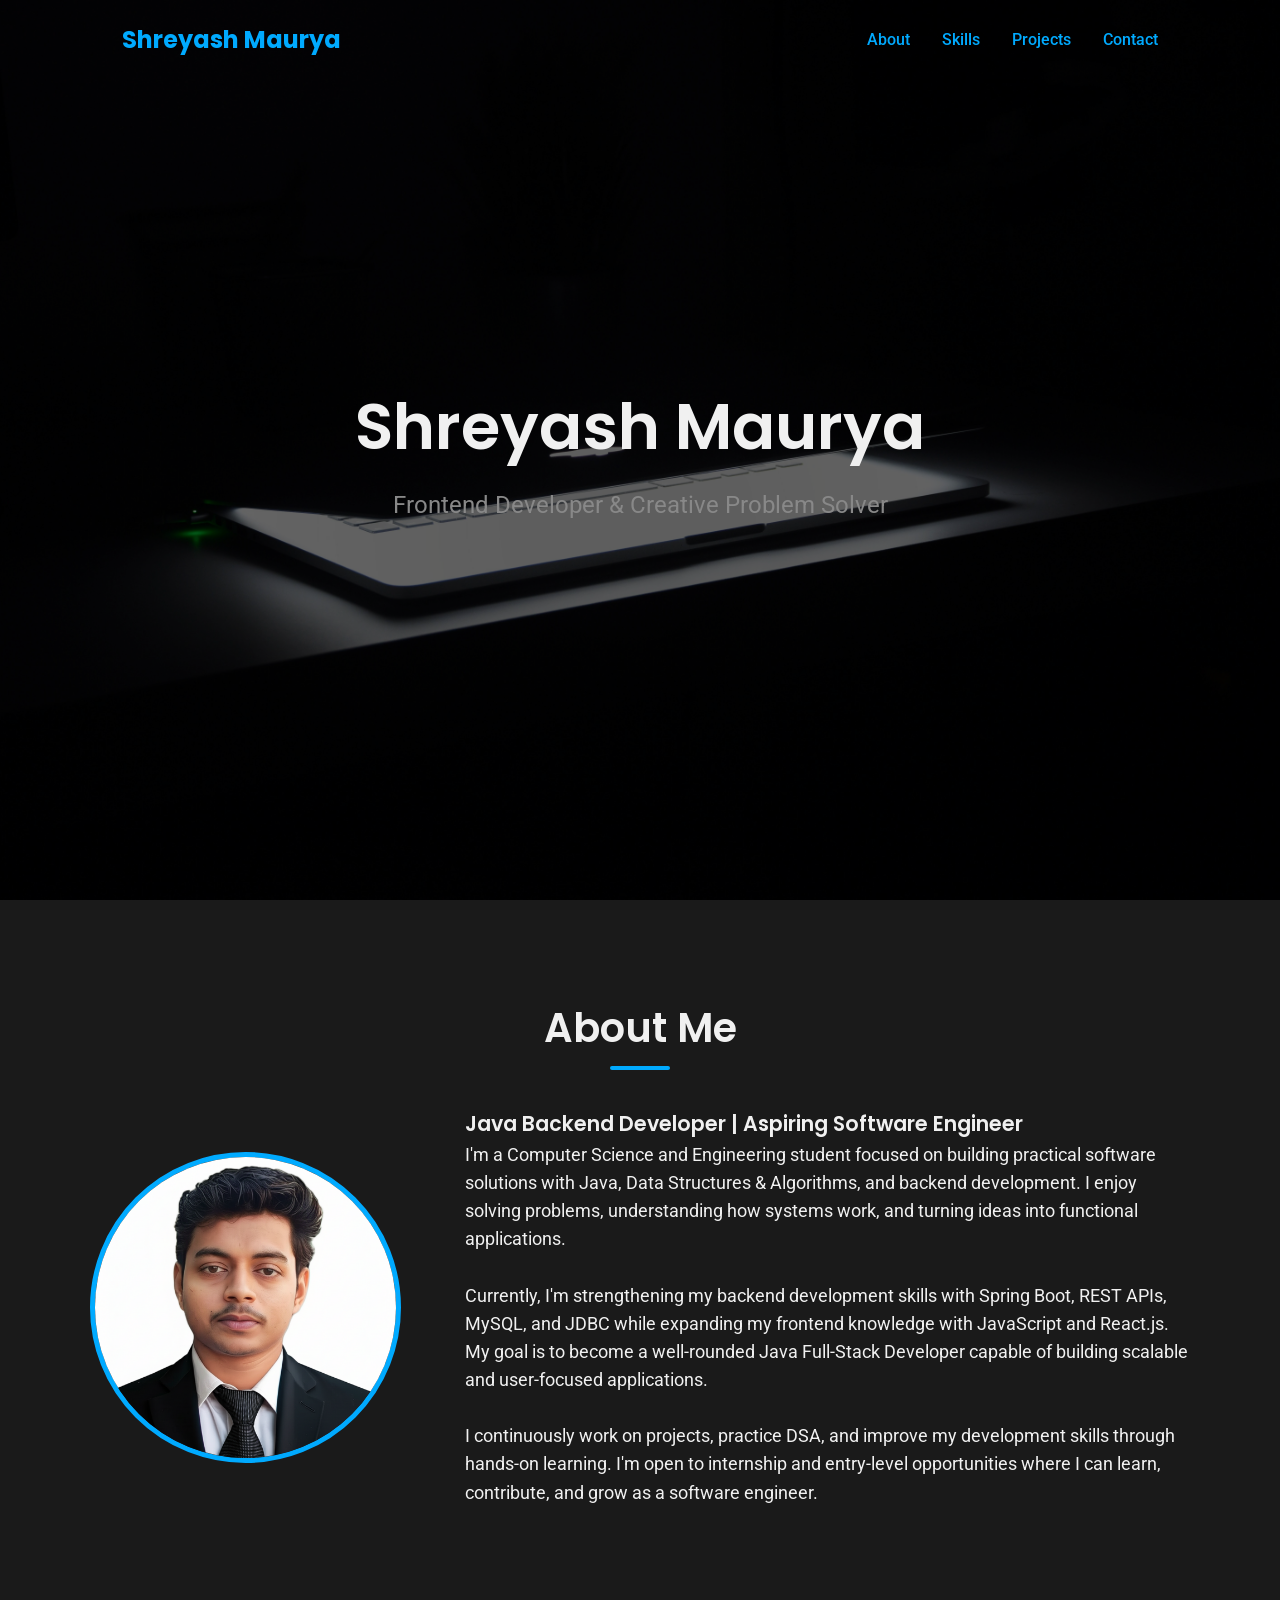
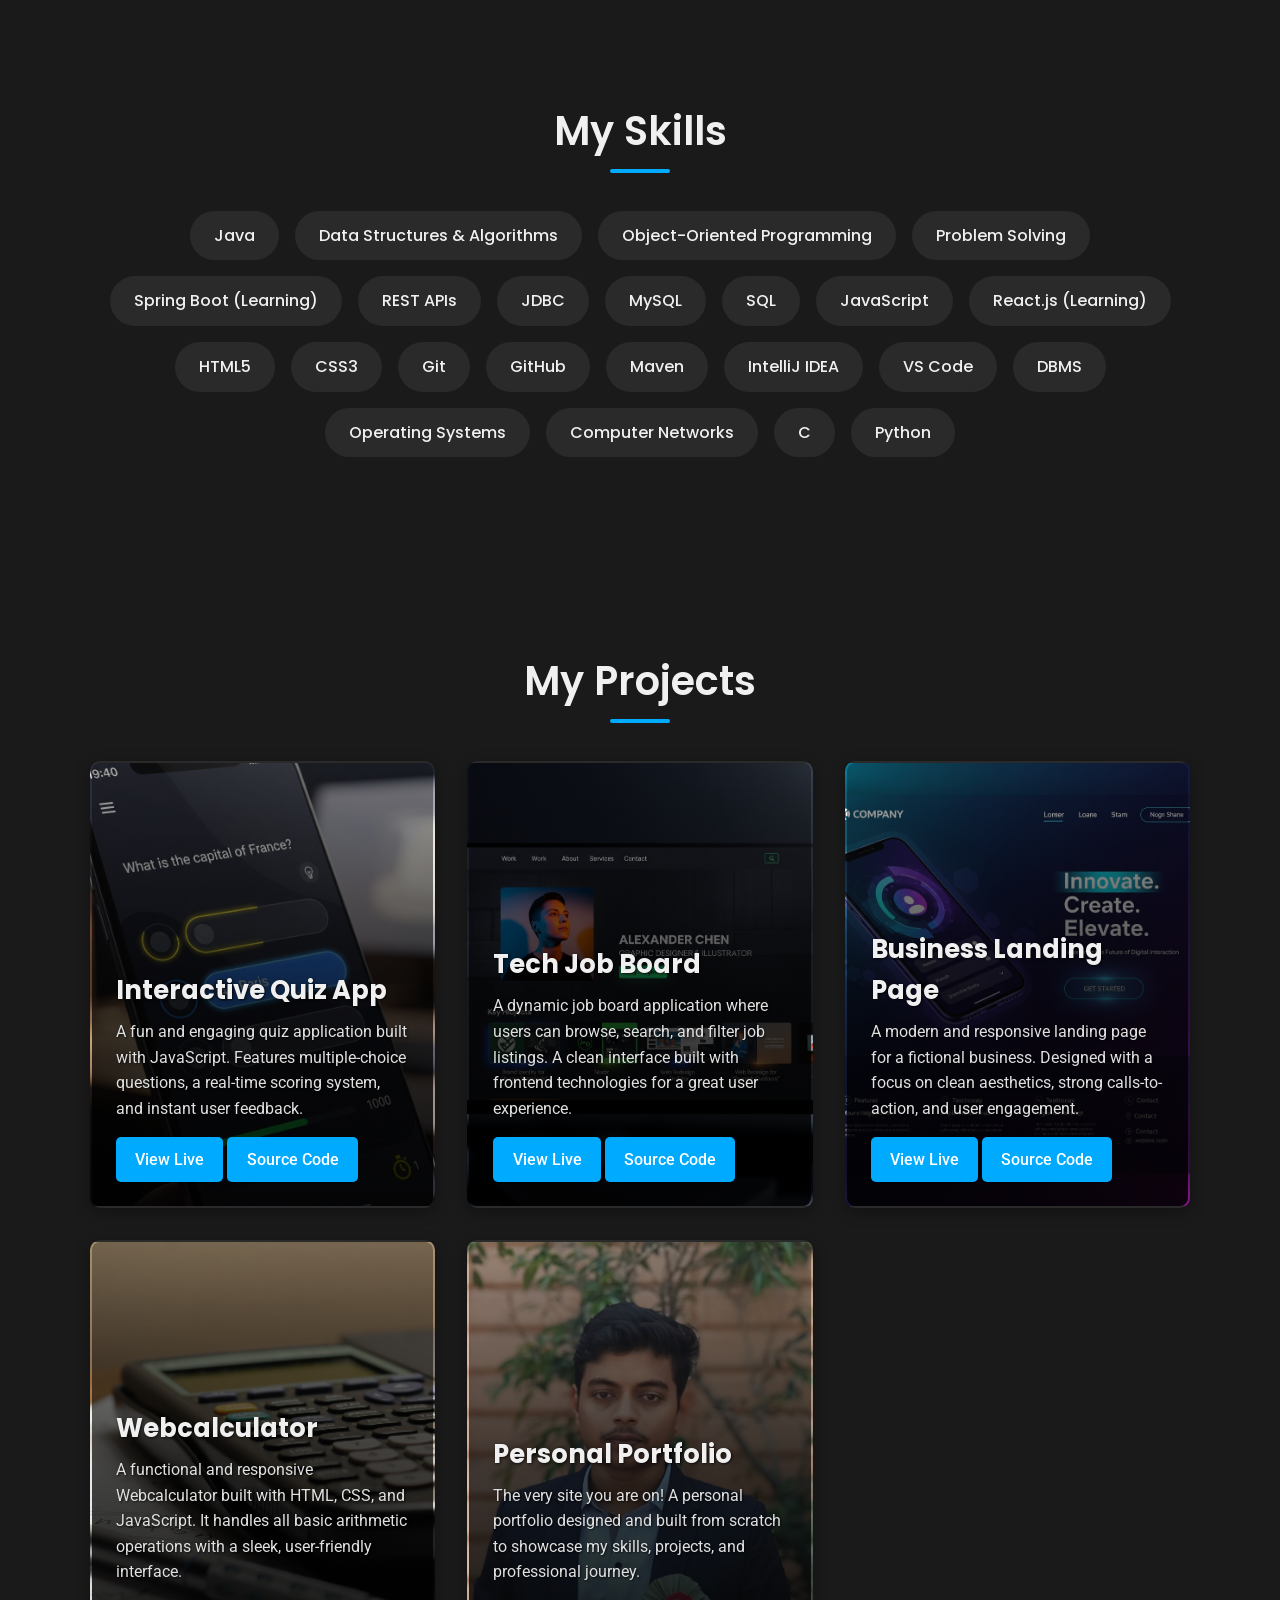
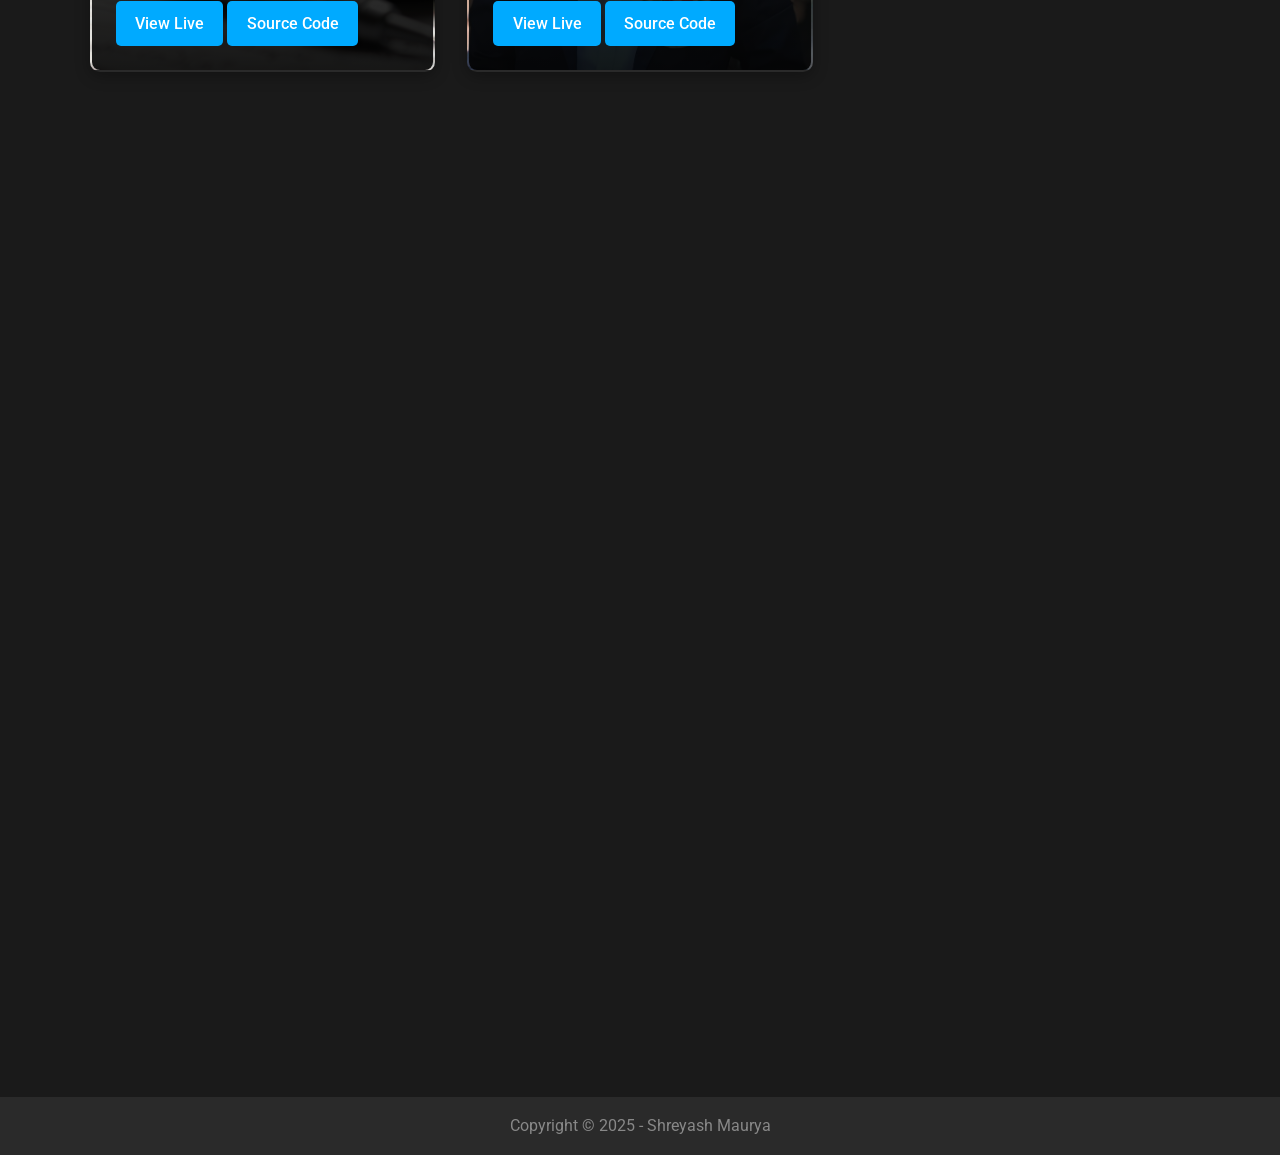
==== index.html @ 74b026ef "update file hiererchy" ====
<!DOCTYPE html>
<html lang="en">
<head>
    <meta charset="UTF-8">
    <meta name="viewport" content="width=device-width, initial-scale=1.0">
    <title>Shreyash Maurya | Full-Stack Developer</title>
    
    <link rel="preconnect" href="https://fonts.googleapis.com">
    <link rel="preconnect" href="https://fonts.gstatic.com" crossorigin>
    <link href="https://fonts.googleapis.com/css2?family=Poppins:wght@400;500;600;700&family=Roboto:wght@400;500&display=swap" rel="stylesheet">
    
    <link rel="stylesheet" href="https://cdnjs.cloudflare.com/ajax/libs/font-awesome/6.5.2/css/all.min.css" integrity="sha512-SnH5WK+bZxgPHs44uWIX+LLJAJ9/2PkPKZ5QiAj6Ta86w+fsb2TkcmfRyVX3pBnMFcV7oQPJkl9QevSCWr3W6A==" crossorigin="anonymous" referrerpolicy="no-referrer" />

    <link rel="stylesheet" href="style.css">
</head>
<body>

    <header id="header">
        <nav class="container">
            <a href="#" class="logo">Shreyash Maurya</a>
            <ul class="nav-links">
                <li><a href="#about">About</a></li>
                <li><a href="#skills">Skills</a></li>
                <li><a href="#projects">Projects</a></li>
                <li><a href="#contact">Contact</a></li>
            </ul>
        </nav>
    </header>

    <main>
        <section id="hero">
    <div class="container">
        <h1>Shreyash Maurya</h1>
        <p class="tagline">Frontend Developer & Creative Problem Solver</p>
    </div>
</section>

        <section id="about" class="container section">
            <h2 class="section-title">About Me</h2>
            <div class="about-content">
                <div class="about-image">
                    <img src="assets/images/shreyash.jpg" alt="Your Name Portrait">
                </div>
                <div class="about-text">

                    <h3>Java Backend Developer | Aspiring Software Engineer</h3>

                    <p>
                        I'm a Computer Science and Engineering student focused on building
                        practical software solutions with Java, Data Structures & Algorithms,
                        and backend development. I enjoy solving problems, understanding how
                        systems work, and turning ideas into functional applications.
                    </p> <br>

                    <p>
                        Currently, I'm strengthening my backend development skills with
                        Spring Boot, REST APIs, MySQL, and JDBC while expanding my frontend
                        knowledge with JavaScript and React.js. My goal is to become a
                        well-rounded Java Full-Stack Developer capable of building scalable
                        and user-focused applications.
                    </p><br>

                    <p>
                        I continuously work on projects, practice DSA, and improve my
                        development skills through hands-on learning. I'm open to
                        internship and entry-level opportunities where I can learn,
                        contribute, and grow as a software engineer.
                    </p>
</div>
            </div>
        </section>

        <section id="skills" class="container section">
            <h2 class="section-title">My Skills</h2>
            <div class="skills-grid">
                <!-- Core -->
                <div class="skill-item">Java</div>
                <div class="skill-item">Data Structures & Algorithms</div>
                <div class="skill-item">Object-Oriented Programming</div>
                <div class="skill-item">Problem Solving</div>

                <!-- Backend -->
                <div class="skill-item">Spring Boot (Learning)</div>
                <div class="skill-item">REST APIs</div>
                <div class="skill-item">JDBC</div>
                <div class="skill-item">MySQL</div>
                <div class="skill-item">SQL</div>

                <!-- Frontend -->
                <div class="skill-item">JavaScript</div>
                <div class="skill-item">React.js (Learning)</div>
                <div class="skill-item">HTML5</div>
                <div class="skill-item">CSS3</div>

                <!-- Tools -->
                <div class="skill-item">Git</div>
                <div class="skill-item">GitHub</div>
                <div class="skill-item">Maven</div>
                <div class="skill-item">IntelliJ IDEA</div>
                <div class="skill-item">VS Code</div>

                <!-- CS Fundamentals -->
                <div class="skill-item">DBMS</div>
                <div class="skill-item">Operating Systems</div>
                <div class="skill-item">Computer Networks</div>

                <!-- Other Languages -->
                <div class="skill-item">C</div>
                <div class="skill-item">Python</div>
            </div>
                    </section>

        <!-- Projects Section -->
        <section id="projects" class="container section">
            <h2 class="section-title">My Projects</h2>
            <div class="projects-grid">

                <!-- Project Card 1: Quiz App -->
                <div class="project-card project-quiz">
                    <!-- <img src="quiz.png" alt="Quiz App Project"> -->
                    <h3>Interactive Quiz App</h3>
                    <p>A fun and engaging quiz application built with JavaScript. Features multiple-choice questions, a real-time scoring system, and instant user feedback.</p>
                    <div class="project-links">
                        <a href="https://github.com/mauryashreyash/Quiz-app.git" target="_blank" class="btn">View Live</a>
                        <a href="https://github.com/mauryashreyash/Quiz-app.git" target="_blank" class="btn">Source Code</a>
                    </div>
                </div>

                <!-- Project Card 2: Job Board -->
                <div class="project-card project-jobboard">
                    <!-- <img src="jobboard.png" alt="Job Board Project"> -->
                    <h3>Tech Job Board</h3>
                    <p>A dynamic job board application where users can browse, search, and filter job listings. A clean interface built with frontend technologies for a great user experience.</p>
                    <div class="project-links">
                        <a href="#" target="_blank" class="btn">View Live</a>
                        <a href="#" target="_blank" class="btn">Source Code</a>
                    </div>
                </div>

                <!-- Project Card 3: Landing Page -->
                <div class="project-card project-landingpage">
                    <!-- <img src="Gemini_Generated_Image_1.png" alt="Landing Page Project"> -->
                    <h3>Business Landing Page</h3>
                    <p>A modern and responsive landing page for a fictional business. Designed with a focus on clean aesthetics, strong calls-to-action, and user engagement.</p>
                    <div class="project-links">
                        <a href="https://mauryashreyash.github.io/landing-page-website/" target="_blank" class="btn">View Live</a>
                        <a href="https://github.com/mauryashreyash/landing-page-website.git" target="_blank" class="btn">Source Code</a>
                    </div>
                </div>

                <!-- Project Card 4: Web calculator -->
                <div class="project-card project-webcalculator">
                    <!-- <img src="assets/images/calculator.jpg.jpg" alt="assets/images/calculator.jpg Project"> -->
                    <h3>Webcalculator</h3>
                    <p>A functional and responsive Webcalculator built with HTML, CSS, and JavaScript. It handles all basic arithmetic operations with a sleek, user-friendly interface.</p>
                    <div class="project-links">
                        <a href="https://mauryashreyash.github.io/web-calculator/" target="_blank" target="_blank" class="btn">View Live</a>
                        <a href="https://github.com/mauryashreyash/web-calculator.git" target="_blank" class="btn">Source Code</a>
                    </div>
                </div>

                <!-- Project Card 5: Portfolio -->
                <div class="project-card project-portfolio">
                    <!-- <img src="portfolio.jpg" alt="Portfolio Project"> -->
                    <h3>Personal Portfolio</h3>
                    <p>The very site you are on! A personal portfolio designed and built from scratch to showcase my skills, projects, and professional journey.</p>
                    <div class="project-links">
                        <a href="https://mauryashreyash.github.io/personal-portfolio/" target="_blank" class="btn">View Live</a>
                        <a href="https://github.com/mauryashreyash/personal-portfolio.git" target="_blank" class="btn">Source Code</a>
                    </div>
                </div>

            </div>
        </section>

        <section id="resume" class="container section">
    <h2 class="section-title">My Resume</h2>
    <p>Explore my skills, experience, projects, and professional journey.</p>

    <div class="resume-buttons">
        <a href="assets/resume/shreyash_resume_updated.pdf"
           class="btn btn-primary"
           target="_blank"
           rel="noopener noreferrer">
            <i class="fas fa-eye"></i> View Resume
        </a>

        <a href="assets/resume/shreyash_resume_updated.pdf"
           class="btn btn-secondary"
           download>
            <i class="fas fa-download"></i> Download Resume
        </a>
    </div>
</section>

        <section id="contact" class="container section">
            <h2 class="section-title">Get In Touch</h2>
            <p class="contact-email">shreyashmauryaspdf@gmail.com</p>
            <div class="social-links">
                <a href="https://linkedin.com/in/mauryashreyash" target="_blank"><i class="fab fa-linkedin"></i></a>
                <a href="https://github.com/mauryashreyash" target="_blank"><i class="fab fa-github"></i></a>
            </div>
        </section>

    </main>

    <footer>
        <p>Copyright © 2025 - Shreyash Maurya</p>
    </footer>

    <script>
        // --- Header scroll effect ---
        const header = document.getElementById('header');
        window.addEventListener('scroll', () => {
            if (window.scrollY > 50) {
                header.classList.add('scrolled');
            } else {
                header.classList.remove('scrolled');
            }
        });

        // --- Section fade-in on scroll effect ---
        const sections = document.querySelectorAll('.section');
        const observer = new IntersectionObserver(entries => {
            entries.forEach(entry => {
                if (entry.isIntersecting) {
                    entry.target.classList.add('visible');
                }
            });
        }, {
            threshold: 0.1
        });

        sections.forEach(section => {
            observer.observe(section);
        });
    </script>
</body>

</html>
---- style.css ----
/* --- Google Fonts Import --- */
@import url('https://fonts.googleapis.com/css2?family=Poppins:wght@400;500;600;700&family=Roboto:wght@400;500&display=swap');

/* --- CSS Variables --- */
:root {
    --bg-color: #1a1a1a;
    --text-color: #f0f0f0;
    --accent-color: #00aaff;
    --secondary-bg-color: #2a2a2a;
    --muted-text-color: #888;
    --font-heading: 'Poppins', sans-serif;
    --font-body: 'Roboto', sans-serif;
}

/* --- Global Styles & Resets --- */
* {
    margin: 0;
    padding: 0;
    box-sizing: border-box;
}

html {
    scroll-behavior: smooth;
}

body {
    font-family: var(--font-body);
    background-color: var(--bg-color);
    color: var(--text-color);
    line-height: 1.6;
}

.container {
    max-width: 1100px;
    margin: 0 auto;
    padding: 0 2rem;
}

a {
    color: var(--accent-color);
    text-decoration: none;
    transition: color 0.3s ease;
}

a:hover {
    color: #fff;
}

ul {
    list-style: none;
}

img {
    max-width: 100%;
    display: block;
}

h1, h2, h3 {
    font-family: var(--font-heading);
    font-weight: 600;
}

.section {
    padding: 6rem 0;
    opacity: 0;
    transform: translateY(20px);
    transition: opacity 0.6s ease-out, transform 0.6s ease-out;
}

.section.visible {
    opacity: 1;
    transform: translateY(0);
}

.section-title {
    text-align: center;
    font-size: 2.5rem;
    margin-bottom: 3rem;
    position: relative;
}

.section-title::after {
    content: '';
    position: absolute;
    bottom: -10px;
    left: 50%;
    transform: translateX(-50%);
    width: 60px;
    height: 4px;
    background-color: var(--accent-color);
    border-radius: 2px;
}

/* --- Header Section --- */
#header {
    position: fixed;
    top: 0;
    left: 0;
    width: 100%;
    z-index: 1000;
    transition: background-color 0.4s ease, padding 0.4s ease;
}

#header.scrolled {
    background-color: var(--bg-color);
    box-shadow: 0 2px 10px rgba(0, 0, 0, 0.5);
}

#header nav {
    display: flex;
    justify-content: space-between;
    align-items: center;
    height: 5rem;
    transition: height 0.4s ease;
}

#header.scrolled nav {
    height: 4rem;
}

.logo {
    font-family: var(--font-heading);
    font-size: 1.5rem;
    font-weight: 700;
}

.nav-links {
    display: flex;
    gap: 2rem;
}

.nav-links a {
    font-weight: 500;
    position: relative;
}

.nav-links a::after {
    content: '';
    position: absolute;
    bottom: -5px;
    left: 0;
    width: 0;
    height: 2px;
    background-color: var(--accent-color);
    transition: width 0.3s ease;
}

.nav-links a:hover::after {
    width: 100%;
}

#hero {
    min-height: 100vh;
    display: flex;
    flex-direction: column;
    justify-content: center;
    align-items: center;
    text-align: center;
    position: relative; /* For the background and overlay */
    overflow: hidden; /* Ensures content stays within bounds */

    /* --- NEW: Background Image Styles --- */
    background-image: url('assets/images/hero-bg\ \(3\).jpg'); /* Replace with your image path */
    background-size: cover; /* Cover the entire section */
    background-position: center; /* Center the image */
    background-repeat: no-repeat; /* Don't repeat the image */
}

/* --- NEW: Add a dark overlay to ensure text readability --- */
#hero::before {
    content: '';
    position: absolute;
    top: 0;
    left: 0;
    width: 100%;
    height: 100%;
    background: rgba(0, 0, 0, 0.6); /* Adjust opacity as needed */
    z-index: 1;
}

/* --- Corrected Hero Text Styles --- */

/* Ensure text is above the overlay */
#hero .container {
    position: relative;
    z-index: 2;
}

#hero h1 {
    font-size: 4rem; /* Restored original font size */
    margin-bottom: 0.5rem;
}

#hero .tagline {
    font-size: 1.5rem; /* Restored original font size */
    color: var(--muted-text-color);
    font-weight: 400;
}

/* --- About Section --- */
.about-content {
    display: flex;
    align-items: center;
    gap: 4rem;
}

.about-image {
    flex-basis: 30%;
}

.about-image img {
    border-radius: 50%;
    border: 5px solid var(--accent-color);
}

.about-text {
    flex-basis: 70%;
    font-size: 1.1rem;
}

/* --- Skills Section --- */
.skills-grid {
    display: flex;
    flex-wrap: wrap;
    justify-content: center;
    gap: 1rem;
}

.skill-item {
    background-color: var(--secondary-bg-color);
    padding: 0.75rem 1.5rem;
    border-radius: 25px;
    font-weight: 500;
    font-family: var(--font-heading);
}

/* --- Projects Section --- */
.projects-grid {
    display: grid;
    grid-template-columns: repeat(auto-fit, minmax(320px, 1fr));
    gap: 2rem;
}

.project-card {
    background-color: var(--secondary-bg-color); /* This will be the fallback if image fails */
    border-radius: 10px;
    overflow: hidden;
    box-shadow: 0 4px 15px rgba(0, 0, 0, 0.3);
    transition: transform 0.3s ease, box-shadow 0.3s ease, border-color 0.3s ease;
    border: 2px solid transparent;

    /* New styles for background images */
    min-height: 400px; /* Give cards enough height to show image */
    display: flex; /* Use flexbox to position content over background */
    flex-direction: column;
    justify-content: flex-end; /* Push content to the bottom */
    position: relative; /* For overlay */
    padding-top: 150px; /* Space for the image at the top */
    background-size: cover;
    background-position: center top; /* Position image nicely at the top */
    background-repeat: no-repeat;
}

.project-card::before {
    content: '';
    position: absolute;
    top: 0;
    left: 0;
    width: 100%;
    height: 100%;
    /* Darker gradient at the bottom */
    background: linear-gradient(to top, rgba(0, 0, 0, 0.9) 0%, rgba(0, 0, 0, 0.7) 50%, rgba(0, 0, 0, 0.3) 100%);
    z-index: 1; /* Place overlay above background image */
}
/* Ensure content is above the overlay */
.project-card h3,
.project-card p,
.project-card .project-links {
    position: relative;
    z-index: 2;
    color: var(--text-color); /* Ensure text color */
    padding-left: 1.5rem; /* Add more padding to the left */
    padding-right: 1.5rem; /* Add more padding to the right */
}

.project-quiz {
    background-image: url('assets/images/quiz.png'); /* Replace with your Quiz App image */
}
.project-jobboard {
    background-image: url('assets/images/Gemini_Generated_Image_1.png'); /* Replace with your Job Board image */
}

.project-landingpage {
    background-image: url('assets/images/Gemini_Generated_Image_\(2\).png'); /* Replace with your Landing Page image */
}

.project-webcalculator {
    background-image: url('assets/images/calculator.jpg'); /* Replace with your assets/images/calculator.jpg image */
}

.project-portfolio {
    background-image: url('assets/images/portfolio\ \(2\).jpg'); /* Replace with your Portfolio image */
}

.project-card:hover {
    transform: translateY(-10px);
    box-shadow: 0 10px 25px rgba(0, 0, 0, 0.5);
    border-color: var(--accent-color);
}

.project-card img {
    width: 100%;
    height: 200px;
    object-fit: cover;
}

.project-card h3 {
    padding-top: 1rem; /* Adjust top padding for title */
    font-size: 1.6rem; /* Make title slightly larger */
    font-weight: 700; /* Make title bolder */
    text-shadow: 1px 1px 3px rgba(0, 0, 0, 0.7); /* Subtle text shadow for visibility */
}

.project-card p {
    padding-top: 0.5rem; /* Adjust top padding for description */
    padding-bottom: 1rem; /* Adjust bottom padding for description */
    color: #e0e0e0; /* Slightly brighter than muted-text-color for better contrast */
    text-shadow: 1px 1px 2px rgba(0, 0, 0, 0.7); /* Subtle text shadow for visibility */
}

.project-links {
    padding-bottom: 1.5rem; /* Ensure consistent bottom padding */
    padding-left: 1.5rem; /* Keep existing padding */
    padding-right: 1.5rem; /* Keep existing padding */
}

.btn {
    display: inline-block;
    padding: 0.6rem 1.2rem;
    background-color: var(--accent-color);
    color: #fff;
    border-radius: 5px;
    font-weight: 500;
    transition: transform 0.3s ease, background-color 0.3s ease;
}

.btn:hover {
    transform: scale(1.05);
    background-color: #0077cc;
    color: #fff;
}

/* --- Resume Section --- */

.resume-buttons {
    display: flex;
    gap: 15px;
    justify-content: center;
    margin-top: 25px;
    flex-wrap: wrap;
}
.btn-secondary {
    background: transparent;
    border: 2px solid currentColor;
}
#resume {
    text-align: center;
}
#resume p {
    font-size: 1.2rem;
    margin-bottom: 2rem;
}
.btn-primary {
    padding: 1rem 2.5rem;
    font-size: 1.1rem;
}

/* --- Contact Section --- */
#contact {
    text-align: center;
}

.contact-email {
    font-size: 1.5rem;
    margin-bottom: 2rem;
    display: inline-block;
}

.social-links a {
    font-size: 2.5rem;
    margin: 0 1rem;
}

/* --- Footer --- */
footer {
    text-align: center;
    padding: 1rem 0;
    background-color: var(--secondary-bg-color);
    color: var(--muted-text-color);
    margin-top: 4rem;
}

/* --- Media Queries (Responsiveness) --- */
@media (max-width: 768px) {
    #hero h1 {
        font-size: 3rem;
    }
    #hero .tagline {
        font-size: 1.2rem;
    }
    
    .nav-links {
        display: none; /* For simplicity. A real project might add a hamburger menu */
    }

    .about-content {
        flex-direction: column;
        text-align: center;
        gap: 2rem;
    }

    .section {
        padding: 4rem 0;
    }
}
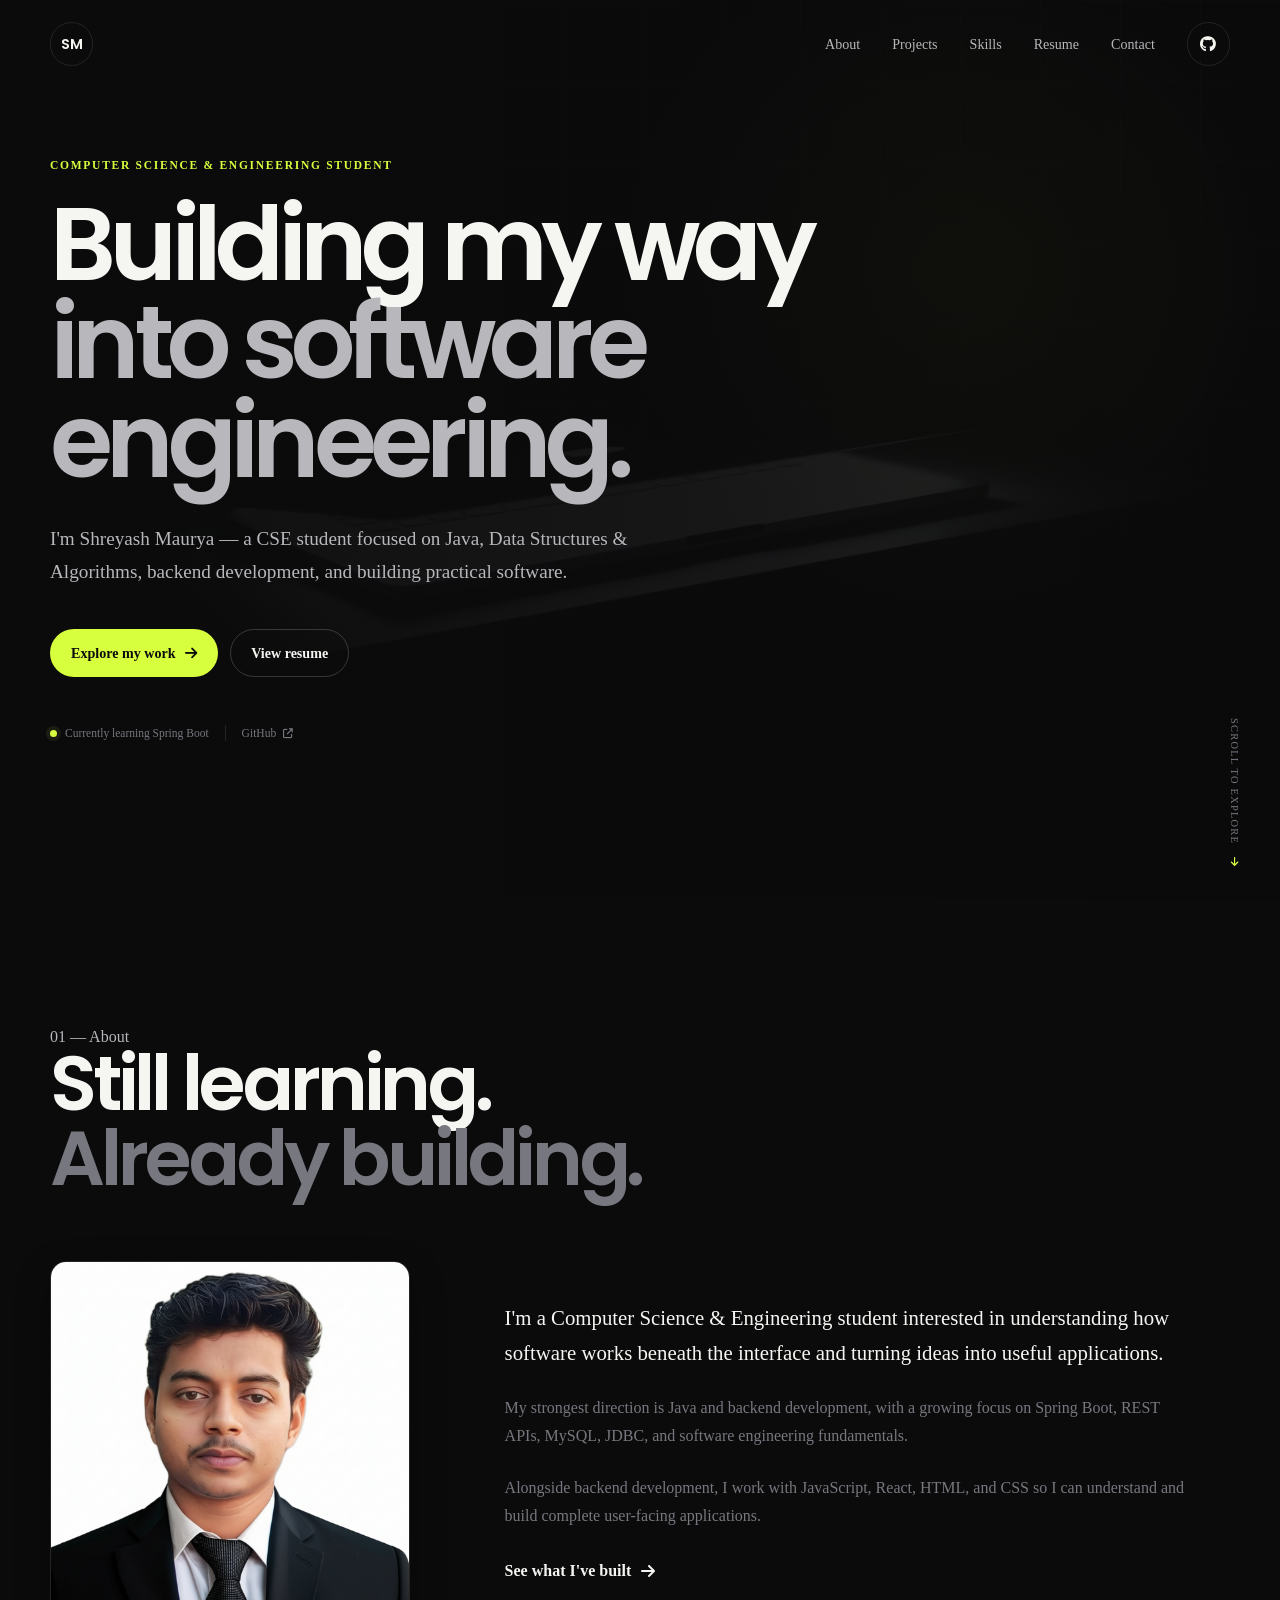
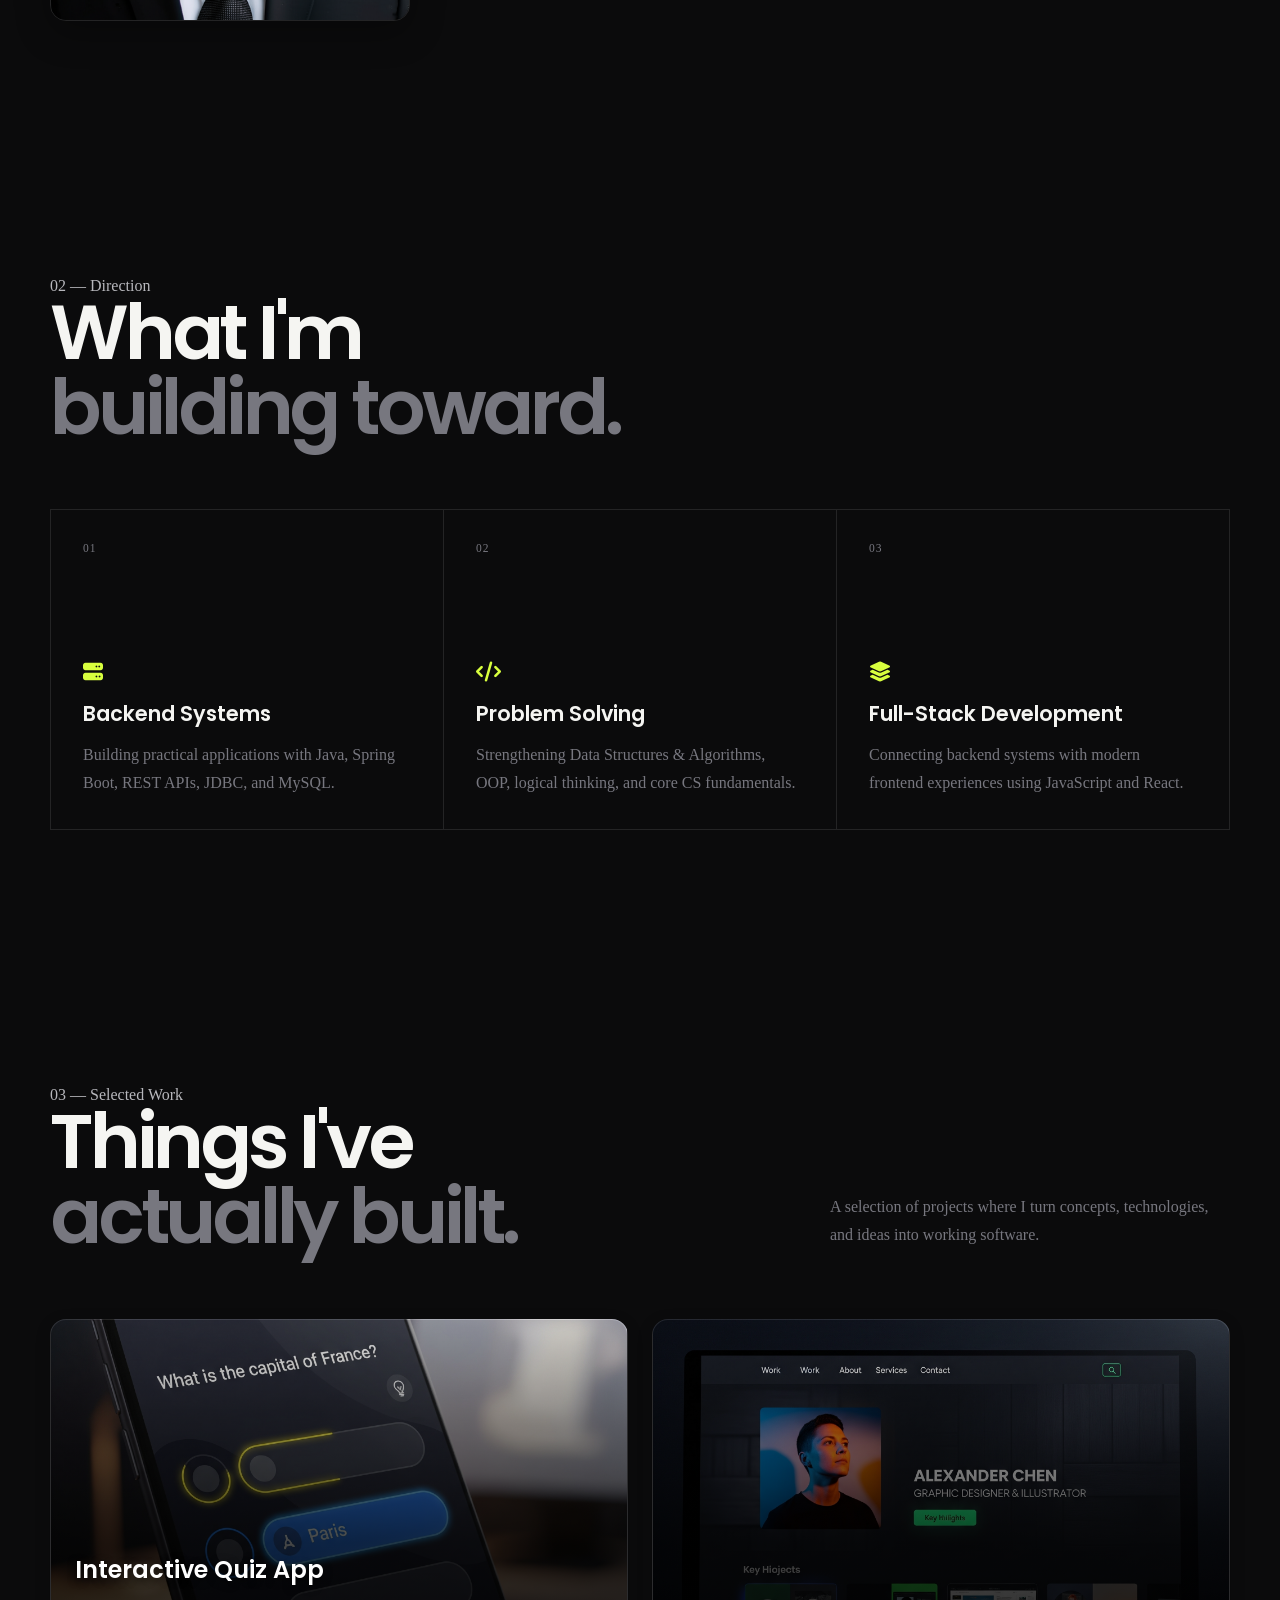
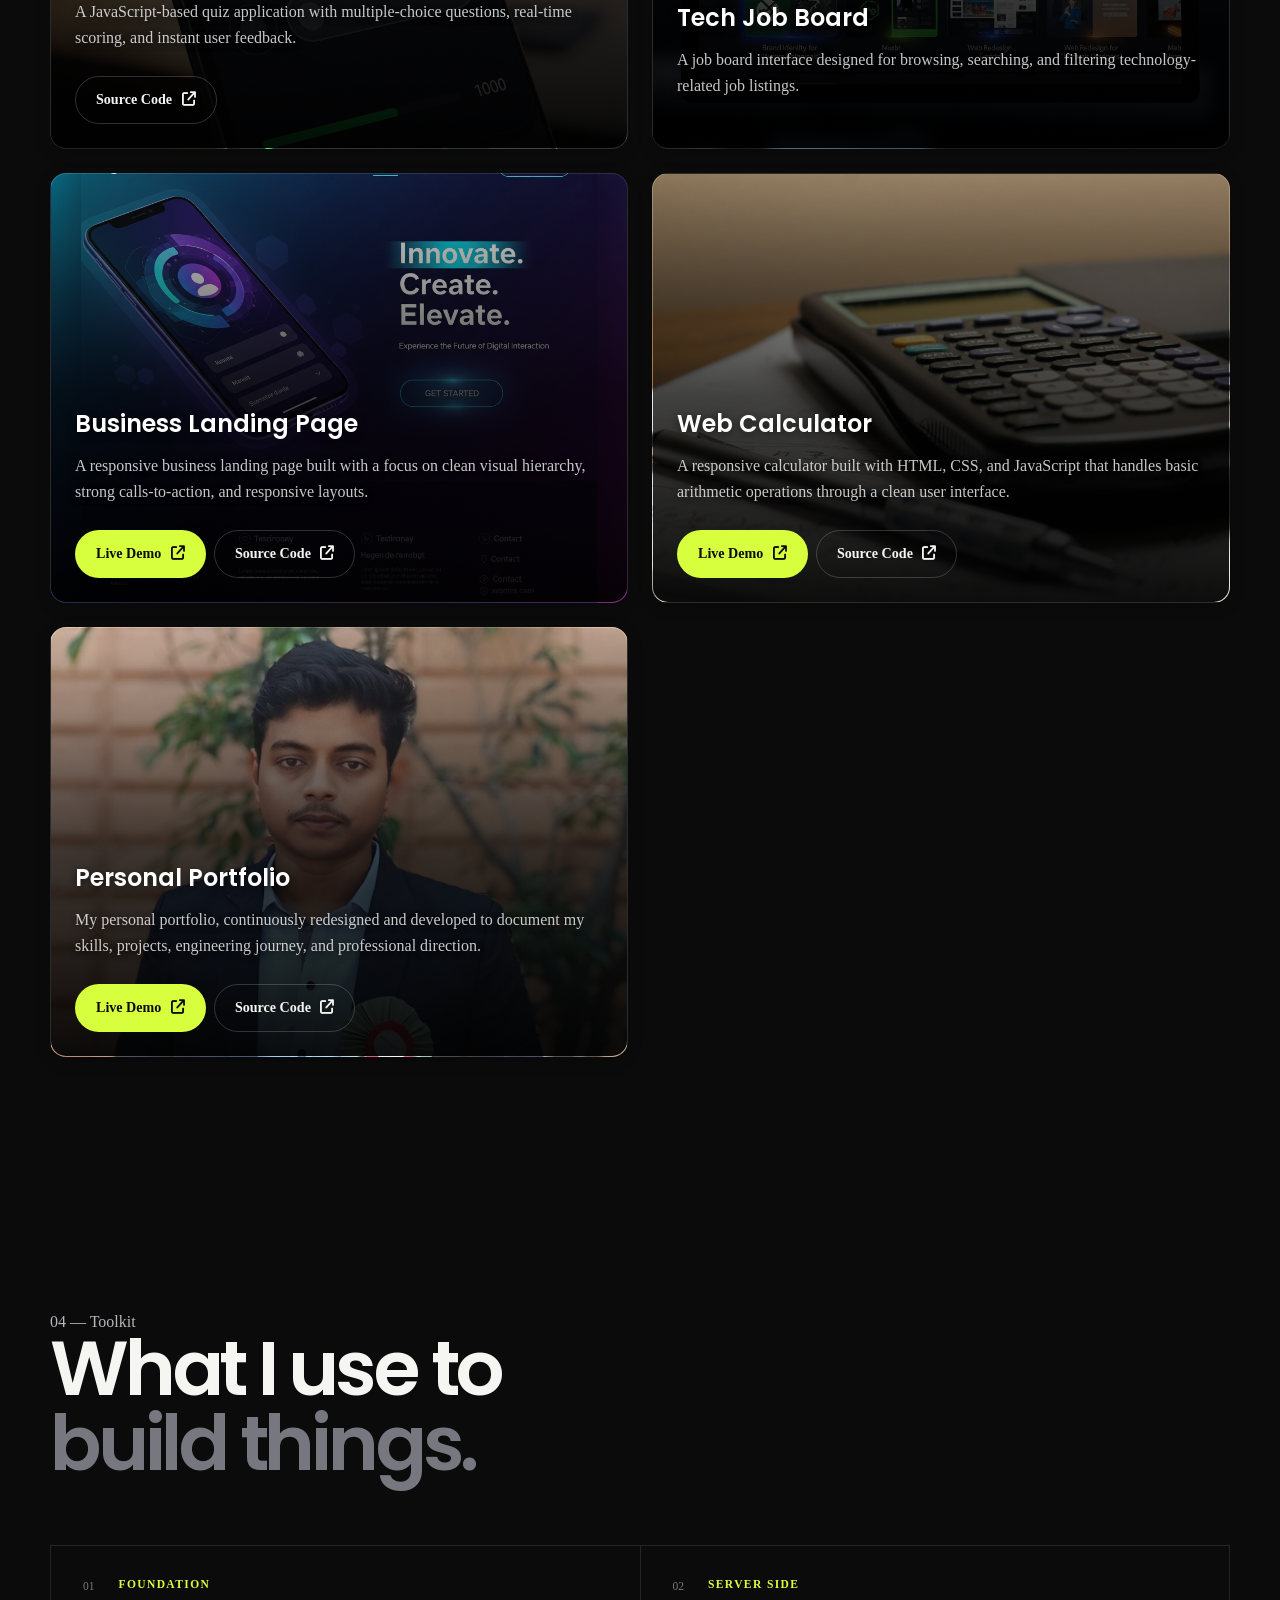
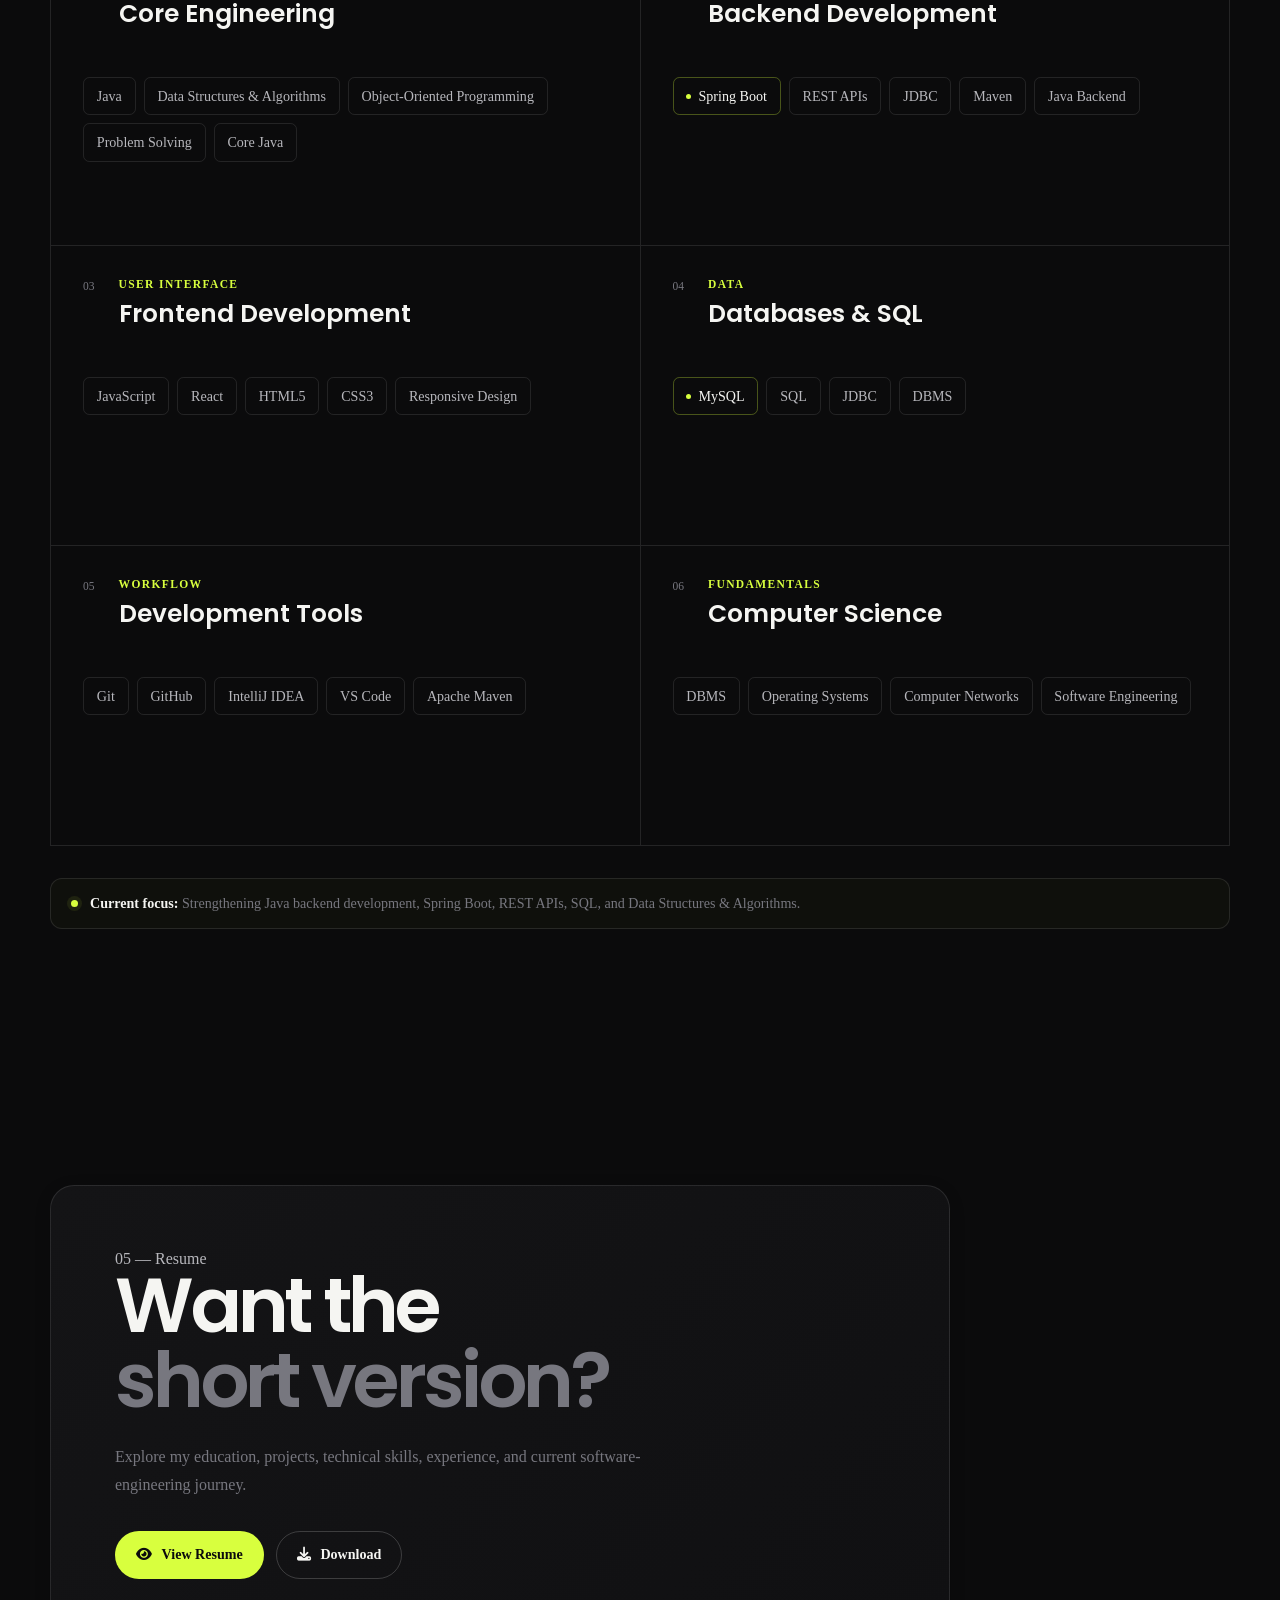
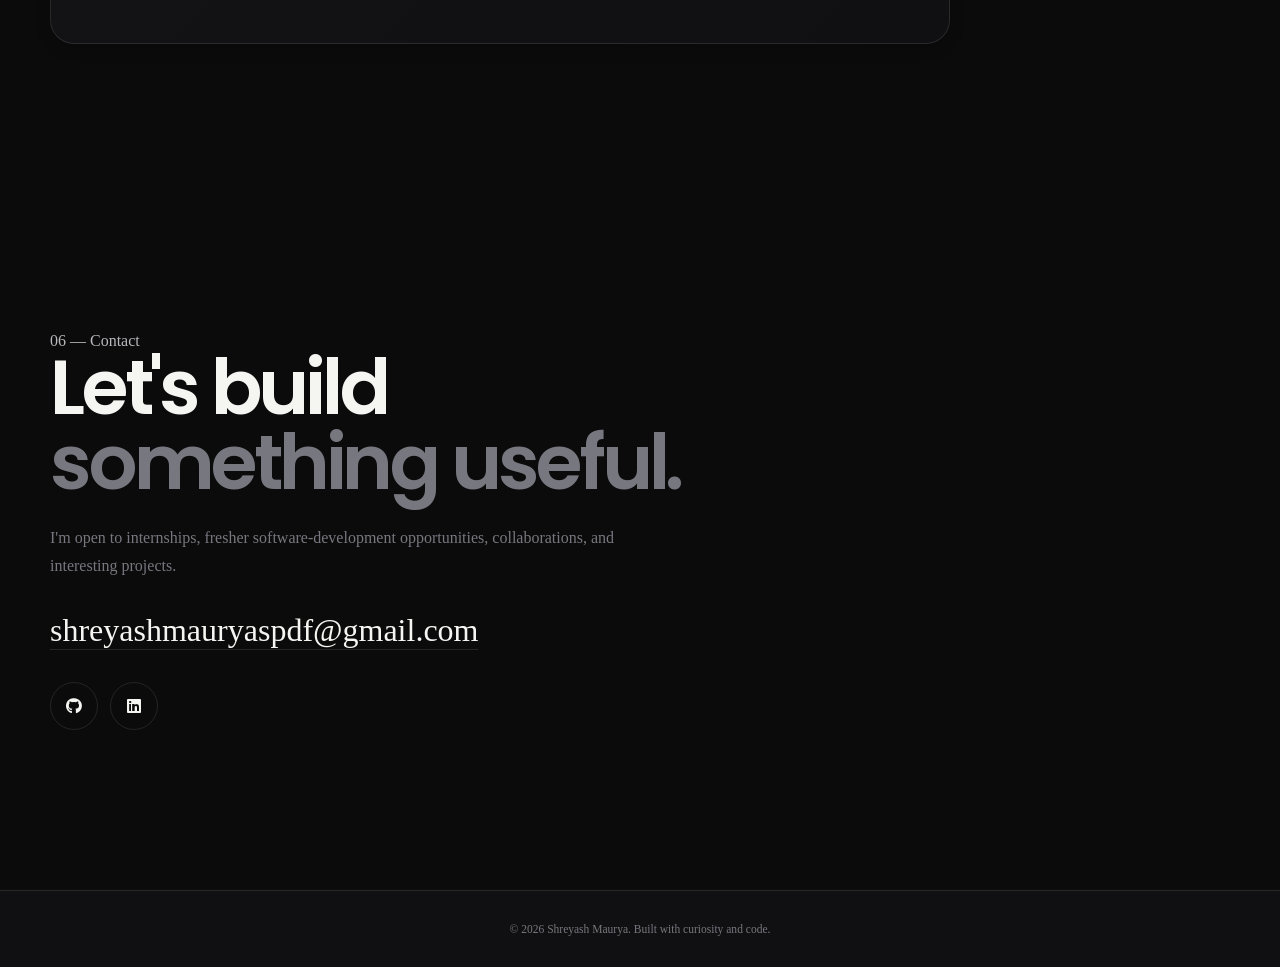
==== commit 7ea02025: "updated HTML and CSS for new design" ====
--- a/index.html
+++ b/index.html
@@ -1,241 +1,1578 @@
 <!DOCTYPE html>
 <html lang="en">
+
 <head>
     <meta charset="UTF-8">
-    <meta name="viewport" content="width=device-width, initial-scale=1.0">
-    <title>Shreyash Maurya | Full-Stack Developer</title>
-    
+
+    <meta
+        name="viewport"
+        content="width=device-width, initial-scale=1.0"
+    >
+
+    <meta
+        name="description"
+        content="Shreyash Maurya — Computer Science & Engineering student focused on Java, DSA, backend development, and practical software engineering."
+    >
+
+    <meta
+        name="author"
+        content="Shreyash Maurya"
+    >
+
+    <meta
+        name="theme-color"
+        content="#0b0b0c"
+    >
+
+    <title>
+        Shreyash Maurya | Aspiring Software Engineer
+    </title>
+
+
+    <!-- ================================
+         GOOGLE FONTS
+         ================================ -->
+
     <link rel="preconnect" href="https://fonts.googleapis.com">
-    <link rel="preconnect" href="https://fonts.gstatic.com" crossorigin>
-    <link href="https://fonts.googleapis.com/css2?family=Poppins:wght@400;500;600;700&family=Roboto:wght@400;500&display=swap" rel="stylesheet">
-    
-    <link rel="stylesheet" href="https://cdnjs.cloudflare.com/ajax/libs/font-awesome/6.5.2/css/all.min.css" integrity="sha512-SnH5WK+bZxgPHs44uWIX+LLJAJ9/2PkPKZ5QiAj6Ta86w+fsb2TkcmfRyVX3pBnMFcV7oQPJkl9QevSCWr3W6A==" crossorigin="anonymous" referrerpolicy="no-referrer" />
+
+    <link
+        rel="preconnect"
+        href="https://fonts.gstatic.com"
+        crossorigin
+    >
+
+    <link
+        href="https://fonts.googleapis.com/css2?family=Poppins:wght@400;500;600;700&family=Roboto:wght@400;500&display=swap"
+        rel="stylesheet"
+    >
+
+
+    <!-- ================================
+         FONT AWESOME
+         ================================ -->
+
+    <link
+        rel="stylesheet"
+        href="https://cdnjs.cloudflare.com/ajax/libs/font-awesome/6.5.2/css/all.min.css"
+        integrity="sha512-SnH5WK+bzqgPHs44uWIX+LLJAJ9/2PkPKZ5QiAj6Ta86w+fsb2TkcmfRyVX3pBnMFcV7oQPJkl9QevSCWr3W6A=="
+        crossorigin="anonymous"
+        referrerpolicy="no-referrer"
+    >
+
+
+    <!-- ================================
+         MAIN STYLESHEET
+         ================================ -->
 
     <link rel="stylesheet" href="style.css">
+
 </head>
+
+
 <body>
 
+    <!-- =================================================
+         HEADER / NAVIGATION
+         ================================================= -->
+
     <header id="header">
+
         <nav class="container">
-            <a href="#" class="logo">Shreyash Maurya</a>
-            <ul class="nav-links">
-                <li><a href="#about">About</a></li>
-                <li><a href="#skills">Skills</a></li>
-                <li><a href="#projects">Projects</a></li>
-                <li><a href="#contact">Contact</a></li>
+
+            <!-- Logo -->
+
+            <a
+                href="#hero"
+                class="logo"
+                aria-label="Shreyash Maurya - Home"
+            >
+                <span>SM</span>
+            </a>
+
+
+            <!-- Navigation -->
+
+            <div class="nav-right">
+
+                <ul class="nav-links">
+
+                    <li>
+                        <a href="#about">
+                            About
+                        </a>
+                    </li>
+
+                    <li>
+                        <a href="#projects">
+                            Projects
+                        </a>
+                    </li>
+
+                    <li>
+                        <a href="#skills">
+                            Skills
+                        </a>
+                    </li>
+
+                    <li>
+                        <a href="#resume">
+                            Resume
+                        </a>
+                    </li>
+
+                    <li>
+                        <a href="#contact">
+                            Contact
+                        </a>
+                    </li>
+
+                </ul>
+
+
+                <!-- GitHub -->
+
+                <a
+                    href="https://github.com/mauryashreyash"
+                    target="_blank"
+                    rel="noopener noreferrer"
+                    class="nav-github"
+                    aria-label="Visit my GitHub profile"
+                >
+                    <i class="fab fa-github"></i>
+                </a>
+
+
+                <!-- Mobile Menu Button -->
+
+                <button
+                    class="menu-toggle"
+                    type="button"
+                    aria-label="Open navigation menu"
+                    aria-expanded="false"
+                    aria-controls="mobile-menu"
+                >
+
+                    <span></span>
+                    <span></span>
+
+                </button>
+
+            </div>
+
+        </nav>
+
+
+        <!-- Mobile Navigation -->
+
+        <div
+            id="mobile-menu"
+            class="mobile-menu"
+        >
+
+            <ul>
+
+                <li>
+                    <a href="#about">
+                        About
+                    </a>
+                </li>
+
+                <li>
+                    <a href="#projects">
+                        Projects
+                    </a>
+                </li>
+
+                <li>
+                    <a href="#skills">
+                        Skills
+                    </a>
+                </li>
+
+                <li>
+                    <a href="#resume">
+                        Resume
+                    </a>
+                </li>
+
+                <li>
+                    <a href="#contact">
+                        Contact
+                    </a>
+                </li>
+
             </ul>
-        </nav>
+
+        </div>
+
     </header>
 
+
+
+    <!-- =================================================
+         MAIN CONTENT
+         ================================================= -->
+
     <main>
+
+
+        <!-- =================================================
+             HERO
+             ================================================= -->
+
         <section id="hero">
-    <div class="container">
-        <h1>Shreyash Maurya</h1>
-        <p class="tagline">Frontend Developer & Creative Problem Solver</p>
+
+            <!-- Existing background image retained -->
+
+            <div class="hero-background"></div>
+
+
+            <div class="container hero-content">
+
+                <p class="hero-eyebrow">
+                    Computer Science & Engineering Student
+                </p>
+
+
+                <h1>
+
+                    Building my way
+                    <br>
+
+                    <span>
+                        into software engineering.
+                    </span>
+
+                </h1>
+
+
+                <p class="hero-description">
+
+                    I'm Shreyash Maurya — a CSE student focused on
+                    Java, Data Structures & Algorithms, backend
+                    development, and building practical software.
+
+                </p>
+
+
+                <!-- Hero actions -->
+
+                <div class="hero-actions">
+
+                    <a
+                        href="#projects"
+                        class="btn btn-primary"
+                    >
+                        Explore my work
+
+                        <i class="fas fa-arrow-right"></i>
+                    </a>
+
+
+                    <a
+                        href="assets/resume/shreyash_resume_updated.pdf"
+                        target="_blank"
+                        rel="noopener noreferrer"
+                        class="btn btn-ghost"
+                    >
+                        View resume
+                    </a>
+
+                </div>
+
+
+                <!-- Hero meta -->
+
+                <div class="hero-meta">
+
+                    <span>
+
+                        <span class="status-dot"></span>
+
+                        Currently learning Spring Boot
+
+                    </span>
+
+
+                    <span
+                        class="hero-divider"
+                        aria-hidden="true"
+                    ></span>
+
+
+                    <a
+                        href="https://github.com/mauryashreyash"
+                        target="_blank"
+                        rel="noopener noreferrer"
+                    >
+
+                        GitHub
+
+                        <i
+                            class="fas fa-arrow-up-right-from-square"
+                            aria-hidden="true"
+                        ></i>
+
+                    </a>
+
+                </div>
+
+            </div>
+
+
+            <!-- Scroll indicator -->
+
+            <a
+                href="#about"
+                class="scroll-indicator"
+                aria-label="Scroll to About section"
+            >
+
+                <span>
+                    Scroll to explore
+                </span>
+
+                <i class="fas fa-arrow-down"></i>
+
+            </a>
+
+        </section>
+
+
+
+        <!-- =================================================
+             ABOUT
+             ================================================= -->
+
+        <section
+            id="about"
+            class="container section"
+        >
+
+            <div class="section-heading">
+
+                <p class="section-kicker">
+                    01 — About
+                </p>
+
+                <h2>
+
+                    Still learning.
+                    <br>
+
+                    <span>
+                        Already building.
+                    </span>
+
+                </h2>
+
+            </div>
+
+
+            <div class="about-content">
+
+
+                <!-- Profile image -->
+
+                <div class="about-image">
+
+                    <img
+                        src="assets/images/shreyash.jpg"
+                        alt="Portrait of Shreyash Maurya"
+                        loading="lazy"
+                    >
+
+                </div>
+
+
+                <!-- About text -->
+
+                <div class="about-text">
+
+                    <p class="about-lead">
+
+                        I'm a Computer Science & Engineering student
+                        interested in understanding how software works
+                        beneath the interface and turning ideas into
+                        useful applications.
+
+                    </p>
+
+
+                    <p>
+
+                        My strongest direction is Java and backend
+                        development, with a growing focus on Spring Boot,
+                        REST APIs, MySQL, JDBC, and software engineering
+                        fundamentals.
+
+                    </p>
+
+
+                    <p>
+
+                        Alongside backend development, I work with
+                        JavaScript, React, HTML, and CSS so I can understand
+                        and build complete user-facing applications.
+
+                    </p>
+
+
+                    <a
+                        href="#projects"
+                        class="text-link"
+                    >
+
+                        See what I've built
+
+                        <i class="fas fa-arrow-right"></i>
+
+                    </a>
+
+                </div>
+
+            </div>
+
+        </section>
+
+
+
+        <!-- =================================================
+             WHAT I BUILD
+             ================================================= -->
+
+        <section
+            id="what-i-build"
+            class="container section"
+        >
+
+            <div class="section-heading">
+
+                <p class="section-kicker">
+                    02 — Direction
+                </p>
+
+                <h2>
+
+                    What I'm
+                    <br>
+
+                    <span>
+                        building toward.
+                    </span>
+
+                </h2>
+
+            </div>
+
+
+            <div class="build-grid">
+
+
+                <!-- Backend -->
+
+                <article class="build-card">
+
+                    <span class="build-number">
+                        01
+                    </span>
+
+                    <div>
+
+                        <i class="fas fa-server"></i>
+
+                        <h3>
+                            Backend Systems
+                        </h3>
+
+                        <p>
+
+                            Building practical applications with
+                            Java, Spring Boot, REST APIs, JDBC,
+                            and MySQL.
+
+                        </p>
+
+                    </div>
+
+                </article>
+
+
+                <!-- Problem Solving -->
+
+                <article class="build-card">
+
+                    <span class="build-number">
+                        02
+                    </span>
+
+                    <div>
+
+                        <i class="fas fa-code"></i>
+
+                        <h3>
+                            Problem Solving
+                        </h3>
+
+                        <p>
+
+                            Strengthening Data Structures & Algorithms,
+                            OOP, logical thinking, and core CS
+                            fundamentals.
+
+                        </p>
+
+                    </div>
+
+                </article>
+
+
+                <!-- Full Stack -->
+
+                <article class="build-card">
+
+                    <span class="build-number">
+                        03
+                    </span>
+
+                    <div>
+
+                        <i class="fas fa-layer-group"></i>
+
+                        <h3>
+                            Full-Stack Development
+                        </h3>
+
+                        <p>
+
+                            Connecting backend systems with modern
+                            frontend experiences using JavaScript
+                            and React.
+
+                        </p>
+
+                    </div>
+
+                </article>
+
+            </div>
+
+        </section>
+
+
+
+        <!-- =================================================
+             PROJECTS
+             ================================================= -->
+
+        <section
+            id="projects"
+            class="container section"
+        >
+
+            <div class="section-heading section-heading-row">
+
+                <div>
+
+                    <p class="section-kicker">
+                        03 — Selected Work
+                    </p>
+
+                    <h2>
+
+                        Things I've
+                        <br>
+
+                        <span>
+                            actually built.
+                        </span>
+
+                    </h2>
+
+                </div>
+
+
+                <p class="section-intro">
+
+                    A selection of projects where I turn concepts,
+                    technologies, and ideas into working software.
+
+                </p>
+
+            </div>
+
+
+            <div class="projects-grid">
+
+
+                <!-- =================================================
+                     PROJECT 01 — QUIZ APP
+                     ================================================= -->
+
+                <article
+                    class="project-card project-quiz"
+                >
+
+                    <h3>
+                        Interactive Quiz App
+                    </h3>
+
+                    <p>
+
+                        A JavaScript-based quiz application with
+                        multiple-choice questions, real-time scoring,
+                        and instant user feedback.
+
+                    </p>
+
+
+                    <div class="project-links">
+
+                        <!-- GitHub repository — not a live demo -->
+
+                        <a
+                            href="https://github.com/mauryashreyash/Quiz-app"
+                            target="_blank"
+                            rel="noopener noreferrer"
+                            class="btn btn-ghost"
+                        >
+                            Source Code
+
+                            <i class="fas fa-arrow-up-right-from-square"></i>
+                        </a>
+
+                    </div>
+
+                </article>
+
+
+
+                <!-- =================================================
+                     PROJECT 02 — JOB BOARD
+                     ================================================= -->
+
+                <article
+                    class="project-card project-jobboard"
+                >
+
+                    <h3>
+                        Tech Job Board
+                    </h3>
+
+                    <p>
+
+                        A job board interface designed for browsing,
+                        searching, and filtering technology-related
+                        job listings.
+
+                    </p>
+
+
+                    <div class="project-links">
+
+                        <!--
+                            No live/repository URL was provided
+                            for this project, so fake links were removed.
+                        -->
+
+                    </div>
+
+                </article>
+
+
+
+                <!-- =================================================
+                     PROJECT 03 — LANDING PAGE
+                     ================================================= -->
+
+                <article
+                    class="project-card project-landingpage"
+                >
+
+                    <h3>
+                        Business Landing Page
+                    </h3>
+
+                    <p>
+
+                        A responsive business landing page built with
+                        a focus on clean visual hierarchy, strong
+                        calls-to-action, and responsive layouts.
+
+                    </p>
+
+
+                    <div class="project-links">
+
+                        <a
+                            href="https://mauryashreyash.github.io/landing-page-website/"
+                            target="_blank"
+                            rel="noopener noreferrer"
+                            class="btn btn-primary"
+                        >
+
+                            Live Demo
+
+                            <i class="fas fa-arrow-up-right-from-square"></i>
+
+                        </a>
+
+
+                        <a
+                            href="https://github.com/mauryashreyash/landing-page-website"
+                            target="_blank"
+                            rel="noopener noreferrer"
+                            class="btn btn-ghost"
+                        >
+
+                            Source Code
+
+                            <i class="fas fa-arrow-up-right-from-square"></i>
+
+                        </a>
+
+                    </div>
+
+                </article>
+
+
+
+                <!-- =================================================
+                     PROJECT 04 — WEB CALCULATOR
+                     ================================================= -->
+
+                <article
+                    class="project-card project-webcalculator"
+                >
+
+                    <h3>
+                        Web Calculator
+                    </h3>
+
+                    <p>
+
+                        A responsive calculator built with HTML,
+                        CSS, and JavaScript that handles basic
+                        arithmetic operations through a clean
+                        user interface.
+
+                    </p>
+
+
+                    <div class="project-links">
+
+                        <a
+                            href="https://mauryashreyash.github.io/web-calculator/"
+                            target="_blank"
+                            rel="noopener noreferrer"
+                            class="btn btn-primary"
+                        >
+
+                            Live Demo
+
+                            <i class="fas fa-arrow-up-right-from-square"></i>
+
+                        </a>
+
+
+                        <a
+                            href="https://github.com/mauryashreyash/web-calculator"
+                            target="_blank"
+                            rel="noopener noreferrer"
+                            class="btn btn-ghost"
+                        >
+
+                            Source Code
+
+                            <i class="fas fa-arrow-up-right-from-square"></i>
+
+                        </a>
+
+                    </div>
+
+                </article>
+
+
+
+                <!-- =================================================
+                     PROJECT 05 — PERSONAL PORTFOLIO
+                     ================================================= -->
+
+                <article
+                    class="project-card project-portfolio"
+                >
+
+                    <h3>
+                        Personal Portfolio
+                    </h3>
+
+                    <p>
+
+                        My personal portfolio, continuously redesigned
+                        and developed to document my skills, projects,
+                        engineering journey, and professional direction.
+
+                    </p>
+
+
+                    <div class="project-links">
+
+                        <a
+                            href="https://mauryashreyash.github.io/personal-portfolio/"
+                            target="_blank"
+                            rel="noopener noreferrer"
+                            class="btn btn-primary"
+                        >
+
+                            Live Demo
+
+                            <i class="fas fa-arrow-up-right-from-square"></i>
+
+                        </a>
+
+
+                        <a
+                            href="https://github.com/mauryashreyash/personal-portfolio"
+                            target="_blank"
+                            rel="noopener noreferrer"
+                            class="btn btn-ghost"
+                        >
+
+                            Source Code
+
+                            <i class="fas fa-arrow-up-right-from-square"></i>
+
+                        </a>
+
+                    </div>
+
+                </article>
+
+
+            </div>
+
+        </section>
+
+
+
+        <!-- =================================================
+             SKILLS
+             ================================================= -->
+
+        <!-- =================================================
+     SKILLS
+     ================================================= -->
+
+<section
+    id="skills"
+    class="container section"
+>
+
+    <div class="section-heading">
+
+        <p class="section-kicker">
+            04 — Toolkit
+        </p>
+
+        <h2>
+            What I use to
+            <br>
+            <span>build things.</span>
+        </h2>
+
     </div>
+
+
+    <div class="skills-system">
+
+
+        <!-- ==========================================
+             CORE ENGINEERING
+             ========================================== -->
+
+        <article class="skill-category">
+
+            <div class="skill-category-header">
+
+                <span class="skill-category-number">
+                    01
+                </span>
+
+                <div>
+
+                    <p class="skill-category-label">
+                        Foundation
+                    </p>
+
+                    <h3>
+                        Core Engineering
+                    </h3>
+
+                </div>
+
+            </div>
+
+
+            <div class="skill-list">
+
+                <span class="skill">
+                    Java
+                </span>
+
+                <span class="skill">
+                    Data Structures & Algorithms
+                </span>
+
+                <span class="skill">
+                    Object-Oriented Programming
+                </span>
+
+                <span class="skill">
+                    Problem Solving
+                </span>
+
+                <span class="skill">
+                    Core Java
+                </span>
+
+            </div>
+
+        </article>
+
+
+
+        <!-- ==========================================
+             BACKEND
+             ========================================== -->
+
+        <article class="skill-category">
+
+            <div class="skill-category-header">
+
+                <span class="skill-category-number">
+                    02
+                </span>
+
+                <div>
+
+                    <p class="skill-category-label">
+                        Server Side
+                    </p>
+
+                    <h3>
+                        Backend Development
+                    </h3>
+
+                </div>
+
+            </div>
+
+
+            <div class="skill-list">
+
+                <span class="skill skill-primary">
+                    Spring Boot
+                </span>
+
+                <span class="skill">
+                    REST APIs
+                </span>
+
+                <span class="skill">
+                    JDBC
+                </span>
+
+                <span class="skill">
+                    Maven
+                </span>
+
+                <span class="skill">
+                    Java Backend
+                </span>
+
+            </div>
+
+        </article>
+
+
+
+        <!-- ==========================================
+             FRONTEND
+             ========================================== -->
+
+        <article class="skill-category">
+
+            <div class="skill-category-header">
+
+                <span class="skill-category-number">
+                    03
+                </span>
+
+                <div>
+
+                    <p class="skill-category-label">
+                        User Interface
+                    </p>
+
+                    <h3>
+                        Frontend Development
+                    </h3>
+
+                </div>
+
+            </div>
+
+
+            <div class="skill-list">
+
+                <span class="skill">
+                    JavaScript
+                </span>
+
+                <span class="skill">
+                    React
+                </span>
+
+                <span class="skill">
+                    HTML5
+                </span>
+
+                <span class="skill">
+                    CSS3
+                </span>
+
+                <span class="skill">
+                    Responsive Design
+                </span>
+
+            </div>
+
+        </article>
+
+
+
+        <!-- ==========================================
+             DATABASE
+             ========================================== -->
+
+        <article class="skill-category">
+
+            <div class="skill-category-header">
+
+                <span class="skill-category-number">
+                    04
+                </span>
+
+                <div>
+
+                    <p class="skill-category-label">
+                        Data
+                    </p>
+
+                    <h3>
+                        Databases & SQL
+                    </h3>
+
+                </div>
+
+            </div>
+
+
+            <div class="skill-list">
+
+                <span class="skill skill-primary">
+                    MySQL
+                </span>
+
+                <span class="skill">
+                    SQL
+                </span>
+
+                <span class="skill">
+                    JDBC
+                </span>
+
+                <span class="skill">
+                    DBMS
+                </span>
+
+            </div>
+
+        </article>
+
+
+
+        <!-- ==========================================
+             DEVELOPMENT TOOLS
+             ========================================== -->
+
+        <article class="skill-category">
+
+            <div class="skill-category-header">
+
+                <span class="skill-category-number">
+                    05
+                </span>
+
+                <div>
+
+                    <p class="skill-category-label">
+                        Workflow
+                    </p>
+
+                    <h3>
+                        Development Tools
+                    </h3>
+
+                </div>
+
+            </div>
+
+
+            <div class="skill-list">
+
+                <span class="skill">
+                    Git
+                </span>
+
+                <span class="skill">
+                    GitHub
+                </span>
+
+                <span class="skill">
+                    IntelliJ IDEA
+                </span>
+
+                <span class="skill">
+                    VS Code
+                </span>
+
+                <span class="skill">
+                    Apache Maven
+                </span>
+
+            </div>
+
+        </article>
+
+
+
+        <!-- ==========================================
+             COMPUTER SCIENCE
+             ========================================== -->
+
+        <article class="skill-category">
+
+            <div class="skill-category-header">
+
+                <span class="skill-category-number">
+                    06
+                </span>
+
+                <div>
+
+                    <p class="skill-category-label">
+                        Fundamentals
+                    </p>
+
+                    <h3>
+                        Computer Science
+                    </h3>
+
+                </div>
+
+            </div>
+
+
+            <div class="skill-list">
+
+                <span class="skill">
+                    DBMS
+                </span>
+
+                <span class="skill">
+                    Operating Systems
+                </span>
+
+                <span class="skill">
+                    Computer Networks
+                </span>
+
+                <span class="skill">
+                    Software Engineering
+                </span>
+
+            </div>
+
+        </article>
+
+
+    </div>
+
+
+    <!-- ==========================================
+         CURRENT FOCUS
+         ========================================== -->
+
+    <div class="skills-focus">
+
+        <span class="skills-focus-dot"></span>
+
+        <p>
+
+            <strong>Current focus:</strong>
+
+            Strengthening Java backend development,
+            Spring Boot, REST APIs, SQL, and
+            Data Structures & Algorithms.
+
+        </p>
+
+    </div>
+
 </section>
 
-        <section id="about" class="container section">
-            <h2 class="section-title">About Me</h2>
-            <div class="about-content">
-                <div class="about-image">
-                    <img src="assets/images/shreyash.jpg" alt="Your Name Portrait">
+
+
+        <!-- =================================================
+             RESUME
+             ================================================= -->
+
+        <section
+            id="resume"
+            class="container section"
+        >
+
+            <div class="resume-content">
+
+                <p class="section-kicker">
+                    05 — Resume
+                </p>
+
+
+                <h2>
+
+                    Want the
+                    <br>
+
+                    <span>
+                        short version?
+                    </span>
+
+                </h2>
+
+
+                <p>
+
+                    Explore my education, projects, technical skills,
+                    experience, and current software-engineering journey.
+
+                </p>
+
+
+                <div class="resume-buttons">
+
+
+                    <!-- View -->
+
+                    <a
+                        href="assets/resume/shreyash_resume_updated.pdf"
+                        class="btn btn-primary"
+                        target="_blank"
+                        rel="noopener noreferrer"
+                    >
+
+                        <i class="fas fa-eye"></i>
+
+                        View Resume
+
+                    </a>
+
+
+                    <!-- Download -->
+
+                    <a
+                        href="assets/resume/shreyash_resume_updated.pdf"
+                        class="btn btn-ghost"
+                        download
+                    >
+
+                        <i class="fas fa-download"></i>
+
+                        Download
+
+                    </a>
+
                 </div>
-                <div class="about-text">
-
-                    <h3>Java Backend Developer | Aspiring Software Engineer</h3>
-
-                    <p>
-                        I'm a Computer Science and Engineering student focused on building
-                        practical software solutions with Java, Data Structures & Algorithms,
-                        and backend development. I enjoy solving problems, understanding how
-                        systems work, and turning ideas into functional applications.
-                    </p> <br>
-
-                    <p>
-                        Currently, I'm strengthening my backend development skills with
-                        Spring Boot, REST APIs, MySQL, and JDBC while expanding my frontend
-                        knowledge with JavaScript and React.js. My goal is to become a
-                        well-rounded Java Full-Stack Developer capable of building scalable
-                        and user-focused applications.
-                    </p><br>
-
-                    <p>
-                        I continuously work on projects, practice DSA, and improve my
-                        development skills through hands-on learning. I'm open to
-                        internship and entry-level opportunities where I can learn,
-                        contribute, and grow as a software engineer.
-                    </p>
-</div>
-            </div>
+
+            </div>
+
         </section>
 
-        <section id="skills" class="container section">
-            <h2 class="section-title">My Skills</h2>
-            <div class="skills-grid">
-                <!-- Core -->
-                <div class="skill-item">Java</div>
-                <div class="skill-item">Data Structures & Algorithms</div>
-                <div class="skill-item">Object-Oriented Programming</div>
-                <div class="skill-item">Problem Solving</div>
-
-                <!-- Backend -->
-                <div class="skill-item">Spring Boot (Learning)</div>
-                <div class="skill-item">REST APIs</div>
-                <div class="skill-item">JDBC</div>
-                <div class="skill-item">MySQL</div>
-                <div class="skill-item">SQL</div>
-
-                <!-- Frontend -->
-                <div class="skill-item">JavaScript</div>
-                <div class="skill-item">React.js (Learning)</div>
-                <div class="skill-item">HTML5</div>
-                <div class="skill-item">CSS3</div>
-
-                <!-- Tools -->
-                <div class="skill-item">Git</div>
-                <div class="skill-item">GitHub</div>
-                <div class="skill-item">Maven</div>
-                <div class="skill-item">IntelliJ IDEA</div>
-                <div class="skill-item">VS Code</div>
-
-                <!-- CS Fundamentals -->
-                <div class="skill-item">DBMS</div>
-                <div class="skill-item">Operating Systems</div>
-                <div class="skill-item">Computer Networks</div>
-
-                <!-- Other Languages -->
-                <div class="skill-item">C</div>
-                <div class="skill-item">Python</div>
-            </div>
-                    </section>
-
-        <!-- Projects Section -->
-        <section id="projects" class="container section">
-            <h2 class="section-title">My Projects</h2>
-            <div class="projects-grid">
-
-                <!-- Project Card 1: Quiz App -->
-                <div class="project-card project-quiz">
-                    <!-- <img src="quiz.png" alt="Quiz App Project"> -->
-                    <h3>Interactive Quiz App</h3>
-                    <p>A fun and engaging quiz application built with JavaScript. Features multiple-choice questions, a real-time scoring system, and instant user feedback.</p>
-                    <div class="project-links">
-                        <a href="https://github.com/mauryashreyash/Quiz-app.git" target="_blank" class="btn">View Live</a>
-                        <a href="https://github.com/mauryashreyash/Quiz-app.git" target="_blank" class="btn">Source Code</a>
-                    </div>
+
+
+        <!-- =================================================
+             CONTACT
+             ================================================= -->
+
+        <section
+            id="contact"
+            class="container section"
+        >
+
+            <div class="contact-content">
+
+                <p class="section-kicker">
+                    06 — Contact
+                </p>
+
+
+                <h2>
+
+                    Let's build
+                    <br>
+
+                    <span>
+                        something useful.
+                    </span>
+
+                </h2>
+
+
+                <p>
+
+                    I'm open to internships, fresher software-development
+                    opportunities, collaborations, and interesting projects.
+
+                </p>
+
+
+                <!-- Email -->
+
+                <a
+                    href="mailto:shreyashmauryaspdf@gmail.com"
+                    class="contact-email"
+                >
+
+                    shreyashmauryaspdf@gmail.com
+
+                </a>
+
+
+                <!-- Social -->
+
+                <div class="social-links">
+
+
+                    <a
+                        href="https://github.com/mauryashreyash"
+                        target="_blank"
+                        rel="noopener noreferrer"
+                        aria-label="GitHub"
+                    >
+
+                        <i class="fab fa-github"></i>
+
+                    </a>
+
+
+                    <a
+                        href="https://linkedin.com/in/mauryashreyash"
+                        target="_blank"
+                        rel="noopener noreferrer"
+                        aria-label="LinkedIn"
+                    >
+
+                        <i class="fab fa-linkedin"></i>
+
+                    </a>
+
                 </div>
 
-                <!-- Project Card 2: Job Board -->
-                <div class="project-card project-jobboard">
-                    <!-- <img src="jobboard.png" alt="Job Board Project"> -->
-                    <h3>Tech Job Board</h3>
-                    <p>A dynamic job board application where users can browse, search, and filter job listings. A clean interface built with frontend technologies for a great user experience.</p>
-                    <div class="project-links">
-                        <a href="#" target="_blank" class="btn">View Live</a>
-                        <a href="#" target="_blank" class="btn">Source Code</a>
-                    </div>
-                </div>
-
-                <!-- Project Card 3: Landing Page -->
-                <div class="project-card project-landingpage">
-                    <!-- <img src="Gemini_Generated_Image_1.png" alt="Landing Page Project"> -->
-                    <h3>Business Landing Page</h3>
-                    <p>A modern and responsive landing page for a fictional business. Designed with a focus on clean aesthetics, strong calls-to-action, and user engagement.</p>
-                    <div class="project-links">
-                        <a href="https://mauryashreyash.github.io/landing-page-website/" target="_blank" class="btn">View Live</a>
-                        <a href="https://github.com/mauryashreyash/landing-page-website.git" target="_blank" class="btn">Source Code</a>
-                    </div>
-                </div>
-
-                <!-- Project Card 4: Web calculator -->
-                <div class="project-card project-webcalculator">
-                    <!-- <img src="assets/images/calculator.jpg.jpg" alt="assets/images/calculator.jpg Project"> -->
-                    <h3>Webcalculator</h3>
-                    <p>A functional and responsive Webcalculator built with HTML, CSS, and JavaScript. It handles all basic arithmetic operations with a sleek, user-friendly interface.</p>
-                    <div class="project-links">
-                        <a href="https://mauryashreyash.github.io/web-calculator/" target="_blank" target="_blank" class="btn">View Live</a>
-                        <a href="https://github.com/mauryashreyash/web-calculator.git" target="_blank" class="btn">Source Code</a>
-                    </div>
-                </div>
-
-                <!-- Project Card 5: Portfolio -->
-                <div class="project-card project-portfolio">
-                    <!-- <img src="portfolio.jpg" alt="Portfolio Project"> -->
-                    <h3>Personal Portfolio</h3>
-                    <p>The very site you are on! A personal portfolio designed and built from scratch to showcase my skills, projects, and professional journey.</p>
-                    <div class="project-links">
-                        <a href="https://mauryashreyash.github.io/personal-portfolio/" target="_blank" class="btn">View Live</a>
-                        <a href="https://github.com/mauryashreyash/personal-portfolio.git" target="_blank" class="btn">Source Code</a>
-                    </div>
-                </div>
-
-            </div>
+            </div>
+
         </section>
 
-        <section id="resume" class="container section">
-    <h2 class="section-title">My Resume</h2>
-    <p>Explore my skills, experience, projects, and professional journey.</p>
-
-    <div class="resume-buttons">
-        <a href="assets/resume/shreyash_resume_updated.pdf"
-           class="btn btn-primary"
-           target="_blank"
-           rel="noopener noreferrer">
-            <i class="fas fa-eye"></i> View Resume
-        </a>
-
-        <a href="assets/resume/shreyash_resume_updated.pdf"
-           class="btn btn-secondary"
-           download>
-            <i class="fas fa-download"></i> Download Resume
-        </a>
-    </div>
-</section>
-
-        <section id="contact" class="container section">
-            <h2 class="section-title">Get In Touch</h2>
-            <p class="contact-email">shreyashmauryaspdf@gmail.com</p>
-            <div class="social-links">
-                <a href="https://linkedin.com/in/mauryashreyash" target="_blank"><i class="fab fa-linkedin"></i></a>
-                <a href="https://github.com/mauryashreyash" target="_blank"><i class="fab fa-github"></i></a>
-            </div>
-        </section>
-
     </main>
 
+
+
+    <!-- =================================================
+         FOOTER
+         ================================================= -->
+
     <footer>
-        <p>Copyright © 2025 - Shreyash Maurya</p>
+
+        <p>
+            © 2026 Shreyash Maurya. Built with curiosity and code.
+        </p>
+
     </footer>
 
+
+
+    <!-- =================================================
+         JAVASCRIPT
+         ================================================= -->
+
     <script>
-        // --- Header scroll effect ---
-        const header = document.getElementById('header');
+
+        /* ================================================
+           HEADER SCROLL EFFECT
+           ================================================ */
+
+        const header =
+            document.getElementById('header');
+
+
         window.addEventListener('scroll', () => {
+
             if (window.scrollY > 50) {
+
                 header.classList.add('scrolled');
+
             } else {
+
                 header.classList.remove('scrolled');
+
             }
+
         });
 
-        // --- Section fade-in on scroll effect ---
-        const sections = document.querySelectorAll('.section');
-        const observer = new IntersectionObserver(entries => {
-            entries.forEach(entry => {
-                if (entry.isIntersecting) {
-                    entry.target.classList.add('visible');
+
+
+        /* ================================================
+           SECTION REVEAL
+           ================================================ */
+
+        const sections =
+            document.querySelectorAll('.section');
+
+
+        const observer =
+            new IntersectionObserver(
+                (entries) => {
+
+                    entries.forEach((entry) => {
+
+                        if (entry.isIntersecting) {
+
+                            entry.target.classList.add('visible');
+
+                            observer.unobserve(entry.target);
+
+                        }
+
+                    });
+
+                },
+                {
+                    threshold: 0.1
                 }
+            );
+
+
+        sections.forEach((section) => {
+
+            observer.observe(section);
+
+        });
+
+
+
+        /* ================================================
+           MOBILE NAVIGATION
+           ================================================ */
+
+        const menuToggle =
+            document.querySelector('.menu-toggle');
+
+        const mobileMenu =
+            document.querySelector('.mobile-menu');
+
+
+        menuToggle.addEventListener('click', () => {
+
+            const isOpen =
+                mobileMenu.classList.toggle('open');
+
+
+            menuToggle.setAttribute(
+                'aria-expanded',
+                isOpen
+            );
+
+
+            menuToggle.setAttribute(
+                'aria-label',
+                isOpen
+                    ? 'Close navigation menu'
+                    : 'Open navigation menu'
+            );
+
+        });
+
+
+
+        /* ================================================
+           CLOSE MOBILE MENU AFTER NAVIGATION
+           ================================================ */
+
+        document
+            .querySelectorAll('.mobile-menu a')
+            .forEach((link) => {
+
+                link.addEventListener('click', () => {
+
+                    mobileMenu.classList.remove('open');
+
+                    menuToggle.setAttribute(
+                        'aria-expanded',
+                        'false'
+                    );
+
+                    menuToggle.setAttribute(
+                        'aria-label',
+                        'Open navigation menu'
+                    );
+
+                });
+
             });
-        }, {
-            threshold: 0.1
+
+
+
+        /* ================================================
+           CLOSE MOBILE MENU WITH ESCAPE
+           ================================================ */
+
+        document.addEventListener('keydown', (event) => {
+
+            if (
+                event.key === 'Escape' &&
+                mobileMenu.classList.contains('open')
+            ) {
+
+                mobileMenu.classList.remove('open');
+
+                menuToggle.setAttribute(
+                    'aria-expanded',
+                    'false'
+                );
+
+                menuToggle.setAttribute(
+                    'aria-label',
+                    'Open navigation menu'
+                );
+
+                menuToggle.focus();
+
+            }
+
         });
 
-        sections.forEach(section => {
-            observer.observe(section);
-        });
     </script>
+
 </body>
 
-</html>
-
+</html>
--- a/style.css
+++ b/style.css
@@ -1,425 +1,1981 @@
-/* --- Google Fonts Import --- */
+/* =========================================================
+   SHREYASH MAURYA — PERSONAL PORTFOLIO
+   DESIGN SYSTEM
+   ========================================================= */
+
+
+/* =========================================================
+   01. GOOGLE FONTS
+   ========================================================= */
+
 @import url('https://fonts.googleapis.com/css2?family=Poppins:wght@400;500;600;700&family=Roboto:wght@400;500&display=swap');
 
-/* --- CSS Variables --- */
+
+/* =========================================================
+   02. DESIGN TOKENS
+   ========================================================= */
+
 :root {
-    --bg-color: #1a1a1a;
-    --text-color: #f0f0f0;
-    --accent-color: #00aaff;
-    --secondary-bg-color: #2a2a2a;
-    --muted-text-color: #888;
+
+    /* ---------- Colors ---------- */
+
+    --color-bg: #0b0b0c;
+    --color-bg-soft: #101012;
+
+    --color-surface: #141416;
+    --color-surface-hover: #1a1a1d;
+
+    --color-text: #f5f5f2;
+    --color-text-secondary: #b7b7bc;
+    --color-text-muted: #77777f;
+
+    --color-accent: #d8ff3e;
+    --color-accent-hover: #e6ff72;
+
+    --color-border: rgba(255, 255, 255, 0.10);
+    --color-border-strong: rgba(255, 255, 255, 0.18);
+
+    --color-overlay: rgba(11, 11, 12, 0.68);
+
+
+    /* ---------- Typography ---------- */
+
     --font-heading: 'Poppins', sans-serif;
     --font-body: 'Roboto', sans-serif;
-}
-
-/* --- Global Styles & Resets --- */
-* {
+
+    --text-xs: 0.72rem;
+    --text-sm: 0.88rem;
+    --text-base: 1rem;
+    --text-lg: 1.15rem;
+    --text-xl: 1.35rem;
+    --text-2xl: 2rem;
+
+    --text-display: clamp(3.5rem, 8vw, 7rem);
+
+    --weight-regular: 400;
+    --weight-medium: 500;
+    --weight-semibold: 600;
+    --weight-bold: 700;
+
+    --leading-tight: 1;
+    --leading-snug: 1.25;
+    --leading-normal: 1.6;
+    --leading-relaxed: 1.75;
+
+
+    /* ---------- Spacing ---------- */
+
+    --space-1: 0.25rem;
+    --space-2: 0.5rem;
+    --space-3: 0.75rem;
+    --space-4: 1rem;
+    --space-5: 1.25rem;
+    --space-6: 1.5rem;
+    --space-8: 2rem;
+    --space-10: 2.5rem;
+    --space-12: 3rem;
+    --space-16: 4rem;
+    --space-20: 5rem;
+    --space-24: 6rem;
+
+
+    /* ---------- Layout ---------- */
+
+    --container-width: 1180px;
+    --container-padding: 1.5rem;
+
+    --section-padding: 8rem;
+
+
+    /* ---------- Radius ---------- */
+
+    --radius-sm: 0.4rem;
+    --radius-md: 0.75rem;
+    --radius-lg: 1rem;
+    --radius-xl: 1.5rem;
+    --radius-pill: 999px;
+
+
+    /* ---------- Shadows ---------- */
+
+    --shadow-sm:
+        0 4px 15px rgba(0, 0, 0, 0.20);
+
+    --shadow-md:
+        0 12px 35px rgba(0, 0, 0, 0.30);
+
+    --shadow-lg:
+        0 20px 60px rgba(0, 0, 0, 0.40);
+
+
+    /* ---------- Motion ---------- */
+
+    --ease-standard:
+        cubic-bezier(0.2, 0.8, 0.2, 1);
+
+    --duration-fast: 180ms;
+    --duration-normal: 300ms;
+    --duration-slow: 500ms;
+}
+
+
+/* =========================================================
+   03. RESET
+   ========================================================= */
+
+*,
+*::before,
+*::after {
     margin: 0;
     padding: 0;
     box-sizing: border-box;
 }
 
+
 html {
     scroll-behavior: smooth;
-}
+    scroll-padding-top: 6rem;
+}
+
 
 body {
+    min-height: 100vh;
+
+    background: var(--color-bg);
+    color: var(--color-text);
+
     font-family: var(--font-body);
-    background-color: var(--bg-color);
-    color: var(--text-color);
-    line-height: 1.6;
-}
+    font-size: var(--text-base);
+    line-height: var(--leading-normal);
+
+    -webkit-font-smoothing: antialiased;
+    text-rendering: optimizeLegibility;
+}
+
+
+body,
+button,
+input,
+textarea,
+select {
+    font: inherit;
+}
+
+
+button {
+    border: 0;
+}
+
+
+a {
+    color: inherit;
+    text-decoration: none;
+}
+
+
+ul,
+ol {
+    list-style: none;
+}
+
+
+img,
+svg {
+    display: block;
+    max-width: 100%;
+}
+
+
+button,
+a {
+    -webkit-tap-highlight-color: transparent;
+}
+
+
+::selection {
+    background: var(--color-accent);
+    color: var(--color-bg);
+}
+
+
+/* =========================================================
+   04. GLOBAL TYPOGRAPHY
+   ========================================================= */
+
+h1,
+h2,
+h3,
+h4 {
+    font-family: var(--font-heading);
+    color: var(--color-text);
+}
+
+
+h1,
+h2 {
+    font-weight: var(--weight-semibold);
+    letter-spacing: -0.055em;
+}
+
+
+h3 {
+    font-weight: var(--weight-semibold);
+}
+
+
+p {
+    color: var(--color-text-secondary);
+}
+
+
+strong {
+    color: var(--color-text);
+}
+
+
+/* =========================================================
+   05. CONTAINER
+   ========================================================= */
 
 .container {
-    max-width: 1100px;
-    margin: 0 auto;
-    padding: 0 2rem;
-}
-
-a {
-    color: var(--accent-color);
-    text-decoration: none;
-    transition: color 0.3s ease;
-}
-
-a:hover {
-    color: #fff;
-}
-
-ul {
-    list-style: none;
-}
-
-img {
-    max-width: 100%;
-    display: block;
-}
-
-h1, h2, h3 {
-    font-family: var(--font-heading);
-    font-weight: 600;
-}
+    width: min(
+        calc(100% - (var(--container-padding) * 2)),
+        var(--container-width)
+    );
+
+    margin-inline: auto;
+}
+
+
+/* =========================================================
+   06. SECTION SYSTEM
+   ========================================================= */
 
 .section {
-    padding: 6rem 0;
-    opacity: 0;
-    transform: translateY(20px);
-    transition: opacity 0.6s ease-out, transform 0.6s ease-out;
-}
+    padding-top: var(--section-padding);
+    padding-bottom: var(--section-padding);
+
+    opacity: 1;
+    transform: none;
+}
+
+
+/* Keep the existing JS compatible */
 
 .section.visible {
     opacity: 1;
     transform: translateY(0);
 }
 
-.section-title {
-    text-align: center;
-    font-size: 2.5rem;
-    margin-bottom: 3rem;
-    position: relative;
-}
-
-.section-title::after {
-    content: '';
-    position: absolute;
-    bottom: -10px;
-    left: 50%;
-    transform: translateX(-50%);
-    width: 60px;
-    height: 4px;
-    background-color: var(--accent-color);
-    border-radius: 2px;
-}
-
-/* --- Header Section --- */
+
+.section-heading {
+    margin-bottom: var(--space-16);
+}
+
+
+.section-heading h2 {
+    max-width: 850px;
+
+    font-size: clamp(2.8rem, 6vw, 5rem);
+
+    line-height: 0.98;
+}
+
+
+.section-heading h2 span {
+    color: var(--color-text-muted);
+}
+
+
+.section-heading-row {
+    display: flex;
+    align-items: flex-end;
+    justify-content: space-between;
+
+    gap: var(--space-12);
+}
+
+
+.section-intro {
+    max-width: 400px;
+
+    margin-bottom: 0.35rem;
+
+    color: var(--color-text-muted);
+
+    line-height: var(--leading-relaxed);
+}
+
+
+/* =========================================================
+   07. HEADER / NAVIGATION
+   ========================================================= */
+
 #header {
     position: fixed;
+
     top: 0;
     left: 0;
+
     width: 100%;
+
     z-index: 1000;
-    transition: background-color 0.4s ease, padding 0.4s ease;
-}
+
+    background: transparent;
+
+    border-bottom: 1px solid transparent;
+
+    transition:
+        background-color var(--duration-normal) ease,
+        border-color var(--duration-normal) ease,
+        backdrop-filter var(--duration-normal) ease;
+}
+
 
 #header.scrolled {
-    background-color: var(--bg-color);
-    box-shadow: 0 2px 10px rgba(0, 0, 0, 0.5);
-}
+    background:
+        rgba(11, 11, 12, 0.88);
+
+    border-color:
+        var(--color-border);
+
+    backdrop-filter:
+        blur(18px);
+}
+
 
 #header nav {
+    height: 5.5rem;
+
     display: flex;
+
+    align-items: center;
+
     justify-content: space-between;
+}
+
+
+/* ---------- Logo ---------- */
+
+.logo {
+    display: grid;
+
+    place-items: center;
+
+    width: 2.7rem;
+    height: 2.7rem;
+
+    color: var(--color-text);
+
+    font-family: var(--font-heading);
+
+    font-size: 0.9rem;
+
+    font-weight: var(--weight-semibold);
+
+    border: 1px solid var(--color-border);
+
+    border-radius: 50%;
+
+    transition:
+        background-color var(--duration-fast) ease,
+        color var(--duration-fast) ease,
+        transform var(--duration-fast) ease;
+}
+
+
+.logo:hover {
+    background: var(--color-accent);
+
+    color: var(--color-bg);
+
+    transform: translateY(-2px);
+}
+
+
+/* ---------- Navigation Right ---------- */
+
+.nav-right {
+    display: flex;
+
     align-items: center;
-    height: 5rem;
-    transition: height 0.4s ease;
-}
-
-#header.scrolled nav {
-    height: 4rem;
-}
-
-.logo {
-    font-family: var(--font-heading);
-    font-size: 1.5rem;
-    font-weight: 700;
-}
+
+    gap: var(--space-8);
+}
+
+
+/* ---------- Desktop Navigation ---------- */
 
 .nav-links {
     display: flex;
-    gap: 2rem;
-}
+
+    align-items: center;
+
+    gap: var(--space-8);
+}
+
 
 .nav-links a {
-    font-weight: 500;
     position: relative;
-}
+
+    color: var(--color-text-secondary);
+
+    font-size: var(--text-sm);
+
+    font-weight: var(--weight-medium);
+
+    transition:
+        color var(--duration-fast) ease;
+}
+
 
 .nav-links a::after {
     content: '';
+
     position: absolute;
-    bottom: -5px;
+
     left: 0;
+    bottom: -0.45rem;
+
     width: 0;
-    height: 2px;
-    background-color: var(--accent-color);
-    transition: width 0.3s ease;
-}
+    height: 1px;
+
+    background: var(--color-accent);
+
+    transition:
+        width var(--duration-fast) ease;
+}
+
+
+.nav-links a:hover {
+    color: var(--color-text);
+}
+
 
 .nav-links a:hover::after {
     width: 100%;
 }
 
+
+/* ---------- GitHub ---------- */
+
+.nav-github {
+    display: grid;
+
+    place-items: center;
+
+    width: 2.7rem;
+    height: 2.7rem;
+
+    color: var(--color-text);
+
+    border: 1px solid var(--color-border);
+
+    border-radius: 50%;
+
+    transition:
+        background-color var(--duration-fast) ease,
+        color var(--duration-fast) ease,
+        transform var(--duration-fast) ease;
+}
+
+
+.nav-github:hover {
+    background: var(--color-accent);
+
+    color: var(--color-bg);
+
+    transform: translateY(-2px);
+}
+
+
+/* ---------- Mobile Menu Button ---------- */
+
+.menu-toggle {
+    display: none;
+
+    width: 2.7rem;
+    height: 2.7rem;
+
+    background: transparent;
+
+    border: 1px solid var(--color-border);
+
+    border-radius: 50%;
+
+    cursor: pointer;
+}
+
+
+.menu-toggle span {
+    display: block;
+
+    width: 1rem;
+    height: 1px;
+
+    margin: 0.25rem auto;
+
+    background: var(--color-text);
+
+    transition:
+        transform var(--duration-fast) ease;
+}
+
+
+/* ---------- Mobile Menu ---------- */
+
+.mobile-menu {
+    display: none;
+
+    background:
+        rgba(11, 11, 12, 0.97);
+
+    border-top:
+        1px solid var(--color-border);
+}
+
+
+.mobile-menu.open {
+    display: block;
+}
+
+
+.mobile-menu ul {
+    display: flex;
+
+    flex-direction: column;
+
+    gap: 0.25rem;
+
+    padding: 1rem;
+}
+
+
+.mobile-menu a {
+    display: block;
+
+    padding: 0.9rem;
+
+    color: var(--color-text-secondary);
+
+    border-radius: var(--radius-sm);
+
+    transition:
+        background-color var(--duration-fast) ease,
+        color var(--duration-fast) ease;
+}
+
+
+.mobile-menu a:hover {
+    background: var(--color-surface);
+
+    color: var(--color-text);
+}
+
+
+/* =========================================================
+   08. HERO
+   ========================================================= */
+
 #hero {
-    min-height: 100vh;
+    position: relative;
+
+    min-height: 100svh;
+
     display: flex;
-    flex-direction: column;
-    justify-content: center;
+
     align-items: center;
-    text-align: center;
-    position: relative; /* For the background and overlay */
-    overflow: hidden; /* Ensures content stays within bounds */
-
-    /* --- NEW: Background Image Styles --- */
-    background-image: url('assets/images/hero-bg\ \(3\).jpg'); /* Replace with your image path */
-    background-size: cover; /* Cover the entire section */
-    background-position: center; /* Center the image */
-    background-repeat: no-repeat; /* Don't repeat the image */
-}
-
-/* --- NEW: Add a dark overlay to ensure text readability --- */
+
+    overflow: hidden;
+
+    background:
+        radial-gradient(
+            circle at 75% 30%,
+            rgba(216, 255, 62, 0.07),
+            transparent 30%
+        ),
+        var(--color-bg);
+}
+
+
+/* ---------- Existing Hero Image ---------- */
+
+.hero-background {
+    position: absolute;
+
+    inset: 0;
+
+    background-image:
+        url('assets/images/hero-bg (3).jpg');
+
+    background-size: cover;
+
+    background-position: center;
+
+    background-repeat: no-repeat;
+
+    opacity: 0.16;
+
+    filter:
+        grayscale(0.35)
+        contrast(1.05);
+
+    pointer-events: none;
+}
+
+
+/* ---------- Image Overlay ---------- */
+
+#hero::after {
+    content: '';
+
+    position: absolute;
+
+    inset: 0;
+
+    background:
+        linear-gradient(
+            90deg,
+            rgba(11, 11, 12, 0.92) 0%,
+            rgba(11, 11, 12, 0.72) 48%,
+            rgba(11, 11, 12, 0.42) 100%
+        );
+
+    pointer-events: none;
+}
+
+
+/* ---------- Grid ---------- */
+
 #hero::before {
     content: '';
+
     position: absolute;
-    top: 0;
-    left: 0;
-    width: 100%;
-    height: 100%;
-    background: rgba(0, 0, 0, 0.6); /* Adjust opacity as needed */
-    z-index: 1;
-}
-
-/* --- Corrected Hero Text Styles --- */
-
-/* Ensure text is above the overlay */
-#hero .container {
+
+    inset: 0;
+
+    background-image:
+        linear-gradient(
+            rgba(255,255,255,0.025) 1px,
+            transparent 1px
+        ),
+        linear-gradient(
+            90deg,
+            rgba(255,255,255,0.025) 1px,
+            transparent 1px
+        );
+
+    background-size: 80px 80px;
+
+    mask-image:
+        linear-gradient(
+            to bottom,
+            black,
+            transparent 90%
+        );
+
+    pointer-events: none;
+}
+
+
+/* ---------- Hero Content ---------- */
+
+.hero-content {
     position: relative;
+
     z-index: 2;
-}
+
+    padding-top: 7rem;
+
+    padding-bottom: 7rem;
+}
+
+
+.hero-eyebrow {
+    margin-bottom: var(--space-6);
+
+    color: var(--color-accent);
+
+    font-size: var(--text-xs);
+
+    font-weight: var(--weight-semibold);
+
+    letter-spacing: 0.15em;
+
+    text-transform: uppercase;
+}
+
 
 #hero h1 {
-    font-size: 4rem; /* Restored original font size */
-    margin-bottom: 0.5rem;
-}
-
-#hero .tagline {
-    font-size: 1.5rem; /* Restored original font size */
-    color: var(--muted-text-color);
-    font-weight: 400;
-}
-
-/* --- About Section --- */
+    max-width: 1000px;
+
+    margin: 0;
+
+    font-family: var(--font-heading);
+
+    font-size: var(--text-display);
+
+    font-weight: var(--weight-semibold);
+
+    line-height: 0.96;
+
+    letter-spacing: -0.065em;
+}
+
+
+#hero h1 span {
+    color: var(--color-text-secondary);
+}
+
+
+.hero-description {
+    max-width: 650px;
+
+    margin-top: var(--space-8);
+
+    color: var(--color-text-secondary);
+
+    font-size:
+        clamp(1rem, 1.5vw, 1.2rem);
+
+    line-height: var(--leading-relaxed);
+}
+
+
+/* ---------- Hero Actions ---------- */
+
+.hero-actions {
+    display: flex;
+
+    flex-wrap: wrap;
+
+    gap: var(--space-3);
+
+    margin-top: var(--space-10);
+}
+
+
+/* =========================================================
+   09. BUTTONS
+   ========================================================= */
+
+.btn {
+    display: inline-flex;
+
+    align-items: center;
+
+    justify-content: center;
+
+    gap: 0.6rem;
+
+    min-height: 3rem;
+
+    padding:
+        0.75rem
+        1.25rem;
+
+    border: 1px solid transparent;
+
+    border-radius: var(--radius-pill);
+
+    font-size: var(--text-sm);
+
+    font-weight: var(--weight-semibold);
+
+    cursor: pointer;
+
+    transition:
+        background-color var(--duration-fast) ease,
+        border-color var(--duration-fast) ease,
+        color var(--duration-fast) ease,
+        transform var(--duration-fast) var(--ease-standard);
+}
+
+
+.btn:hover {
+    transform: translateY(-2px);
+}
+
+
+.btn-primary {
+    background: var(--color-accent);
+
+    color: var(--color-bg);
+}
+
+
+.btn-primary:hover {
+    background: var(--color-accent-hover);
+
+    color: var(--color-bg);
+}
+
+
+.btn-ghost,
+.btn-secondary {
+    background: transparent;
+
+    border-color: var(--color-border-strong);
+
+    color: var(--color-text);
+}
+
+
+.btn-ghost:hover,
+.btn-secondary:hover {
+    background: var(--color-surface-hover);
+
+    border-color: var(--color-border-strong);
+
+    color: var(--color-text);
+}
+
+
+/* ---------- Hero Meta ---------- */
+
+.hero-meta {
+    display: flex;
+
+    align-items: center;
+
+    flex-wrap: wrap;
+
+    gap: var(--space-4);
+
+    margin-top: var(--space-12);
+
+    color: var(--color-text-muted);
+
+    font-size: var(--text-xs);
+}
+
+
+.hero-meta > span:first-child {
+    display: flex;
+
+    align-items: center;
+
+    gap: 0.5rem;
+}
+
+
+.hero-meta a {
+    color: var(--color-text-muted);
+
+    transition:
+        color var(--duration-fast) ease;
+}
+
+
+.hero-meta a:hover {
+    color: var(--color-text);
+}
+
+
+.hero-meta i {
+    margin-left: 0.25rem;
+
+    font-size: 0.65rem;
+}
+
+
+.status-dot {
+    width: 7px;
+    height: 7px;
+
+    background: var(--color-accent);
+
+    border-radius: 50%;
+
+    box-shadow:
+        0 0 0 4px
+        rgba(216, 255, 62, 0.08);
+}
+
+
+.hero-divider {
+    width: 1px;
+    height: 1rem;
+
+    background: var(--color-border);
+}
+
+
+/* ---------- Scroll Indicator ---------- */
+
+.scroll-indicator {
+    position: absolute;
+
+    right: 2.5rem;
+    bottom: 2rem;
+
+    z-index: 3;
+
+    display: flex;
+
+    align-items: center;
+
+    gap: 0.7rem;
+
+    color: var(--color-text-muted);
+
+    font-size: 0.65rem;
+
+    text-transform: uppercase;
+
+    letter-spacing: 0.12em;
+
+    writing-mode: vertical-rl;
+}
+
+
+.scroll-indicator i {
+    color: var(--color-accent);
+}
+
+
+/* =========================================================
+   10. ABOUT
+   ========================================================= */
+
 .about-content {
+    display: grid;
+
+    grid-template-columns:
+        minmax(260px, 0.7fr)
+        minmax(0, 1.3fr);
+
+    align-items: center;
+
+    gap: var(--space-16);
+}
+
+
+.about-image img {
+    width: min(100%, 360px);
+
+    border:
+        1px solid var(--color-border);
+
+    border-radius: var(--radius-lg);
+
+    box-shadow: var(--shadow-md);
+}
+
+
+.about-text {
+    max-width: 680px;
+}
+
+
+.about-text p {
+    margin-bottom: var(--space-6);
+
+    color: var(--color-text-muted);
+
+    line-height: var(--leading-relaxed);
+}
+
+
+.about-text .about-lead {
+    color: var(--color-text);
+
+    font-size: 1.3rem;
+
+    line-height: 1.65;
+}
+
+
+.text-link {
+    display: inline-flex;
+
+    align-items: center;
+
+    gap: 0.6rem;
+
+    margin-top: var(--space-2);
+
+    color: var(--color-text);
+
+    font-weight: var(--weight-semibold);
+
+    transition:
+        color var(--duration-fast) ease;
+}
+
+
+.text-link:hover {
+    color: var(--color-accent);
+}
+
+
+/* =========================================================
+   11. WHAT I BUILD
+   ========================================================= */
+
+.build-grid {
+    display: grid;
+
+    grid-template-columns:
+        repeat(3, 1fr);
+
+    border-top:
+        1px solid var(--color-border);
+
+    border-left:
+        1px solid var(--color-border);
+}
+
+
+.build-card {
+    position: relative;
+
+    min-height: 320px;
+
     display: flex;
-    align-items: center;
-    gap: 4rem;
-}
-
-.about-image {
-    flex-basis: 30%;
-}
-
-.about-image img {
-    border-radius: 50%;
-    border: 5px solid var(--accent-color);
-}
-
-.about-text {
-    flex-basis: 70%;
-    font-size: 1.1rem;
-}
-
-/* --- Skills Section --- */
-.skills-grid {
-    display: flex;
-    flex-wrap: wrap;
-    justify-content: center;
-    gap: 1rem;
-}
-
-.skill-item {
-    background-color: var(--secondary-bg-color);
-    padding: 0.75rem 1.5rem;
-    border-radius: 25px;
-    font-weight: 500;
-    font-family: var(--font-heading);
-}
-
-/* --- Projects Section --- */
+
+    flex-direction: column;
+
+    justify-content: space-between;
+
+    padding: var(--space-8);
+
+    border-right:
+        1px solid var(--color-border);
+
+    border-bottom:
+        1px solid var(--color-border);
+
+    transition:
+        background-color var(--duration-normal) ease,
+        transform var(--duration-normal) var(--ease-standard);
+}
+
+
+.build-card:hover {
+    background: var(--color-surface);
+
+    transform: translateY(-4px);
+}
+
+
+.build-number {
+    color: var(--color-text-muted);
+
+    font-size: var(--text-xs);
+
+    letter-spacing: 0.08em;
+}
+
+
+.build-card i {
+    display: block;
+
+    margin-bottom: var(--space-4);
+
+    color: var(--color-accent);
+
+    font-size: 1.25rem;
+}
+
+
+.build-card h3 {
+    margin-bottom: var(--space-3);
+
+    font-size: 1.3rem;
+}
+
+
+.build-card p {
+    max-width: 320px;
+
+    margin: 0;
+
+    color: var(--color-text-muted);
+
+    line-height: var(--leading-relaxed);
+}
+
+
+/* =========================================================
+   12. PROJECTS
+   ========================================================= */
+
 .projects-grid {
     display: grid;
-    grid-template-columns: repeat(auto-fit, minmax(320px, 1fr));
-    gap: 2rem;
-}
+
+    grid-template-columns:
+        repeat(2, minmax(0, 1fr));
+
+    gap: var(--space-6);
+}
+
 
 .project-card {
-    background-color: var(--secondary-bg-color); /* This will be the fallback if image fails */
-    border-radius: 10px;
+    position: relative;
+
+    min-height: 430px;
+
+    display: flex;
+
+    flex-direction: column;
+
+    justify-content: flex-end;
+
     overflow: hidden;
-    box-shadow: 0 4px 15px rgba(0, 0, 0, 0.3);
-    transition: transform 0.3s ease, box-shadow 0.3s ease, border-color 0.3s ease;
-    border: 2px solid transparent;
-
-    /* New styles for background images */
-    min-height: 400px; /* Give cards enough height to show image */
-    display: flex; /* Use flexbox to position content over background */
-    flex-direction: column;
-    justify-content: flex-end; /* Push content to the bottom */
-    position: relative; /* For overlay */
-    padding-top: 150px; /* Space for the image at the top */
+
+    padding-top: 12rem;
+
+    border:
+        1px solid var(--color-border);
+
+    border-radius: var(--radius-lg);
+
+    background-color: var(--color-surface);
+
     background-size: cover;
-    background-position: center top; /* Position image nicely at the top */
+
+    background-position: center;
+
     background-repeat: no-repeat;
-}
+
+    box-shadow: var(--shadow-sm);
+
+    transition:
+        transform var(--duration-normal) var(--ease-standard),
+        border-color var(--duration-normal) ease,
+        box-shadow var(--duration-normal) ease;
+}
+
 
 .project-card::before {
     content: '';
+
     position: absolute;
-    top: 0;
-    left: 0;
-    width: 100%;
-    height: 100%;
-    /* Darker gradient at the bottom */
-    background: linear-gradient(to top, rgba(0, 0, 0, 0.9) 0%, rgba(0, 0, 0, 0.7) 50%, rgba(0, 0, 0, 0.3) 100%);
-    z-index: 1; /* Place overlay above background image */
-}
-/* Ensure content is above the overlay */
+
+    inset: 0;
+
+    background:
+        linear-gradient(
+            to top,
+            rgba(0,0,0,0.94) 0%,
+            rgba(0,0,0,0.72) 48%,
+            rgba(0,0,0,0.12) 100%
+        );
+
+    z-index: 1;
+}
+
+
+.project-card:hover {
+    transform: translateY(-6px);
+
+    border-color:
+        rgba(216, 255, 62, 0.35);
+
+    box-shadow: var(--shadow-md);
+}
+
+
 .project-card h3,
 .project-card p,
 .project-card .project-links {
     position: relative;
+
     z-index: 2;
-    color: var(--text-color); /* Ensure text color */
-    padding-left: 1.5rem; /* Add more padding to the left */
-    padding-right: 1.5rem; /* Add more padding to the right */
-}
+}
+
+
+.project-card h3 {
+    padding:
+        0
+        var(--space-6);
+
+    color: #ffffff;
+
+    font-size: 1.5rem;
+
+    text-shadow:
+        0 2px 8px rgba(0,0,0,0.6);
+}
+
+
+.project-card p {
+    padding:
+        var(--space-3)
+        var(--space-6)
+        0;
+
+    color:
+        rgba(255,255,255,0.78);
+
+    line-height: 1.65;
+
+    text-shadow:
+        0 2px 6px rgba(0,0,0,0.6);
+}
+
+
+.project-links {
+    display: flex;
+
+    flex-wrap: wrap;
+
+    gap: var(--space-2);
+
+    padding:
+        var(--space-6);
+}
+
+
+/* ---------- Project Images ---------- */
 
 .project-quiz {
-    background-image: url('assets/images/quiz.png'); /* Replace with your Quiz App image */
-}
+    background-image:
+        url('assets/images/quiz.png');
+}
+
+
 .project-jobboard {
-    background-image: url('assets/images/Gemini_Generated_Image_1.png'); /* Replace with your Job Board image */
-}
+    background-image:
+        url('assets/images/Gemini_Generated_Image_1.png');
+}
+
 
 .project-landingpage {
-    background-image: url('assets/images/Gemini_Generated_Image_\(2\).png'); /* Replace with your Landing Page image */
-}
+    background-image:
+        url('assets/images/Gemini_Generated_Image_(2).png');
+}
+
 
 .project-webcalculator {
-    background-image: url('assets/images/calculator.jpg'); /* Replace with your assets/images/calculator.jpg image */
-}
+    background-image:
+        url('assets/images/calculator.jpg');
+}
+
 
 .project-portfolio {
-    background-image: url('assets/images/portfolio\ \(2\).jpg'); /* Replace with your Portfolio image */
-}
-
-.project-card:hover {
-    transform: translateY(-10px);
-    box-shadow: 0 10px 25px rgba(0, 0, 0, 0.5);
-    border-color: var(--accent-color);
-}
-
-.project-card img {
-    width: 100%;
-    height: 200px;
-    object-fit: cover;
-}
-
-.project-card h3 {
-    padding-top: 1rem; /* Adjust top padding for title */
-    font-size: 1.6rem; /* Make title slightly larger */
-    font-weight: 700; /* Make title bolder */
-    text-shadow: 1px 1px 3px rgba(0, 0, 0, 0.7); /* Subtle text shadow for visibility */
-}
-
-.project-card p {
-    padding-top: 0.5rem; /* Adjust top padding for description */
-    padding-bottom: 1rem; /* Adjust bottom padding for description */
-    color: #e0e0e0; /* Slightly brighter than muted-text-color for better contrast */
-    text-shadow: 1px 1px 2px rgba(0, 0, 0, 0.7); /* Subtle text shadow for visibility */
-}
-
-.project-links {
-    padding-bottom: 1.5rem; /* Ensure consistent bottom padding */
-    padding-left: 1.5rem; /* Keep existing padding */
-    padding-right: 1.5rem; /* Keep existing padding */
-}
-
-.btn {
-    display: inline-block;
-    padding: 0.6rem 1.2rem;
-    background-color: var(--accent-color);
-    color: #fff;
-    border-radius: 5px;
-    font-weight: 500;
-    transition: transform 0.3s ease, background-color 0.3s ease;
-}
-
-.btn:hover {
-    transform: scale(1.05);
-    background-color: #0077cc;
-    color: #fff;
-}
-
-/* --- Resume Section --- */
+    background-image:
+        url('assets/images/portfolio (2).jpg');
+}
+
+
+/* =========================================================
+   13. SKILLS SYSTEM
+   ========================================================= */
+
+.skills-system {
+    display: grid;
+
+    grid-template-columns:
+        repeat(2, minmax(0, 1fr));
+
+    border-top:
+        1px solid var(--color-border);
+
+    border-left:
+        1px solid var(--color-border);
+}
+
+
+.skill-category {
+    min-height: 300px;
+
+    padding: var(--space-8);
+
+    border-right:
+        1px solid var(--color-border);
+
+    border-bottom:
+        1px solid var(--color-border);
+
+    transition:
+        background-color var(--duration-normal) ease;
+}
+
+
+.skill-category:hover {
+    background:
+        var(--color-surface);
+}
+
+
+.skill-category-header {
+    display: flex;
+
+    align-items: flex-start;
+
+    gap: var(--space-6);
+
+    margin-bottom: var(--space-12);
+}
+
+
+.skill-category-number {
+    color: var(--color-text-muted);
+
+    font-size: var(--text-xs);
+
+    line-height: 1.5;
+}
+
+
+.skill-category-label {
+    margin-bottom: var(--space-2);
+
+    color: var(--color-accent);
+
+    font-size: var(--text-xs);
+
+    font-weight: var(--weight-semibold);
+
+    letter-spacing: 0.12em;
+
+    text-transform: uppercase;
+}
+
+
+.skill-category h3 {
+    color: var(--color-text);
+
+    font-size:
+        clamp(1.2rem, 2vw, 1.55rem);
+
+    line-height: var(--leading-snug);
+}
+
+
+.skill-list {
+    display: flex;
+
+    flex-wrap: wrap;
+
+    gap: var(--space-2);
+}
+
+
+.skill {
+    display: inline-flex;
+
+    align-items: center;
+
+    min-height: 2.4rem;
+
+    padding:
+        0.5rem
+        0.8rem;
+
+    background:
+        transparent;
+
+    border:
+        1px solid var(--color-border);
+
+    border-radius:
+        var(--radius-sm);
+
+    color:
+        var(--color-text-secondary);
+
+    font-size:
+        var(--text-sm);
+
+    transition:
+        color var(--duration-fast) ease,
+        background-color var(--duration-fast) ease,
+        border-color var(--duration-fast) ease,
+        transform var(--duration-fast) var(--ease-standard);
+}
+
+
+.skill:hover {
+    background:
+        var(--color-surface-hover);
+
+    border-color:
+        var(--color-border-strong);
+
+    color:
+        var(--color-text);
+
+    transform:
+        translateY(-2px);
+}
+
+
+.skill-primary {
+    border-color:
+        rgba(216, 255, 62, 0.30);
+
+    color:
+        var(--color-text);
+}
+
+
+.skill-primary::before {
+    content: '';
+
+    width: 5px;
+    height: 5px;
+
+    margin-right: 0.45rem;
+
+    background:
+        var(--color-accent);
+
+    border-radius: 50%;
+}
+
+
+/* ---------- Current Focus ---------- */
+
+.skills-focus {
+    display: flex;
+
+    align-items: center;
+
+    gap: var(--space-3);
+
+    margin-top: var(--space-8);
+
+    padding:
+        var(--space-4)
+        var(--space-5);
+
+    border:
+        1px solid var(--color-border);
+
+    border-radius:
+        var(--radius-md);
+
+    background:
+        rgba(216, 255, 62, 0.025);
+}
+
+
+.skills-focus-dot {
+    flex: 0 0 auto;
+
+    width: 7px;
+    height: 7px;
+
+    background:
+        var(--color-accent);
+
+    border-radius: 50%;
+
+    box-shadow:
+        0 0 0 4px
+        rgba(216, 255, 62, 0.08);
+}
+
+
+.skills-focus p {
+    margin: 0;
+
+    color:
+        var(--color-text-muted);
+
+    font-size:
+        var(--text-sm);
+}
+
+
+.skills-focus strong {
+    color:
+        var(--color-text);
+
+    font-weight:
+        var(--weight-semibold);
+}
+
+
+/* =========================================================
+   14. RESUME
+   ========================================================= */
+
+#resume {
+    text-align: left;
+}
+
+
+.resume-content {
+    max-width: 900px;
+
+    padding: var(--space-16);
+
+    border:
+        1px solid var(--color-border);
+
+    border-radius:
+        var(--radius-xl);
+
+    background:
+        linear-gradient(
+            135deg,
+            var(--color-surface),
+            var(--color-bg-soft)
+        );
+
+    box-shadow:
+        var(--shadow-sm);
+}
+
+
+.resume-content h2,
+.contact-content h2 {
+    font-size:
+        clamp(2.8rem, 6vw, 5rem);
+
+    line-height:
+        0.98;
+}
+
+
+.resume-content h2 span,
+.contact-content h2 span {
+    color:
+        var(--color-text-muted);
+}
+
+
+.resume-content > p:not(.section-kicker) {
+    max-width: 600px;
+
+    margin:
+        var(--space-6)
+        0
+        var(--space-8);
+
+    color:
+        var(--color-text-muted);
+
+    line-height:
+        var(--leading-relaxed);
+}
+
 
 .resume-buttons {
     display: flex;
-    gap: 15px;
-    justify-content: center;
-    margin-top: 25px;
+
     flex-wrap: wrap;
-}
-.btn-secondary {
-    background: transparent;
-    border: 2px solid currentColor;
-}
-#resume {
+
+    gap: var(--space-3);
+}
+
+
+/* =========================================================
+   15. CONTACT
+   ========================================================= */
+
+.contact-content {
+    max-width: 850px;
+
+    padding-top: var(--space-8);
+
+    padding-bottom: var(--space-8);
+}
+
+
+.contact-content > p:not(.section-kicker) {
+    max-width: 600px;
+
+    margin:
+        var(--space-6)
+        0
+        var(--space-8);
+
+    color:
+        var(--color-text-muted);
+
+    line-height:
+        var(--leading-relaxed);
+}
+
+
+.contact-email {
+    display: inline-block;
+
+    color:
+        var(--color-text);
+
+    font-size:
+        clamp(1.25rem, 3vw, 2rem);
+
+    font-weight:
+        var(--weight-medium);
+
+    border-bottom:
+        1px solid var(--color-border);
+
+    transition:
+        color var(--duration-fast) ease,
+        border-color var(--duration-fast) ease;
+}
+
+
+.contact-email:hover {
+    color:
+        var(--color-accent);
+
+    border-color:
+        var(--color-accent);
+}
+
+
+.social-links {
+    display: flex;
+
+    gap: var(--space-3);
+
+    margin-top: var(--space-8);
+}
+
+
+.social-links a {
+    display: grid;
+
+    place-items: center;
+
+    width: 3rem;
+    height: 3rem;
+
+    color:
+        var(--color-text);
+
+    border:
+        1px solid var(--color-border);
+
+    border-radius: 50%;
+
+    transition:
+        background-color var(--duration-fast) ease,
+        color var(--duration-fast) ease,
+        transform var(--duration-fast) ease;
+}
+
+
+.social-links a:hover {
+    background:
+        var(--color-accent);
+
+    color:
+        var(--color-bg);
+
+    transform:
+        translateY(-2px);
+}
+
+
+/* =========================================================
+   16. FOOTER
+   ========================================================= */
+
+footer {
+    padding:
+        var(--space-8)
+        var(--space-4);
+
+    border-top:
+        1px solid var(--color-border);
+
     text-align: center;
-}
-#resume p {
-    font-size: 1.2rem;
-    margin-bottom: 2rem;
-}
-.btn-primary {
-    padding: 1rem 2.5rem;
-    font-size: 1.1rem;
-}
-
-/* --- Contact Section --- */
-#contact {
-    text-align: center;
-}
-
-.contact-email {
-    font-size: 1.5rem;
-    margin-bottom: 2rem;
-    display: inline-block;
-}
-
-.social-links a {
-    font-size: 2.5rem;
-    margin: 0 1rem;
-}
-
-/* --- Footer --- */
-footer {
-    text-align: center;
-    padding: 1rem 0;
-    background-color: var(--secondary-bg-color);
-    color: var(--muted-text-color);
-    margin-top: 4rem;
-}
-
-/* --- Media Queries (Responsiveness) --- */
-@media (max-width: 768px) {
+
+    background:
+        var(--color-bg-soft);
+}
+
+
+footer p {
+    color:
+        var(--color-text-muted);
+
+    font-size:
+        var(--text-xs);
+}
+
+
+/* =========================================================
+   17. FOCUS STATES
+   ========================================================= */
+
+a:focus-visible,
+button:focus-visible {
+    outline:
+        2px solid var(--color-accent);
+
+    outline-offset:
+        4px;
+}
+
+
+/* =========================================================
+   18. REDUCED MOTION
+   ========================================================= */
+
+@media (prefers-reduced-motion: reduce) {
+
+    html {
+        scroll-behavior: auto;
+    }
+
+    *,
+    *::before,
+    *::after {
+        transition-duration: 0.01ms !important;
+        animation-duration: 0.01ms !important;
+        animation-iteration-count: 1 !important;
+    }
+}
+
+
+/* =========================================================
+   19. TABLET
+   ========================================================= */
+
+@media (max-width: 900px) {
+
+    :root {
+        --container-padding: 1.25rem;
+        --section-padding: 6rem;
+    }
+
+
+    /* Navigation */
+
+    .nav-links,
+    .nav-github {
+        display: none;
+    }
+
+
+    .menu-toggle {
+        display: block;
+    }
+
+
+    /* About */
+
+    .about-content {
+        grid-template-columns: 1fr;
+
+        gap: var(--space-10);
+    }
+
+
+    .about-image img {
+        width: 240px;
+
+        margin-inline: auto;
+    }
+
+
+    /* Build */
+
+    .build-grid {
+        grid-template-columns: 1fr;
+    }
+
+
+    .build-card {
+        min-height: auto;
+
+        border-right: none;
+    }
+
+
+    /* Section headings */
+
+    .section-heading-row {
+        display: block;
+    }
+
+
+    .section-intro {
+        margin-top: var(--space-6);
+    }
+
+
+    /* Projects */
+
+    .projects-grid {
+        grid-template-columns: 1fr;
+    }
+
+
+    /* Skills */
+
+    .skills-system {
+        grid-template-columns: 1fr;
+    }
+
+
+    /* Resume */
+
+    .resume-content {
+        padding: var(--space-10);
+    }
+}
+
+
+/* =========================================================
+   20. MOBILE
+   ========================================================= */
+
+@media (max-width: 600px) {
+
+    :root {
+        --container-padding: 1rem;
+        --section-padding: 5rem;
+    }
+
+
+    /* Header */
+
+    #header nav {
+        height: 4.5rem;
+    }
+
+
+    /* Hero */
+
     #hero h1 {
-        font-size: 3rem;
-    }
-    #hero .tagline {
-        font-size: 1.2rem;
-    }
-    
-    .nav-links {
-        display: none; /* For simplicity. A real project might add a hamburger menu */
-    }
-
-    .about-content {
+        font-size:
+            clamp(3rem, 14vw, 5rem);
+    }
+
+
+    .hero-content {
+        padding-top: 7rem;
+
+        padding-bottom: 6rem;
+    }
+
+
+    .hero-description {
+        font-size: 1rem;
+    }
+
+
+    .hero-actions {
+        align-items: stretch;
+
         flex-direction: column;
-        text-align: center;
-        gap: 2rem;
-    }
+    }
+
+
+    .hero-actions .btn {
+        width: 100%;
+    }
+
+
+    .hero-meta {
+        margin-top: var(--space-8);
+    }
+
+
+    .hero-divider {
+        display: none;
+    }
+
+
+    .scroll-indicator {
+        display: none;
+    }
+
+
+    /* Sections */
 
     .section {
-        padding: 4rem 0;
-    }
-}+        padding-top: 5rem;
+
+        padding-bottom: 5rem;
+    }
+
+
+    .section-heading {
+        margin-bottom: var(--space-10);
+    }
+
+
+    .section-heading h2 {
+        font-size:
+            clamp(2.5rem, 12vw, 4rem);
+    }
+
+
+    /* About */
+
+    .about-text .about-lead {
+        font-size: 1.15rem;
+    }
+
+
+    /* Build cards */
+
+    .build-card {
+        padding: var(--space-6);
+    }
+
+
+    /* Projects */
+
+    .project-card {
+        min-height: 390px;
+    }
+
+
+    .project-card h3 {
+        font-size: 1.3rem;
+    }
+
+
+    /* Skills */
+
+    .skill-category {
+        min-height: auto;
+
+        padding: var(--space-6);
+    }
+
+
+    .skill-category-header {
+        margin-bottom: var(--space-8);
+    }
+
+
+    .skills-focus {
+        align-items: flex-start;
+    }
+
+
+    /* Resume */
+
+    .resume-content {
+        padding: var(--space-8);
+    }
+
+
+    .resume-buttons {
+        flex-direction: column;
+    }
+
+
+    .resume-buttons .btn {
+        width: 100%;
+    }
+
+
+    /* Contact */
+
+    .contact-email {
+        font-size: 1.15rem;
+
+        overflow-wrap: anywhere;
+    }
+}
+
+
+/* =========================================================
+   END OF STYLESHEET
+   ========================================================= */
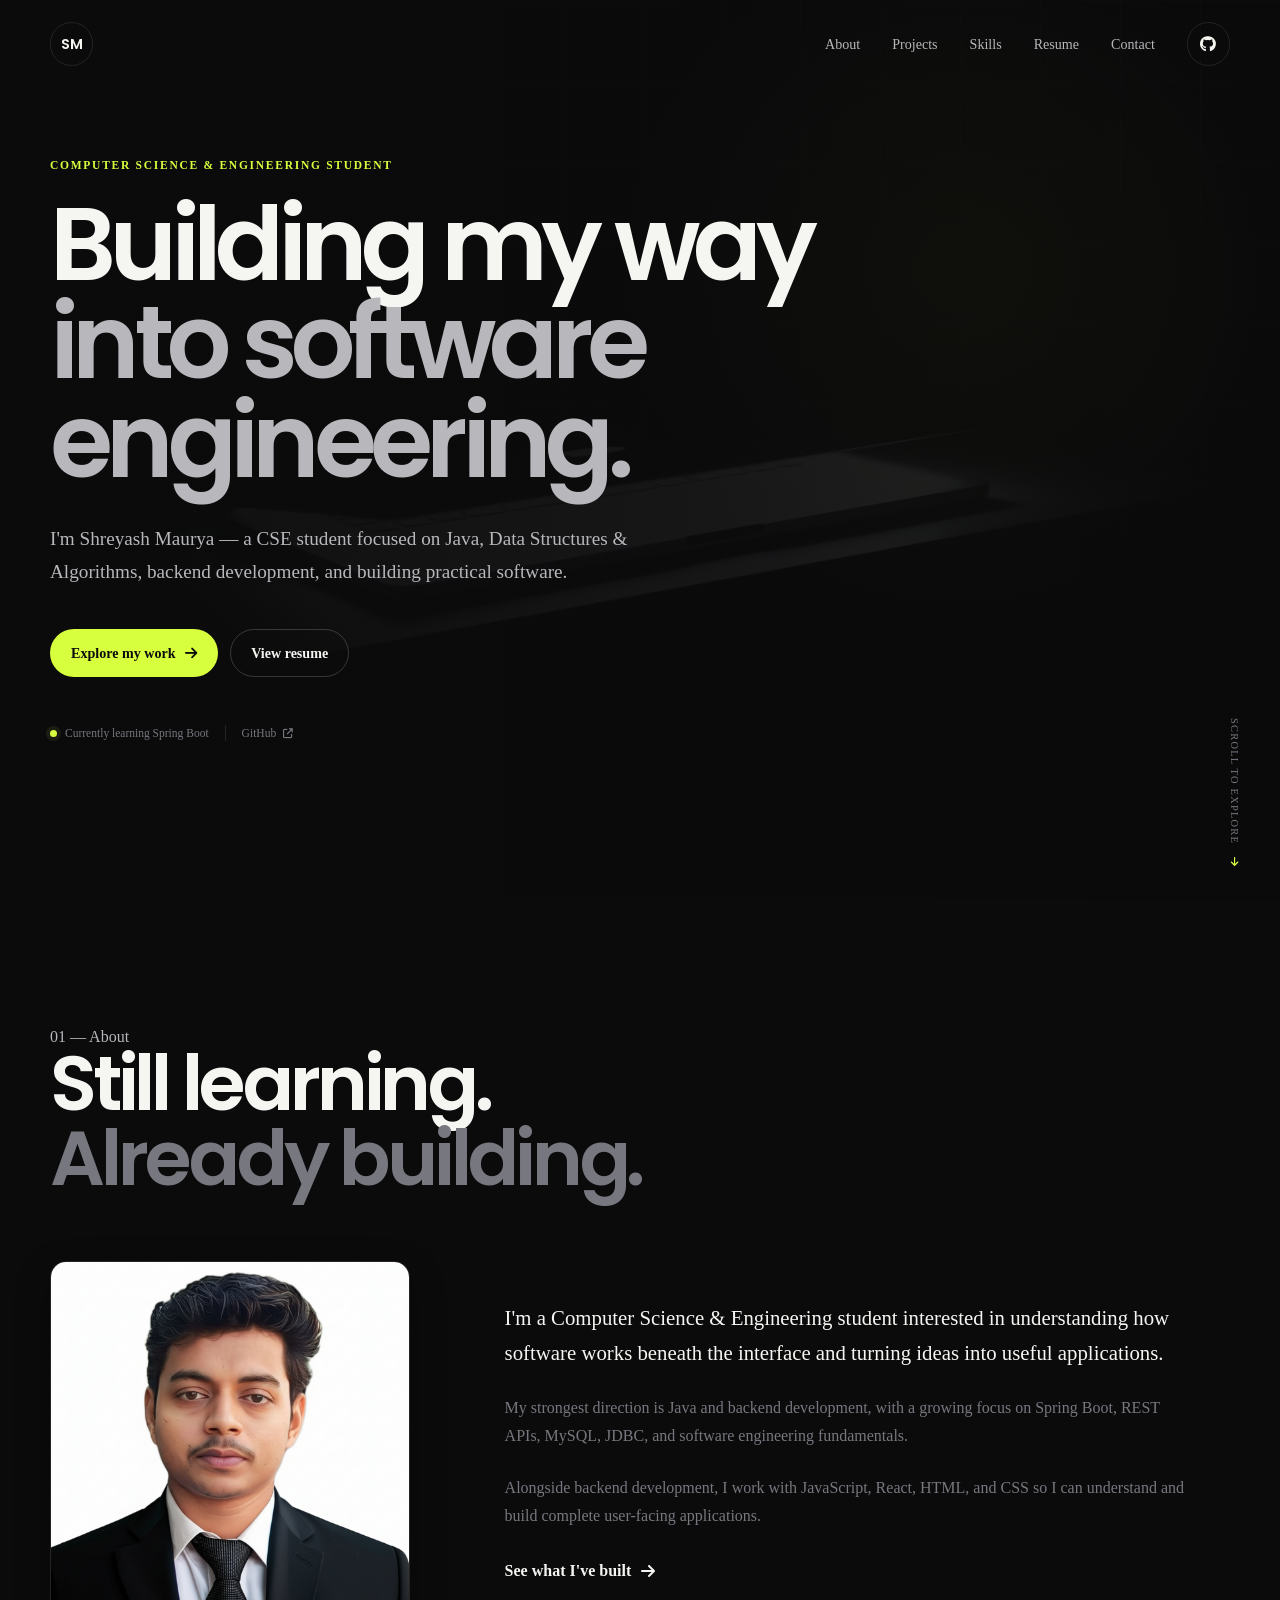
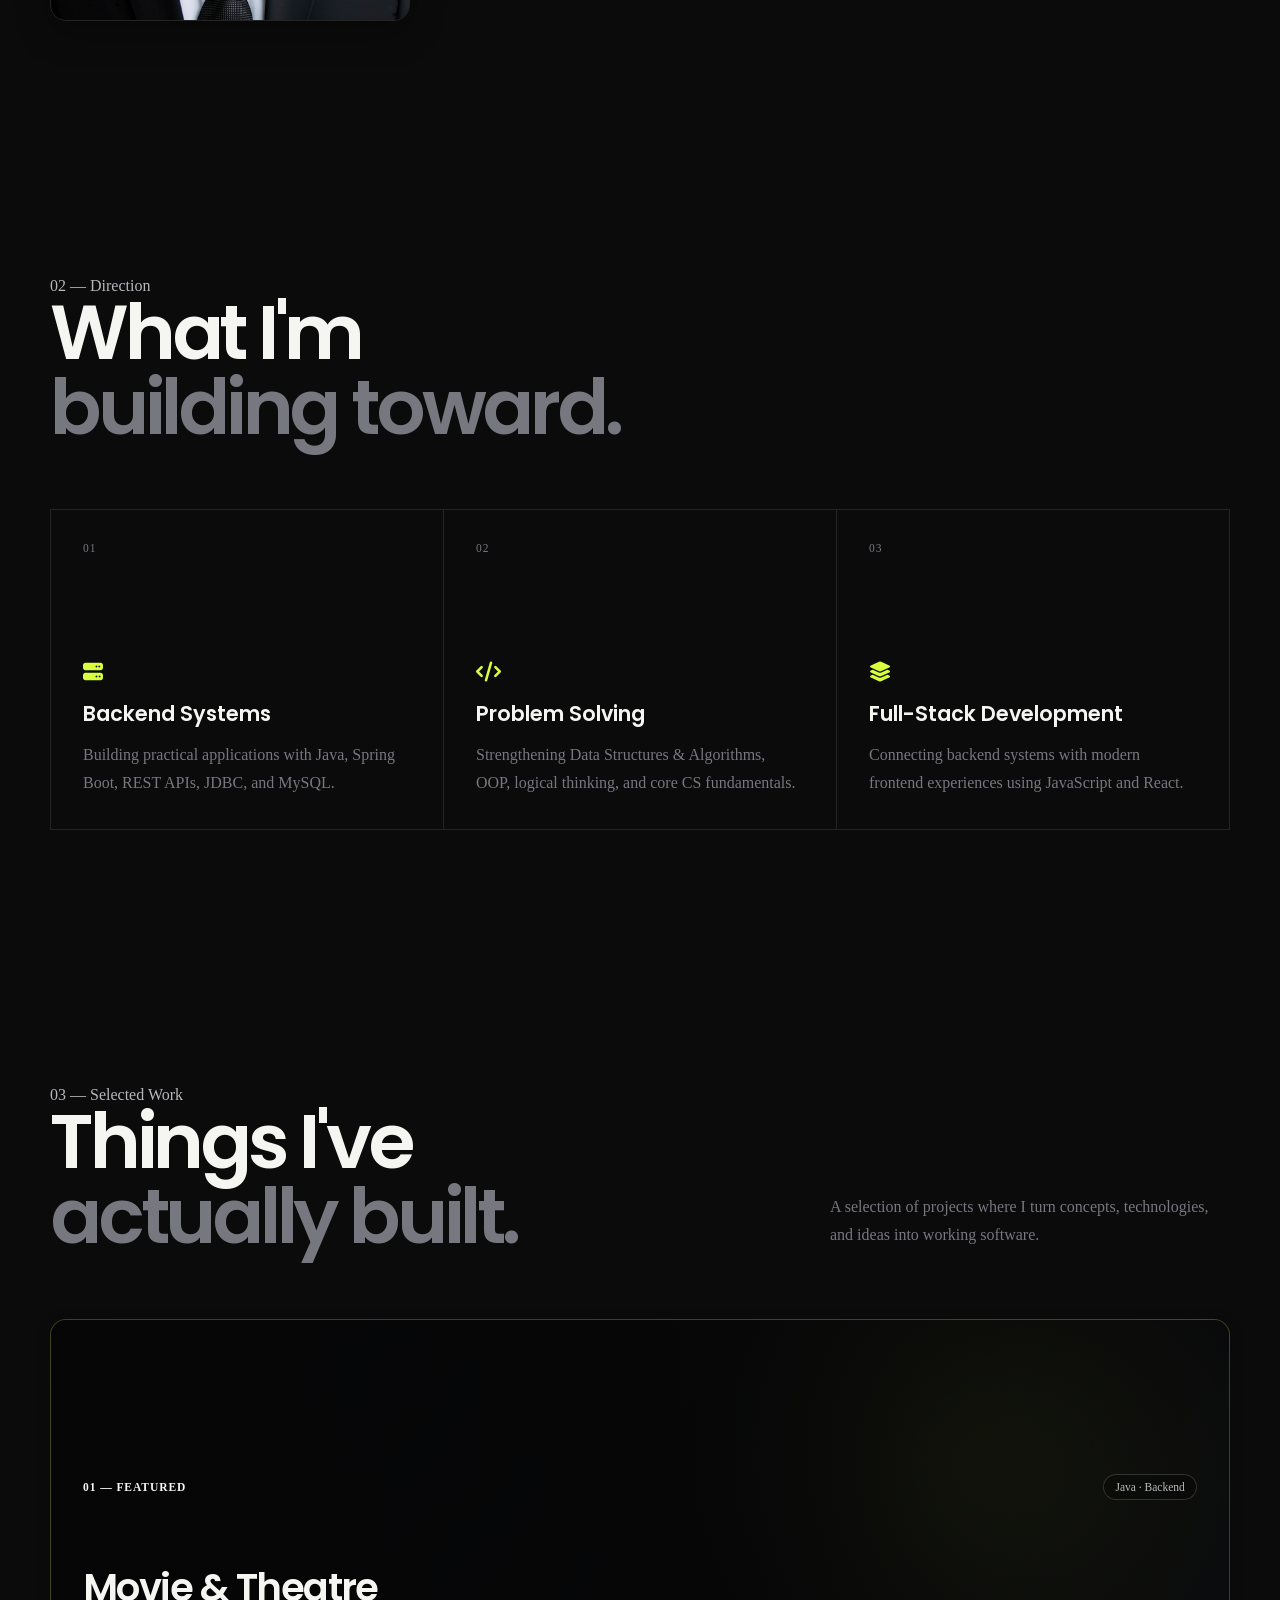
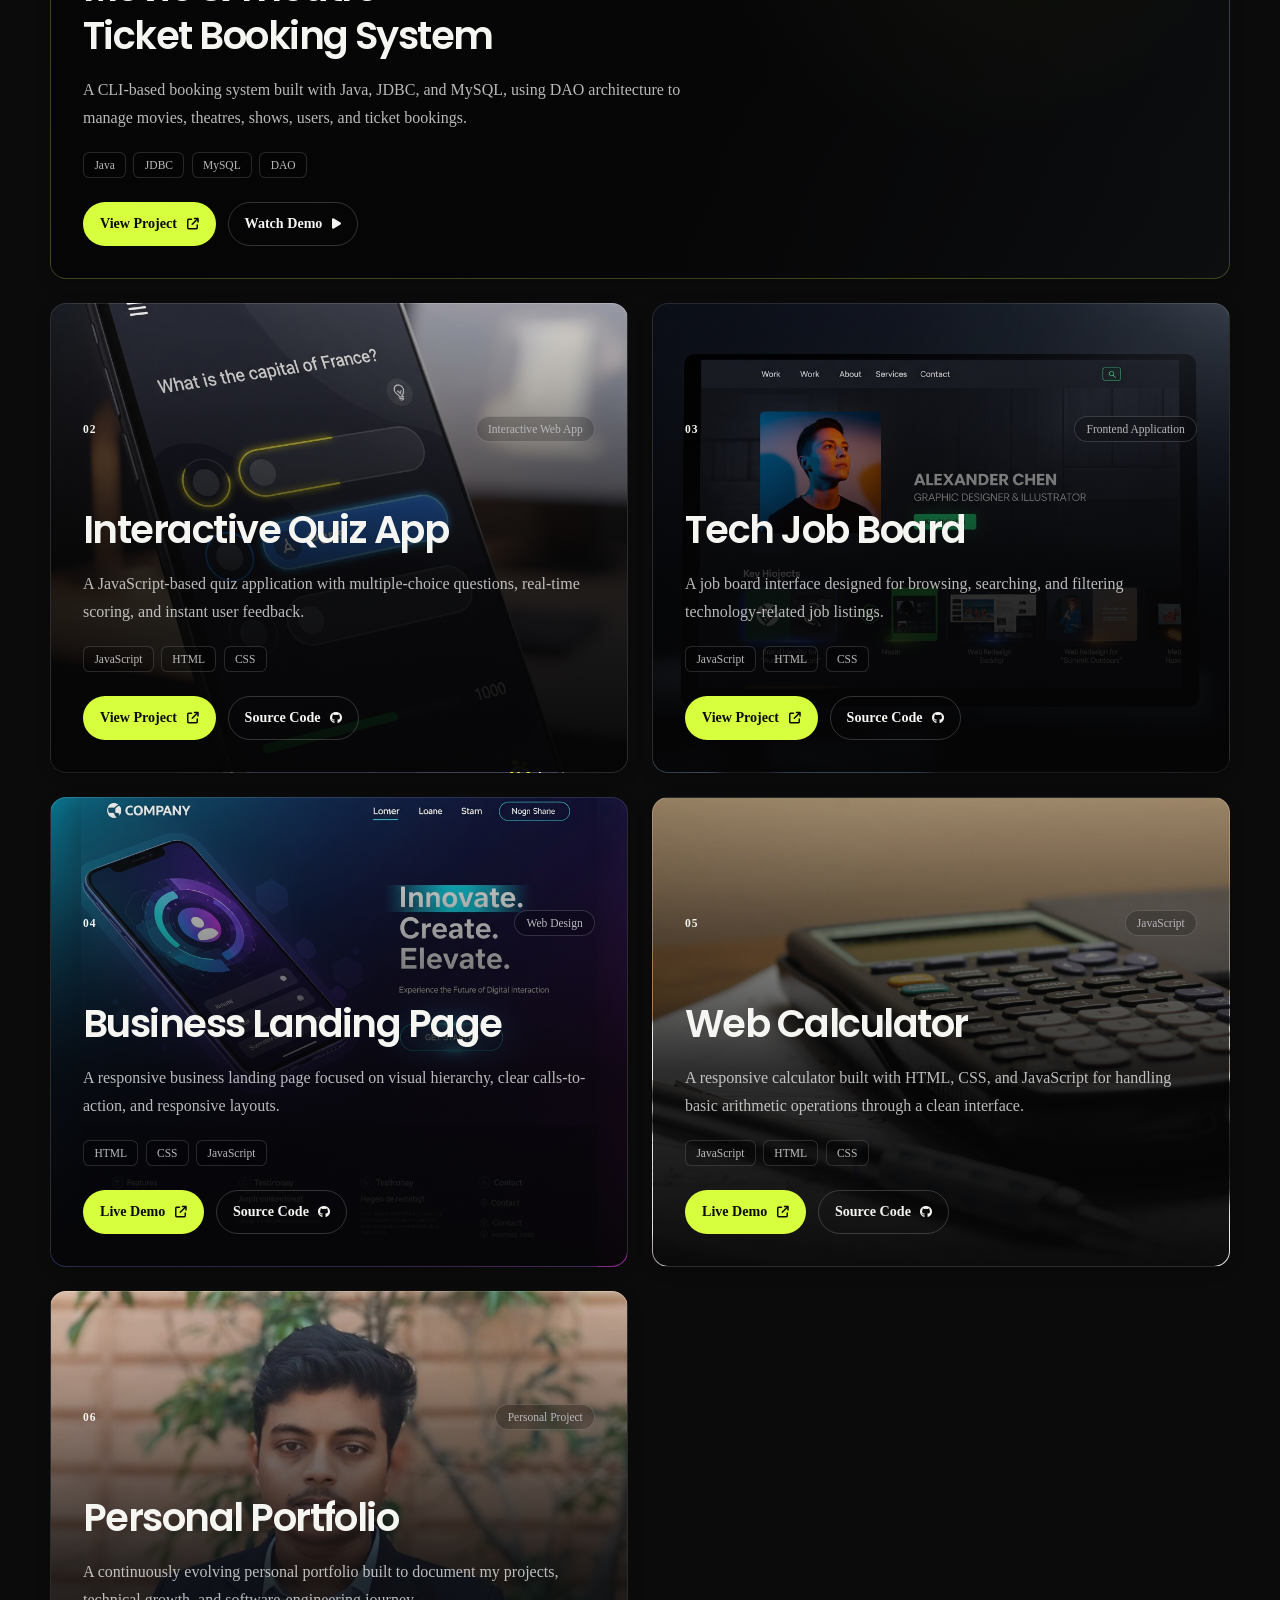
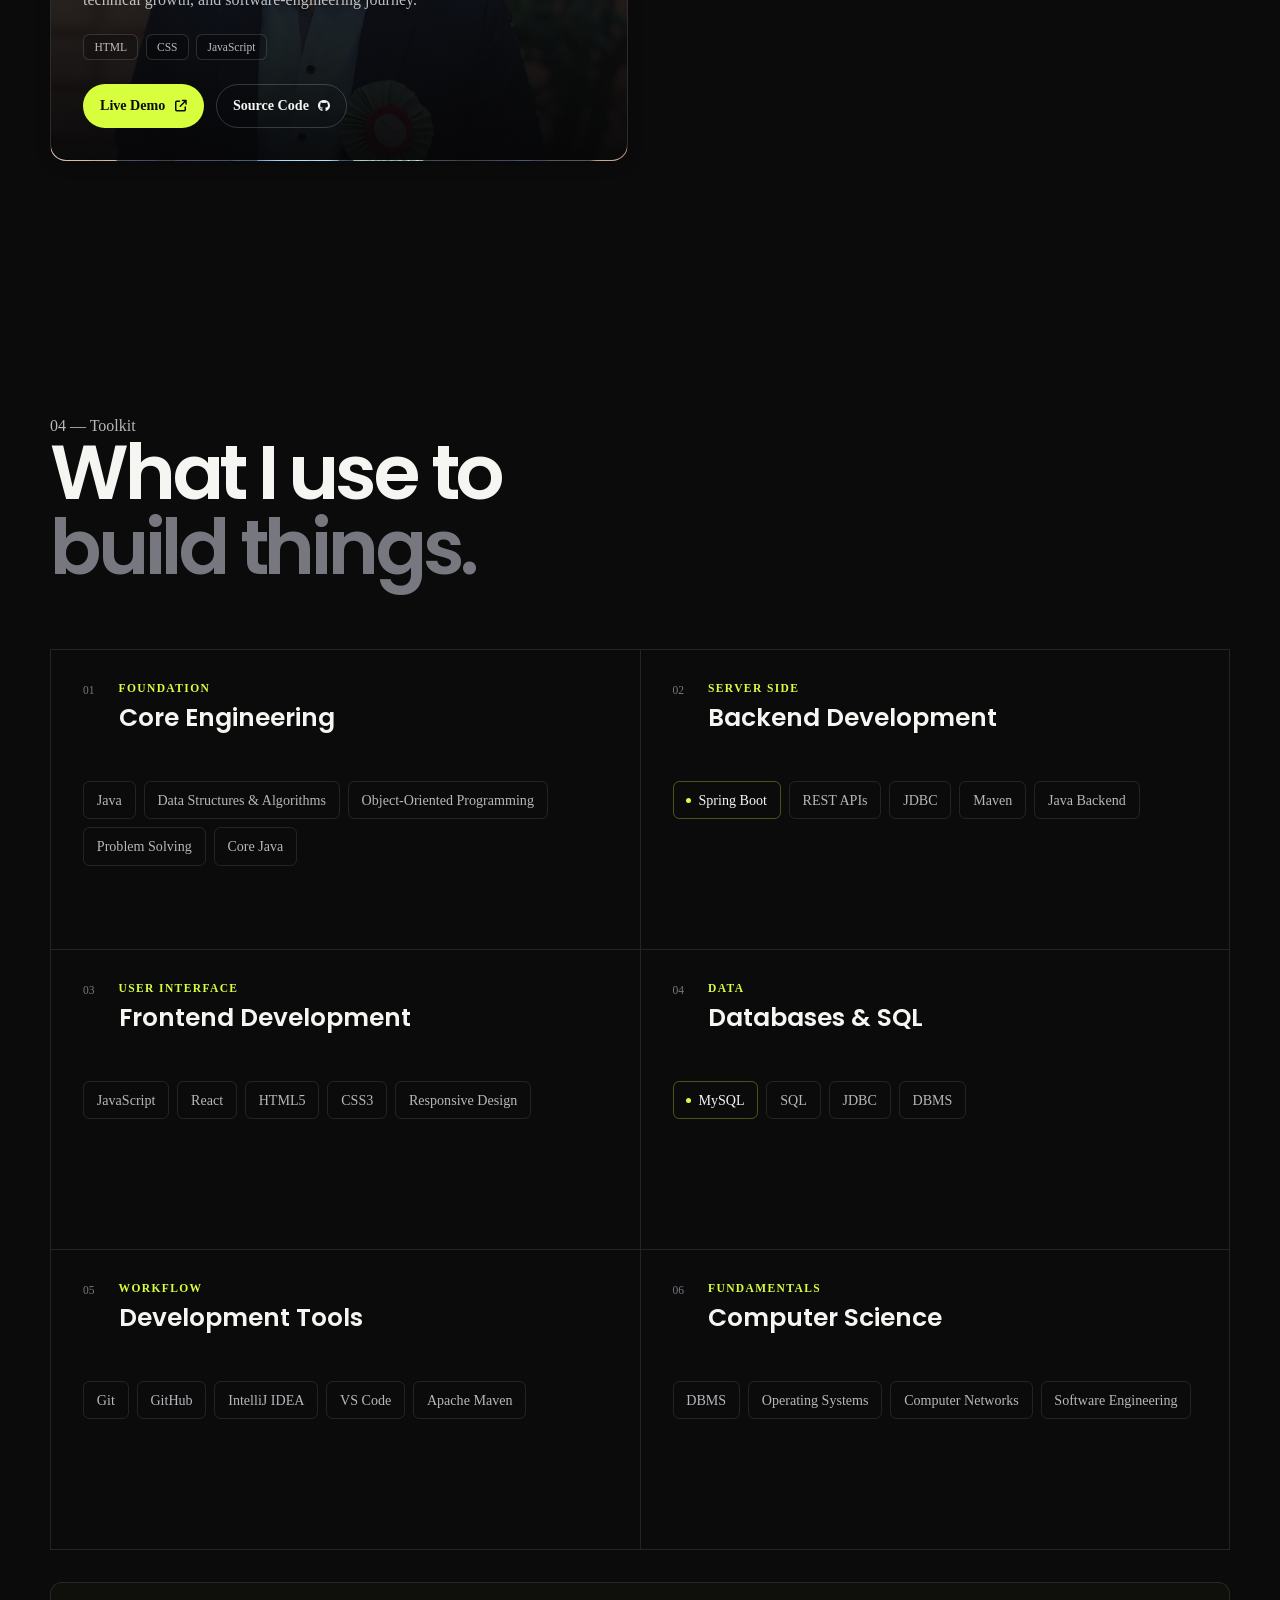
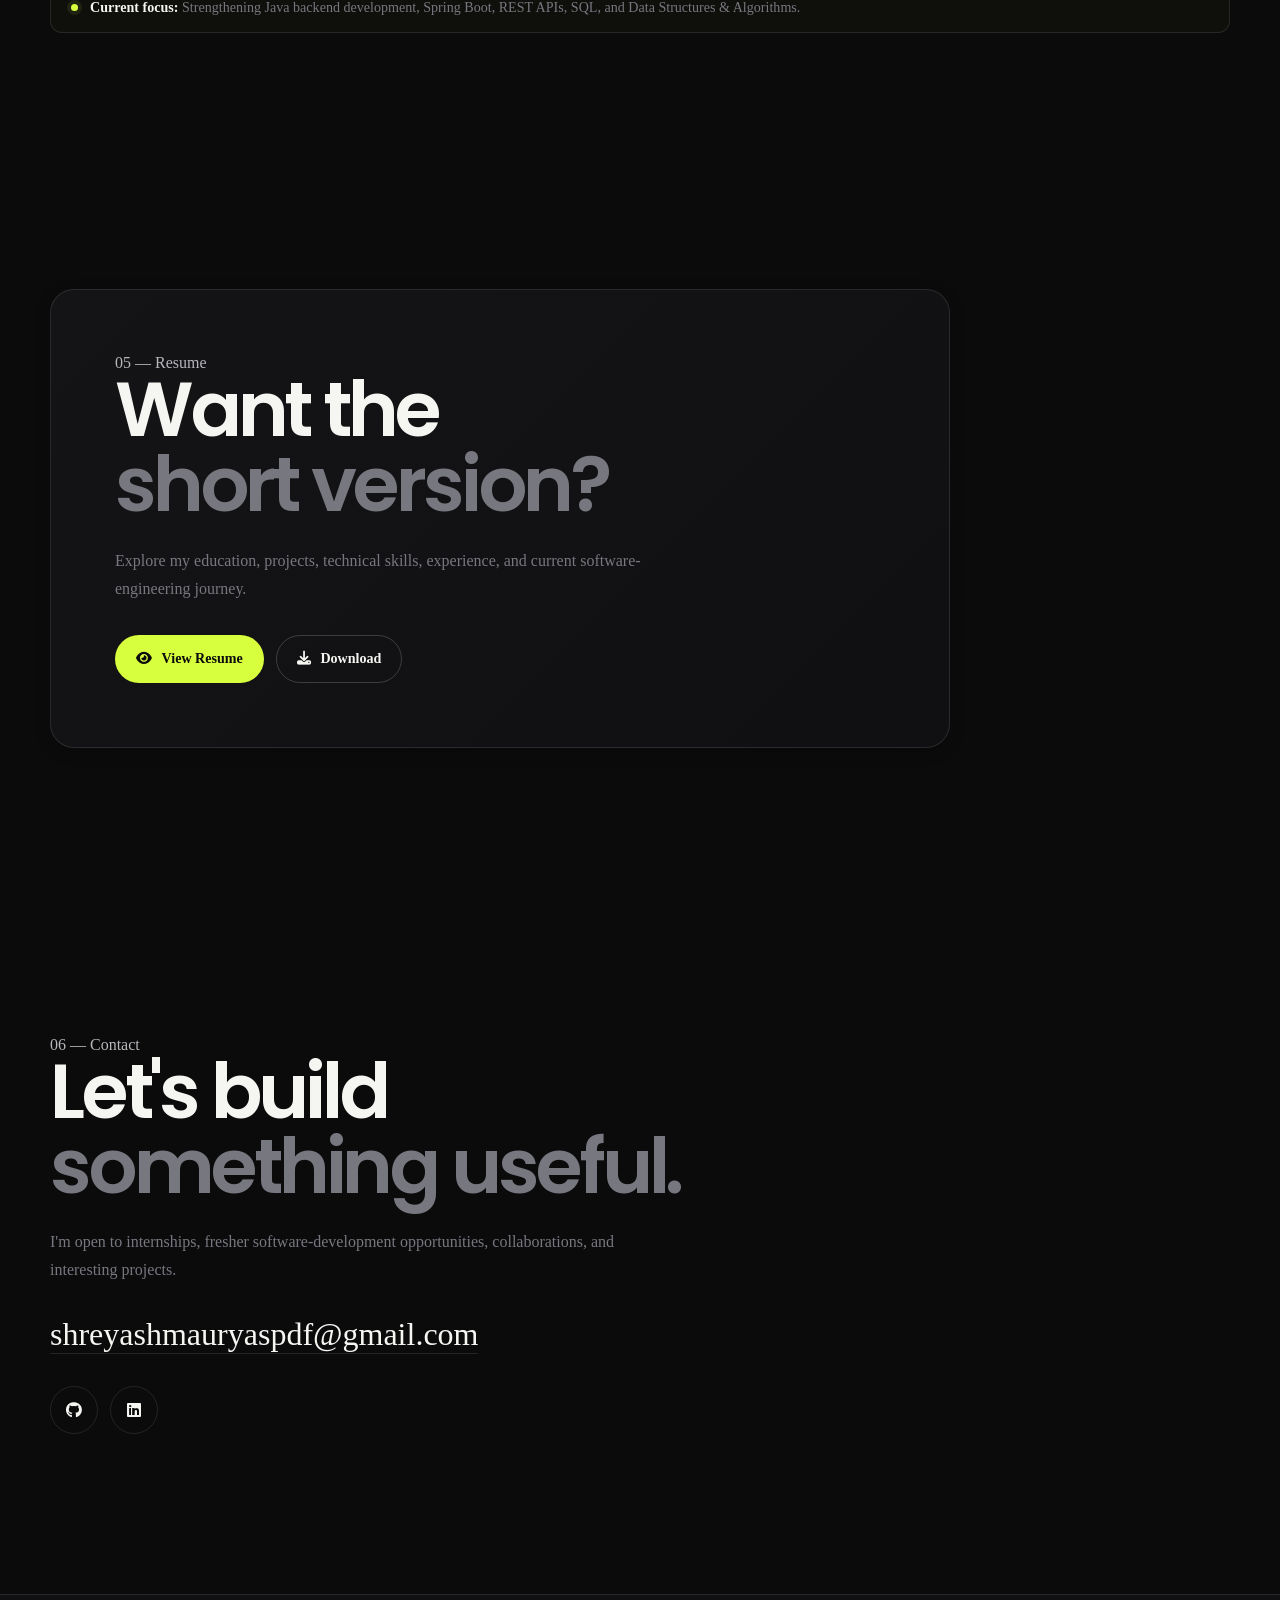
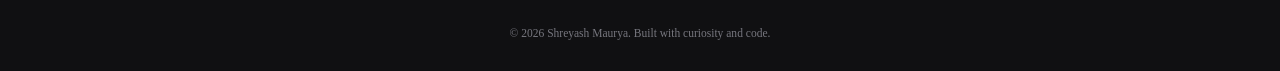
==== commit eb4a5cd8: "link another html page for a project detail" ====
--- a/index.html
+++ b/index.html
@@ -565,293 +565,434 @@
              PROJECTS
              ================================================= -->
 
-        <section
-            id="projects"
-            class="container section"
-        >
-
-            <div class="section-heading section-heading-row">
-
-                <div>
-
-                    <p class="section-kicker">
-                        03 — Selected Work
-                    </p>
-
-                    <h2>
-
-                        Things I've
-                        <br>
-
-                        <span>
-                            actually built.
-                        </span>
-
-                    </h2>
-
-                </div>
-
-
-                <p class="section-intro">
-
-                    A selection of projects where I turn concepts,
-                    technologies, and ideas into working software.
-
-                </p>
-
-            </div>
-
-
-            <div class="projects-grid">
-
-
-                <!-- =================================================
-                     PROJECT 01 — QUIZ APP
-                     ================================================= -->
-
-                <article
-                    class="project-card project-quiz"
-                >
-
-                    <h3>
-                        Interactive Quiz App
-                    </h3>
-
-                    <p>
-
-                        A JavaScript-based quiz application with
-                        multiple-choice questions, real-time scoring,
-                        and instant user feedback.
-
-                    </p>
-
-
-                    <div class="project-links">
-
-                        <!-- GitHub repository — not a live demo -->
-
-                        <a
-                            href="https://github.com/mauryashreyash/Quiz-app"
-                            target="_blank"
-                            rel="noopener noreferrer"
-                            class="btn btn-ghost"
-                        >
-                            Source Code
-
-                            <i class="fas fa-arrow-up-right-from-square"></i>
-                        </a>
-
-                    </div>
-
-                </article>
-
-
-
-                <!-- =================================================
-                     PROJECT 02 — JOB BOARD
-                     ================================================= -->
-
-                <article
-                    class="project-card project-jobboard"
-                >
+        <!-- ================= PROJECTS ================= -->
+<section id="projects" class="container section">
+
+    <div class="section-heading section-heading-row">
+
+        <div>
+            <p class="section-kicker">03 — Selected Work</p>
+
+            <h2>
+                Things I've<br>
+                <span>actually built.</span>
+            </h2>
+        </div>
+
+        <p class="section-intro">
+            A selection of projects where I turn concepts,
+            technologies, and ideas into working software.
+        </p>
+
+    </div>
+
+
+    <div class="projects-grid">
+
+
+        <!-- ================= FEATURED PROJECT ================= -->
+
+<article class="project-card project-featured project-movie">
+
+    <div class="project-content">
+
+        <div class="project-top">
+
+            <span class="project-number">
+                01 — FEATURED
+            </span>
+
+            <span class="project-type">
+                Java · Backend
+            </span>
+
+        </div>
+
+
+        <div class="project-info">
+
+            <h3>
+                Movie & Theatre<br>
+                Ticket Booking System
+            </h3>
+
+            <p>
+                A CLI-based booking system built with Java,
+                JDBC, and MySQL, using DAO architecture to
+                manage movies, theatres, shows, users, and
+                ticket bookings.
+            </p>
+
+
+            <div class="project-tech">
+
+                <span>Java</span>
+                <span>JDBC</span>
+                <span>MySQL</span>
+                <span>DAO</span>
+
+            </div>
+
+        </div>
+
+
+        <div class="project-links">
+
+    <a
+        href="project-movie-booking.html"
+        class="btn btn-primary"
+    >
+        View Project
+        <i class="fas fa-arrow-up-right-from-square"></i>
+    </a>
+
+
+    <a
+        href="https://drive.google.com/file/d/17W3FtPDTfIkznAkrrMILPgVtcB7grzrW/view?usp=drive_link"
+        target="_blank"
+        rel="noopener noreferrer"
+        class="btn btn-ghost"
+    >
+        Watch Demo
+        <i class="fas fa-play"></i>
+    </a>
+
+</div>
+
+    </div>
+
+</article>
+
+
+<!-- ================= PROJECT 02 ================= -->
+
+<article class="project-card project-quiz">
+
+    <div class="project-content">
+
+        <div class="project-top">
+            <span class="project-number">02</span>
+
+            <span class="project-type">
+                Interactive Web App
+            </span>
+        </div>
+
+        <div class="project-info">
+
+            <h3>Interactive Quiz App</h3>
+
+            <p>
+                A JavaScript-based quiz application with
+                multiple-choice questions, real-time scoring,
+                and instant user feedback.
+            </p>
+
+            <div class="project-tech">
+                <span>JavaScript</span>
+                <span>HTML</span>
+                <span>CSS</span>
+            </div>
+
+        </div>
+
+      <div class="project-links">
+
+    <a
+        href="https://github.com/mauryashreyash/Quiz-app"
+        target="_blank"
+        rel="noopener noreferrer"
+        class="btn btn-primary"
+    >
+        View Project
+        <i class="fas fa-arrow-up-right-from-square"></i>
+    </a>
+
+    <a
+        href="https://github.com/mauryashreyash/Quiz-app"
+        target="_blank"
+        rel="noopener noreferrer"
+        class="btn btn-ghost"
+    >
+        Source Code
+        <i class="fab fa-github"></i>
+    </a>
+
+</div>
+
+    </div>
+
+</article>
+
+
+        <!-- ================= PROJECT 03 ================= -->
+
+        <article class="project-card project-jobboard">
+
+            <div class="project-content">
+
+                <div class="project-top">
+                    <span class="project-number">03</span>
+
+                    <span class="project-type">
+                        Frontend Application
+                    </span>
+                </div>
+
+
+                <div class="project-info">
 
                     <h3>
                         Tech Job Board
                     </h3>
 
-                    <p>
-
-                        A job board interface designed for browsing,
-                        searching, and filtering technology-related
-                        job listings.
-
-                    </p>
-
-
-                    <div class="project-links">
-
-                        <!--
-                            No live/repository URL was provided
-                            for this project, so fake links were removed.
-                        -->
-
-                    </div>
-
-                </article>
-
-
-
-                <!-- =================================================
-                     PROJECT 03 — LANDING PAGE
-                     ================================================= -->
-
-                <article
-                    class="project-card project-landingpage"
-                >
+                        <p>
+                            A job board interface designed for browsing,
+                            searching, and filtering technology-related
+                            job listings.
+                        </p>
+
+                        <div class="project-tech">
+                            <span>JavaScript</span>
+                            <span>HTML</span>
+                            <span>CSS</span>
+                        </div>
+
+                </div>
+
+
+                <div class="project-links">
+
+                    <a
+                        href="#"
+                        class="btn btn-primary"
+                    >
+                        View Project
+                        <i class="fas fa-arrow-up-right-from-square"></i>
+                    </a>
+
+                    <a
+                        href="#"
+                        class="btn btn-ghost"
+                    >
+                        Source Code
+                        <i class="fab fa-github"></i>
+                    </a>
+
+                </div>
+
+            </div>
+
+        </article>
+
+
+
+        <!-- ================= PROJECT 04 ================= -->
+
+        <article class="project-card project-landingpage">
+
+            <div class="project-content">
+
+                <div class="project-top">
+    <span class="project-number">04</span>
+
+    <span class="project-type">
+        Web Design
+    </span>
+</div>
+
+
+                <div class="project-info">
 
                     <h3>
                         Business Landing Page
                     </h3>
 
                     <p>
-
-                        A responsive business landing page built with
-                        a focus on clean visual hierarchy, strong
-                        calls-to-action, and responsive layouts.
-
-                    </p>
-
-
-                    <div class="project-links">
-
-                        <a
-                            href="https://mauryashreyash.github.io/landing-page-website/"
-                            target="_blank"
-                            rel="noopener noreferrer"
-                            class="btn btn-primary"
-                        >
-
-                            Live Demo
-
-                            <i class="fas fa-arrow-up-right-from-square"></i>
-
-                        </a>
-
-
-                        <a
-                            href="https://github.com/mauryashreyash/landing-page-website"
-                            target="_blank"
-                            rel="noopener noreferrer"
-                            class="btn btn-ghost"
-                        >
-
-                            Source Code
-
-                            <i class="fas fa-arrow-up-right-from-square"></i>
-
-                        </a>
+    A responsive business landing page focused on
+    visual hierarchy, clear calls-to-action,
+    and responsive layouts.
+</p>
+
+
+                    <div class="project-tech">
+
+                        <span>HTML</span>
+                        <span>CSS</span>
+                        <span>JavaScript</span>
 
                     </div>
 
-                </article>
-
-
-
-                <!-- =================================================
-                     PROJECT 04 — WEB CALCULATOR
-                     ================================================= -->
-
-                <article
-                    class="project-card project-webcalculator"
-                >
+                </div>
+
+
+                <div class="project-links">
+
+                    <a
+                        href="https://mauryashreyash.github.io/landing-page-website/"
+                        target="_blank"
+                        rel="noopener noreferrer"
+                        class="btn btn-primary"
+                    >
+                        Live Demo
+                        <i class="fas fa-arrow-up-right-from-square"></i>
+                    </a>
+
+                    <a
+                        href="https://github.com/mauryashreyash/landing-page-website.git"
+                        target="_blank"
+                        rel="noopener noreferrer"
+                        class="btn btn-ghost"
+                    >
+                        Source Code
+                        <i class="fab fa-github"></i>
+                    </a>
+
+                </div>
+
+            </div>
+
+        </article>
+
+
+
+        <!-- ================= PROJECT 05 ================= -->
+
+        <article class="project-card project-webcalculator">
+
+            <div class="project-content">
+
+               <div class="project-top">
+    <span class="project-number">05</span>
+
+    <span class="project-type">
+        JavaScript
+    </span>
+</div>
+
+
+                <div class="project-info">
 
                     <h3>
                         Web Calculator
                     </h3>
 
-                    <p>
-
-                        A responsive calculator built with HTML,
-                        CSS, and JavaScript that handles basic
-                        arithmetic operations through a clean
-                        user interface.
-
-                    </p>
-
-
-                    <div class="project-links">
-
-                        <a
-                            href="https://mauryashreyash.github.io/web-calculator/"
-                            target="_blank"
-                            rel="noopener noreferrer"
-                            class="btn btn-primary"
-                        >
-
-                            Live Demo
-
-                            <i class="fas fa-arrow-up-right-from-square"></i>
-
-                        </a>
-
-
-                        <a
-                            href="https://github.com/mauryashreyash/web-calculator"
-                            target="_blank"
-                            rel="noopener noreferrer"
-                            class="btn btn-ghost"
-                        >
-
-                            Source Code
-
-                            <i class="fas fa-arrow-up-right-from-square"></i>
-
-                        </a>
+                   <p>
+    A responsive calculator built with HTML, CSS,
+    and JavaScript for handling basic arithmetic
+    operations through a clean interface.
+</p>
+
+
+                    <div class="project-tech">
+
+                        <span>JavaScript</span>
+                        <span>HTML</span>
+                        <span>CSS</span>
 
                     </div>
 
-                </article>
-
-
-
-                <!-- =================================================
-                     PROJECT 05 — PERSONAL PORTFOLIO
-                     ================================================= -->
-
-                <article
-                    class="project-card project-portfolio"
-                >
+                </div>
+
+
+                <div class="project-links">
+
+                    <a
+                        href="https://mauryashreyash.github.io/web-calculator/"
+                        target="_blank"
+                        rel="noopener noreferrer"
+                        class="btn btn-primary"
+                    >
+                        Live Demo
+                        <i class="fas fa-arrow-up-right-from-square"></i>
+                    </a>
+
+                    <a
+                        href="https://github.com/mauryashreyash/web-calculator.git"
+                        target="_blank"
+                        rel="noopener noreferrer"
+                        class="btn btn-ghost"
+                    >
+                        Source Code
+                        <i class="fab fa-github"></i>
+                    </a>
+
+                </div>
+
+            </div>
+
+        </article>
+
+
+
+        <!-- ================= PROJECT 06 ================= -->
+
+        <article class="project-card project-portfolio">
+
+            <div class="project-content">
+
+                <div class="project-top">
+    <span class="project-number">06</span>
+
+    <span class="project-type">
+        Personal Project
+    </span>
+</div>
+
+                <div class="project-info">
 
                     <h3>
                         Personal Portfolio
                     </h3>
-
-                    <p>
-
-                        My personal portfolio, continuously redesigned
-                        and developed to document my skills, projects,
-                        engineering journey, and professional direction.
-
-                    </p>
-
-
-                    <div class="project-links">
-
-                        <a
-                            href="https://mauryashreyash.github.io/personal-portfolio/"
-                            target="_blank"
-                            rel="noopener noreferrer"
-                            class="btn btn-primary"
-                        >
-
-                            Live Demo
-
-                            <i class="fas fa-arrow-up-right-from-square"></i>
-
-                        </a>
-
-
-                        <a
-                            href="https://github.com/mauryashreyash/personal-portfolio"
-                            target="_blank"
-                            rel="noopener noreferrer"
-                            class="btn btn-ghost"
-                        >
-
-                            Source Code
-
-                            <i class="fas fa-arrow-up-right-from-square"></i>
-
-                        </a>
+<p>
+    A continuously evolving personal portfolio built
+    to document my projects, technical growth,
+    and software-engineering journey.
+</p>
+
+                    <div class="project-tech">
+
+                        <span>HTML</span>
+                        <span>CSS</span>
+                        <span>JavaScript</span>
 
                     </div>
 
-                </article>
-
-
-            </div>
-
-        </section>
+                </div>
+
+
+                <div class="project-links">
+
+                    <a
+                        href="https://mauryashreyash.github.io/personal-portfolio/"
+                        target="_blank"
+                        rel="noopener noreferrer"
+                        class="btn btn-primary"
+                    >
+                        Live Demo
+                        <i class="fas fa-arrow-up-right-from-square"></i>
+                    </a>
+
+                    <a
+                        href="https://github.com/mauryashreyash/personal-portfolio.git"
+                        target="_blank"
+                        rel="noopener noreferrer"
+                        class="btn btn-ghost"
+                    >
+                        Source Code
+                        <i class="fab fa-github"></i>
+                    </a>
+
+                </div>
+
+            </div>
+
+        </article>
+
+
+    </div>
+
+</section>
 
 
 
@@ -859,9 +1000,6 @@
              SKILLS
              ================================================= -->
 
-        <!-- =================================================
-     SKILLS
-     ================================================= -->
 
 <section
     id="skills"
--- a/style.css
+++ b/style.css
@@ -1097,8 +1097,9 @@
 }
 
 
+
 /* =========================================================
-   12. PROJECTS
+   12. PROJECTS — PHASE 2.3
    ========================================================= */
 
 .projects-grid {
@@ -1111,10 +1112,12 @@
 }
 
 
+/* ---------- Base Project Card ---------- */
+
 .project-card {
     position: relative;
 
-    min-height: 430px;
+    min-height: 470px;
 
     display: flex;
 
@@ -1123,23 +1126,29 @@
     justify-content: flex-end;
 
     overflow: hidden;
-
-    padding-top: 12rem;
 
     border:
         1px solid var(--color-border);
 
-    border-radius: var(--radius-lg);
-
-    background-color: var(--color-surface);
-
-    background-size: cover;
-
-    background-position: center;
-
-    background-repeat: no-repeat;
-
-    box-shadow: var(--shadow-sm);
+    border-radius:
+        var(--radius-lg);
+
+    background-color:
+        var(--color-surface);
+
+    background-size:
+        cover;
+
+    background-position:
+        center;
+
+    background-repeat:
+        no-repeat;
+
+    box-shadow:
+        var(--shadow-sm);
+
+    isolation: isolate;
 
     transition:
         transform var(--duration-normal) var(--ease-standard),
@@ -1148,87 +1157,306 @@
 }
 
 
+/* ---------- Dark Image Treatment ---------- */
+
 .project-card::before {
     content: '';
 
     position: absolute;
 
     inset: 0;
+
+    z-index: -1;
 
     background:
         linear-gradient(
             to top,
-            rgba(0,0,0,0.94) 0%,
-            rgba(0,0,0,0.72) 48%,
-            rgba(0,0,0,0.12) 100%
+            rgba(5, 5, 6, 0.97) 0%,
+            rgba(5, 5, 6, 0.82) 42%,
+            rgba(5, 5, 6, 0.25) 82%,
+            rgba(5, 5, 6, 0.08) 100%
         );
-
-    z-index: 1;
+}
+
+
+/* ---------- Subtle Accent Glow ---------- */
+
+.project-card::after {
+    content: '';
+
+    position: absolute;
+
+    width: 260px;
+    height: 260px;
+
+    right: -120px;
+    top: -120px;
+
+    background:
+        radial-gradient(
+            circle,
+            rgba(216, 255, 62, 0.12),
+            transparent 70%
+        );
+
+    opacity: 0;
+
+    transition:
+        opacity var(--duration-normal) ease;
+
+    pointer-events: none;
 }
 
 
 .project-card:hover {
-    transform: translateY(-6px);
+    transform:
+        translateY(-7px);
 
     border-color:
-        rgba(216, 255, 62, 0.35);
-
-    box-shadow: var(--shadow-md);
-}
-
-
-.project-card h3,
-.project-card p,
-.project-card .project-links {
+        rgba(216, 255, 62, 0.30);
+
+    box-shadow:
+        var(--shadow-md);
+}
+
+
+.project-card:hover::after {
+    opacity: 1;
+}
+
+
+/* ---------- Featured Project ---------- */
+
+.project-featured {
+    grid-column:
+        1 / -1;
+
+    min-height:
+        560px;
+}
+.project-featured.project-movie {
+    border-color:
+        rgba(216, 255, 62, 0.22);
+}
+
+.project-featured.project-movie::before {
+    background:
+        linear-gradient(
+            90deg,
+            rgba(5, 5, 6, 0.98) 0%,
+            rgba(5, 5, 6, 0.88) 45%,
+            rgba(5, 5, 6, 0.52) 100%
+        );
+}
+/* ---------- Featured Java Project ---------- */
+
+.project-movie {
+    background:
+        radial-gradient(
+            circle at 78% 25%,
+            rgba(216, 255, 62, 0.14),
+            transparent 28%
+        ),
+        linear-gradient(
+            135deg,
+            #111214 0%,
+            #0b0b0c 55%,
+            #15181a 100%
+        );
+}
+
+
+/* ---------- Content ---------- */
+
+.project-content {
     position: relative;
 
     z-index: 2;
+
+    padding:
+        var(--space-8);
+}
+
+
+/* ---------- Top Row ---------- */
+
+.project-top {
+    display: flex;
+
+    align-items: center;
+
+    justify-content: space-between;
+
+    gap: var(--space-4);
+
+    margin-bottom:
+        var(--space-16);
+}
+
+
+.project-number {
+    color:
+        var(--color-text);
+
+    font-size:
+        var(--text-xs);
+
+    font-weight:
+        var(--weight-semibold);
+
+    letter-spacing:
+        0.08em;
+
+    text-transform:
+        uppercase;
+}
+
+
+.project-type {
+    padding:
+        0.4rem
+        0.7rem;
+
+    color:
+        var(--color-text-secondary);
+
+    font-size:
+        var(--text-xs);
+
+    border:
+        1px solid
+        rgba(255, 255, 255, 0.16);
+
+    border-radius:
+        var(--radius-pill);
+
+    background:
+        rgba(0, 0, 0, 0.20);
+
+    backdrop-filter:
+        blur(8px);
+}
+
+
+/* ---------- Project Information ---------- */
+
+.project-info {
+    max-width:
+        680px;
 }
 
 
 .project-card h3 {
+    margin: 0;
+
+    color:
+        var(--color-text);
+
+    font-family:
+        var(--font-heading);
+
+    font-size:
+        clamp(1.6rem, 3vw, 2.4rem);
+
+    font-weight:
+        var(--weight-semibold);
+
+    line-height:
+        var(--leading-snug);
+
+    letter-spacing:
+        -0.04em;
+}
+
+
+.project-card p {
+    max-width:
+        600px;
+
+    margin:
+        var(--space-4)
+        0
+        0;
+
+    color:
+        rgba(255, 255, 255, 0.72);
+
+    font-size:
+        var(--text-base);
+
+    line-height:
+        var(--leading-relaxed);
+}
+
+
+/* ---------- Technology Tags ---------- */
+
+.project-tech {
+    display: flex;
+
+    flex-wrap: wrap;
+
+    gap: 0.45rem;
+
+    margin-top:
+        var(--space-5);
+}
+
+
+.project-tech span {
     padding:
-        0
-        var(--space-6);
-
-    color: #ffffff;
-
-    font-size: 1.5rem;
-
-    text-shadow:
-        0 2px 8px rgba(0,0,0,0.6);
-}
-
-
-.project-card p {
-    padding:
-        var(--space-3)
-        var(--space-6)
-        0;
+        0.35rem
+        0.65rem;
 
     color:
-        rgba(255,255,255,0.78);
-
-    line-height: 1.65;
-
-    text-shadow:
-        0 2px 6px rgba(0,0,0,0.6);
-}
-
+        rgba(255, 255, 255, 0.72);
+
+    font-size:
+        var(--text-xs);
+
+    border:
+        1px solid
+        rgba(255, 255, 255, 0.14);
+
+    border-radius:
+        var(--radius-sm);
+
+    background:
+        rgba(0, 0, 0, 0.18);
+}
+
+
+/* ---------- Project Links ---------- */
 
 .project-links {
     display: flex;
 
     flex-wrap: wrap;
 
-    gap: var(--space-2);
+    gap: var(--space-3);
+
+    margin-top:
+        var(--space-6);
+}
+
+
+.project-links .btn {
+    min-height:
+        2.75rem;
 
     padding:
-        var(--space-6);
-}
-
-
-/* ---------- Project Images ---------- */
+        0.65rem
+        1rem;
+}
+
+
+.project-links .btn i {
+    font-size:
+        0.75rem;
+}
+
+
+/* ---------- Existing Project Images ---------- */
 
 .project-quiz {
     background-image:
@@ -1257,6 +1485,74 @@
 .project-portfolio {
     background-image:
         url('assets/images/portfolio (2).jpg');
+}
+
+
+/* =========================================================
+   PROJECTS — RESPONSIVE
+   ========================================================= */
+
+@media (max-width: 900px) {
+
+    .project-featured {
+        grid-column:
+            auto;
+
+        min-height:
+            470px;
+    }
+}
+
+
+@media (max-width: 600px) {
+
+    .projects-grid {
+        grid-template-columns:
+            1fr;
+    }
+
+
+    .project-card,
+    .project-featured {
+        min-height:
+            430px;
+    }
+
+
+    .project-content {
+        padding:
+            var(--space-6);
+    }
+
+
+    .project-top {
+        margin-bottom:
+            var(--space-12);
+    }
+
+
+    .project-card h3 {
+        font-size:
+            1.5rem;
+    }
+
+
+    .project-card p {
+        font-size:
+            0.95rem;
+    }
+
+
+    .project-links {
+        flex-direction:
+            column;
+    }
+
+
+    .project-links .btn {
+        width:
+            100%;
+    }
 }
 
 
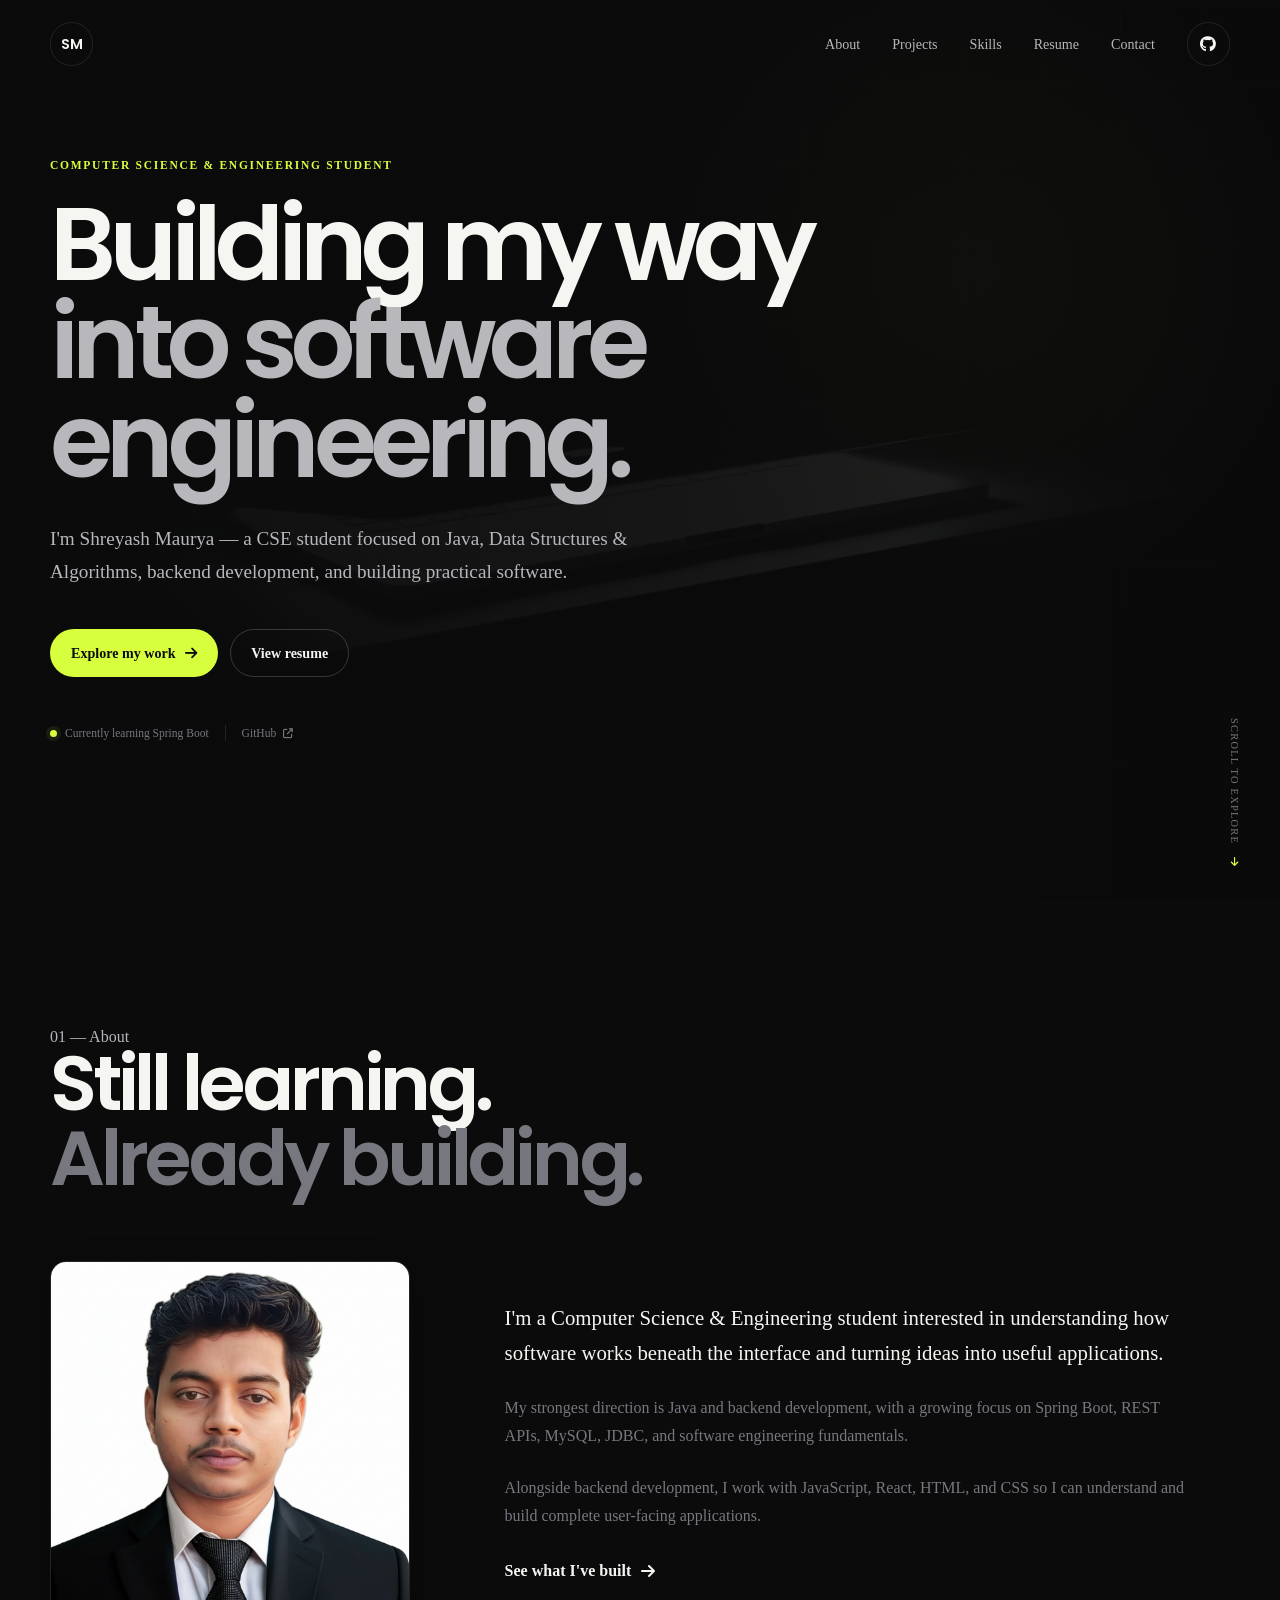
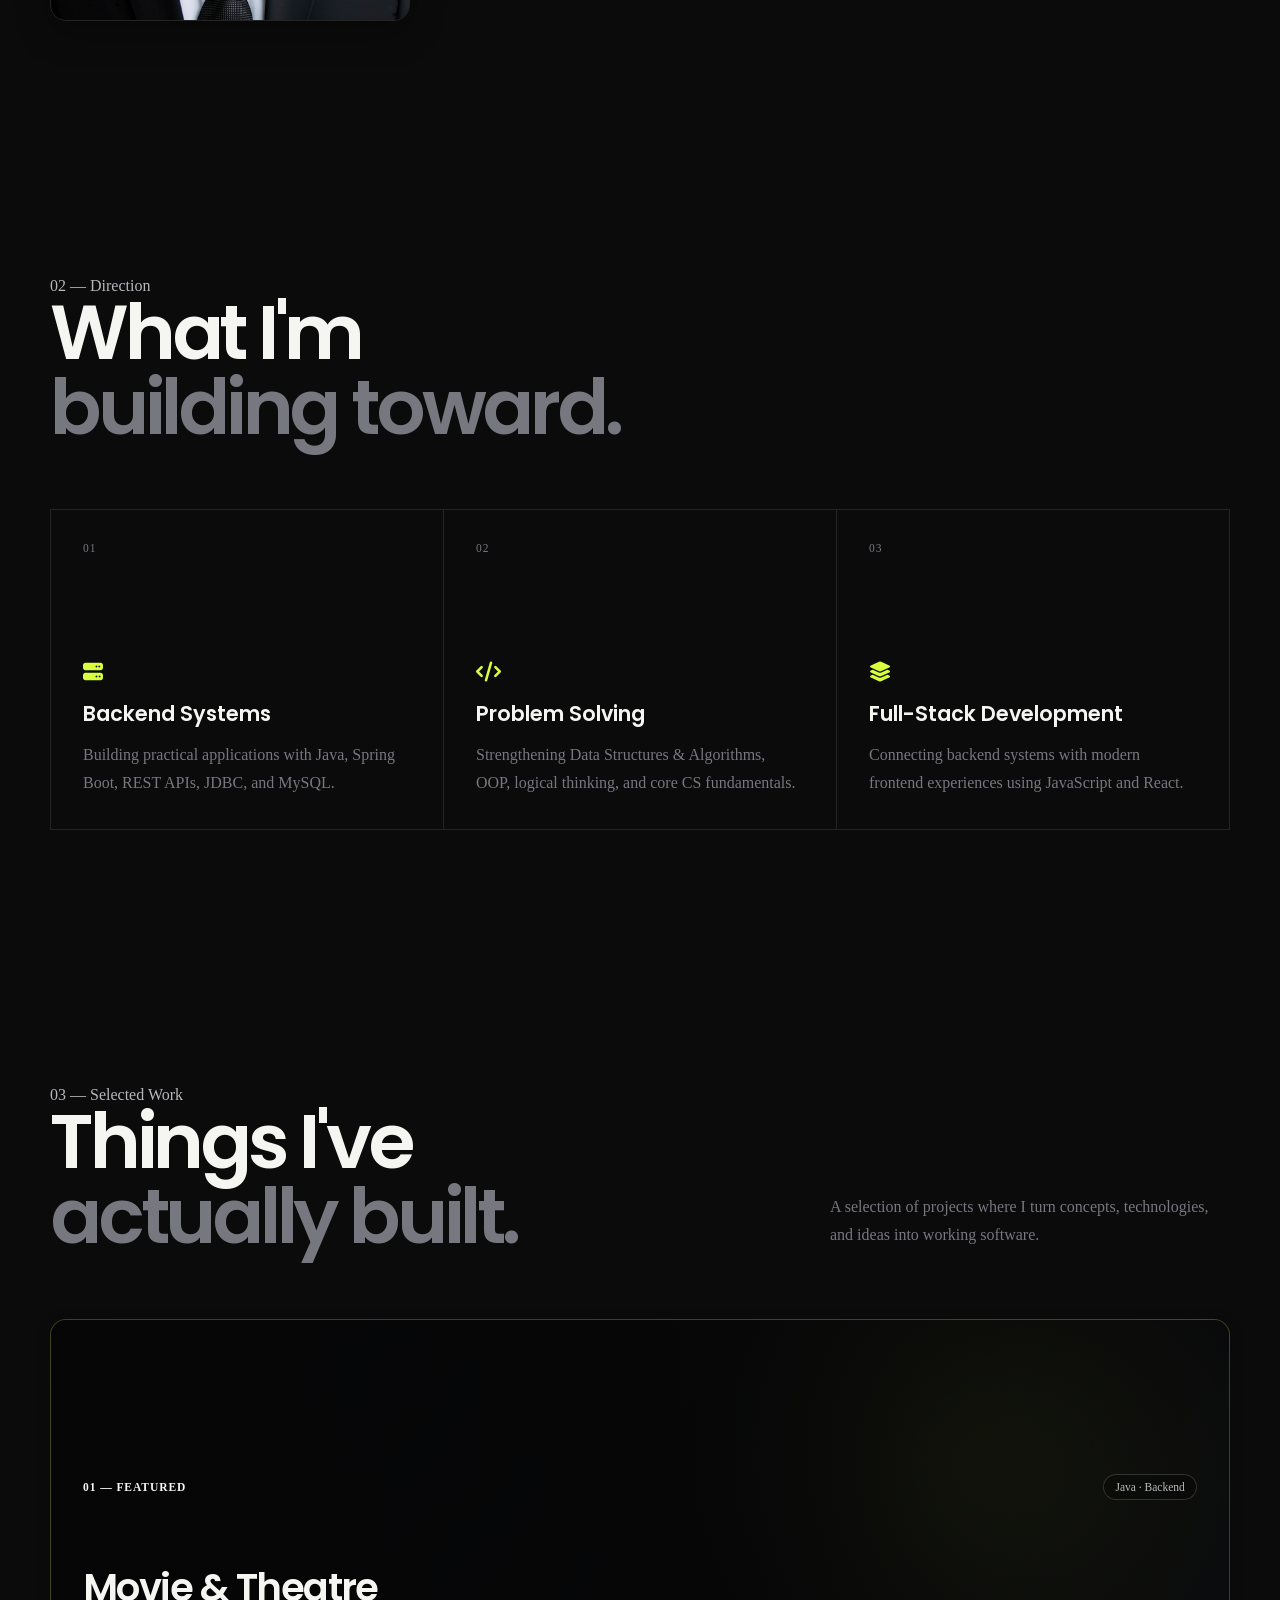
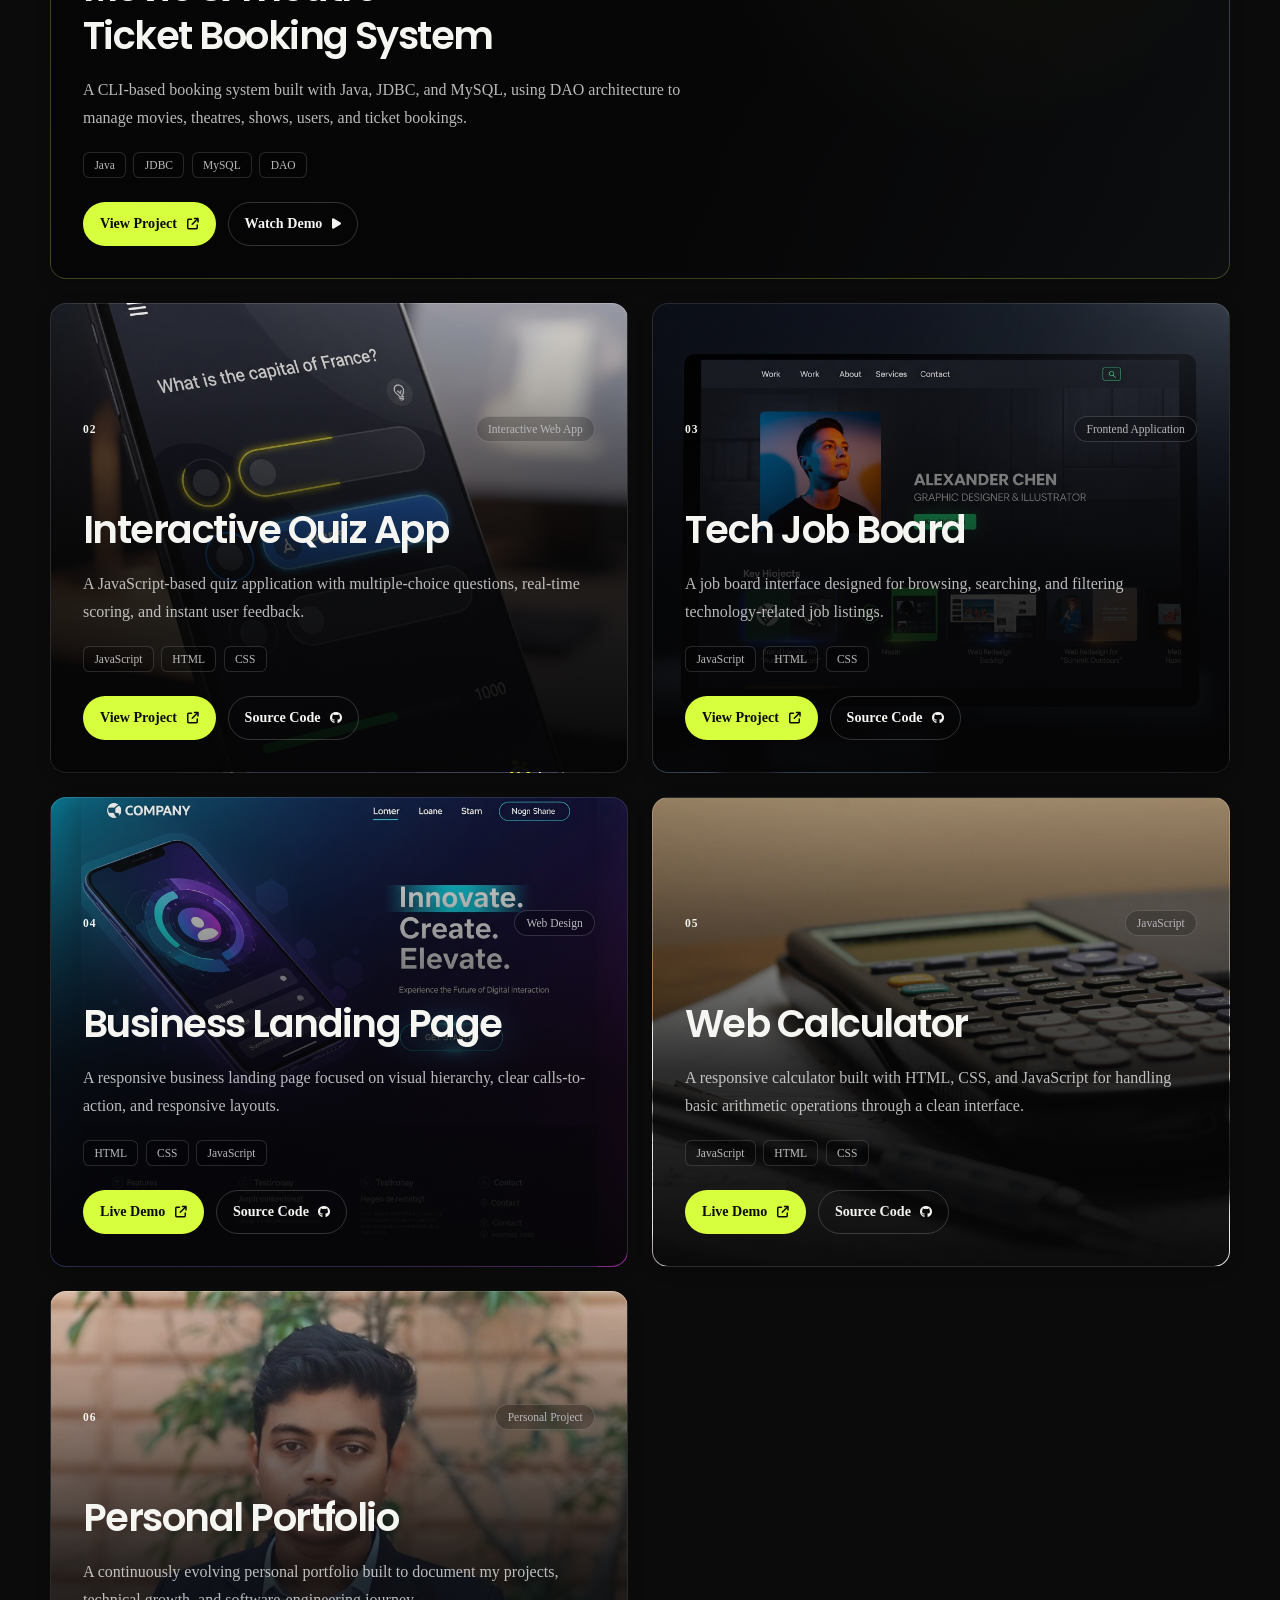
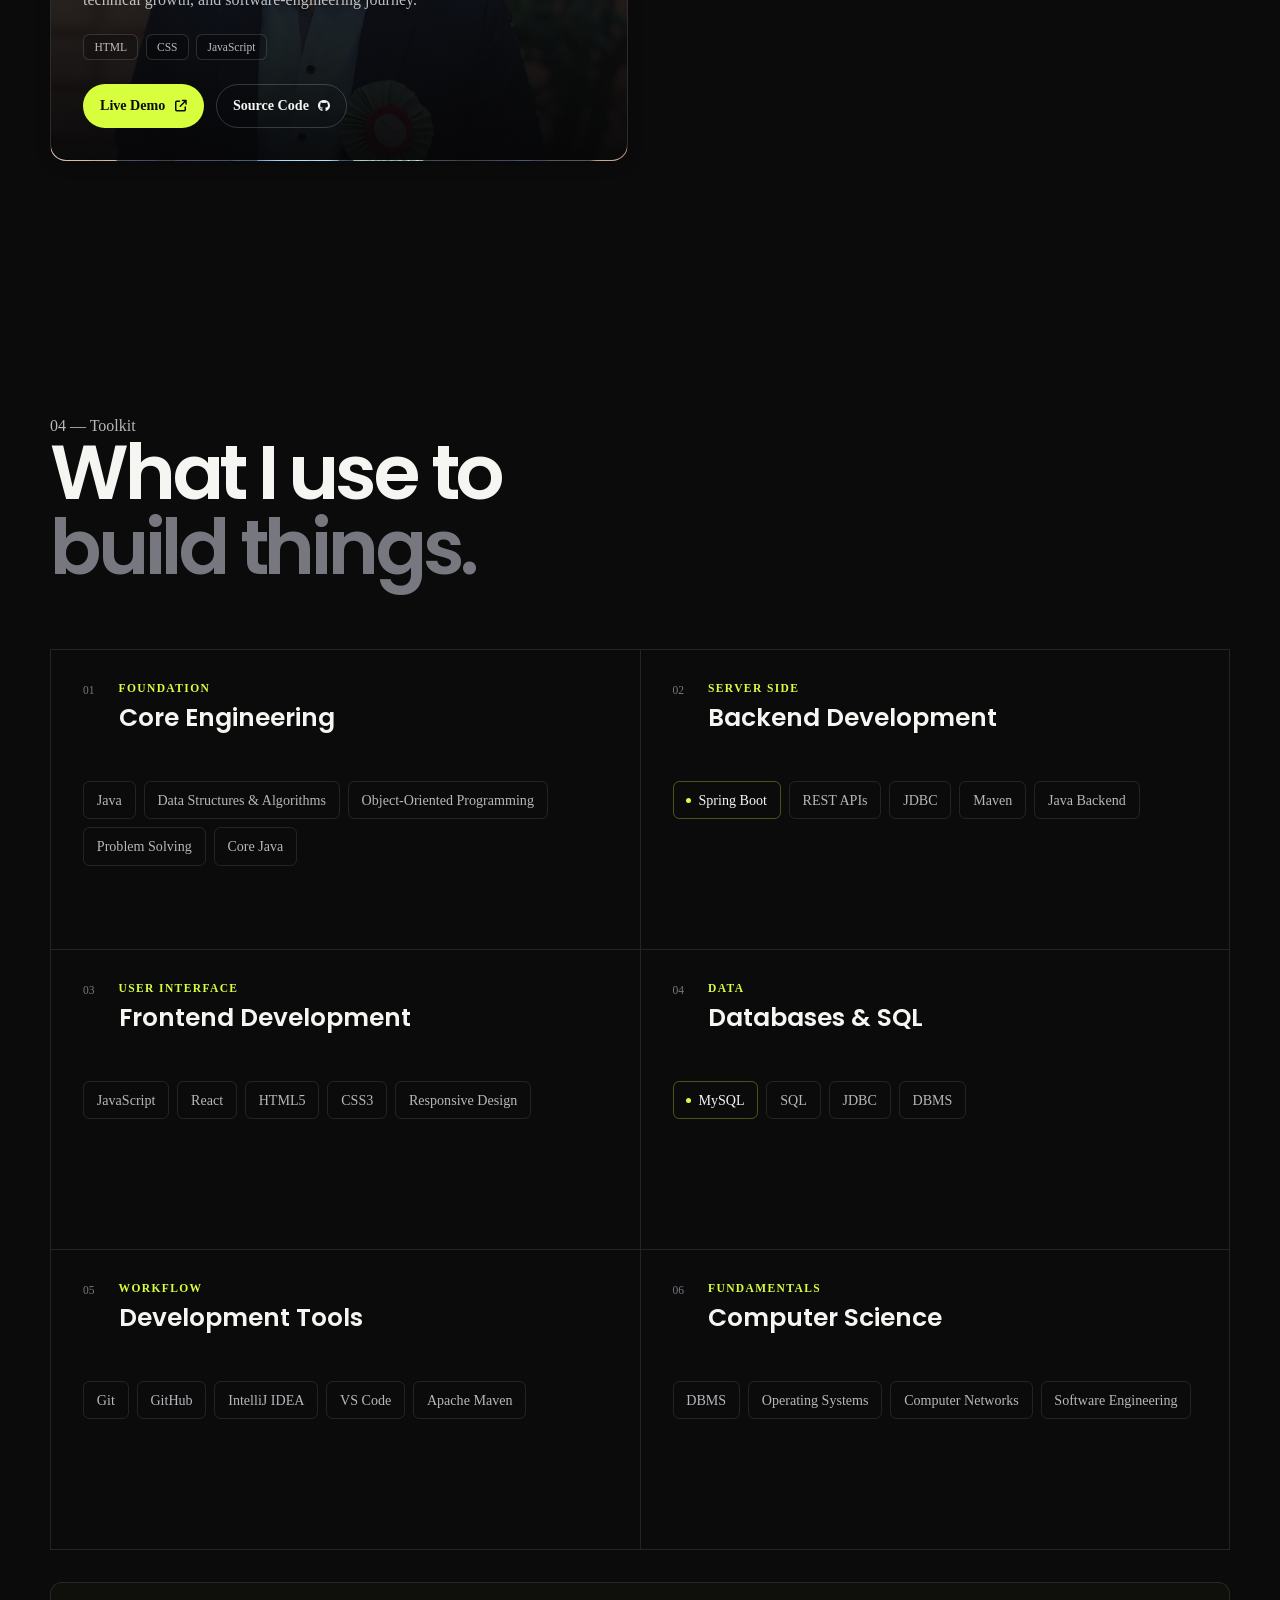
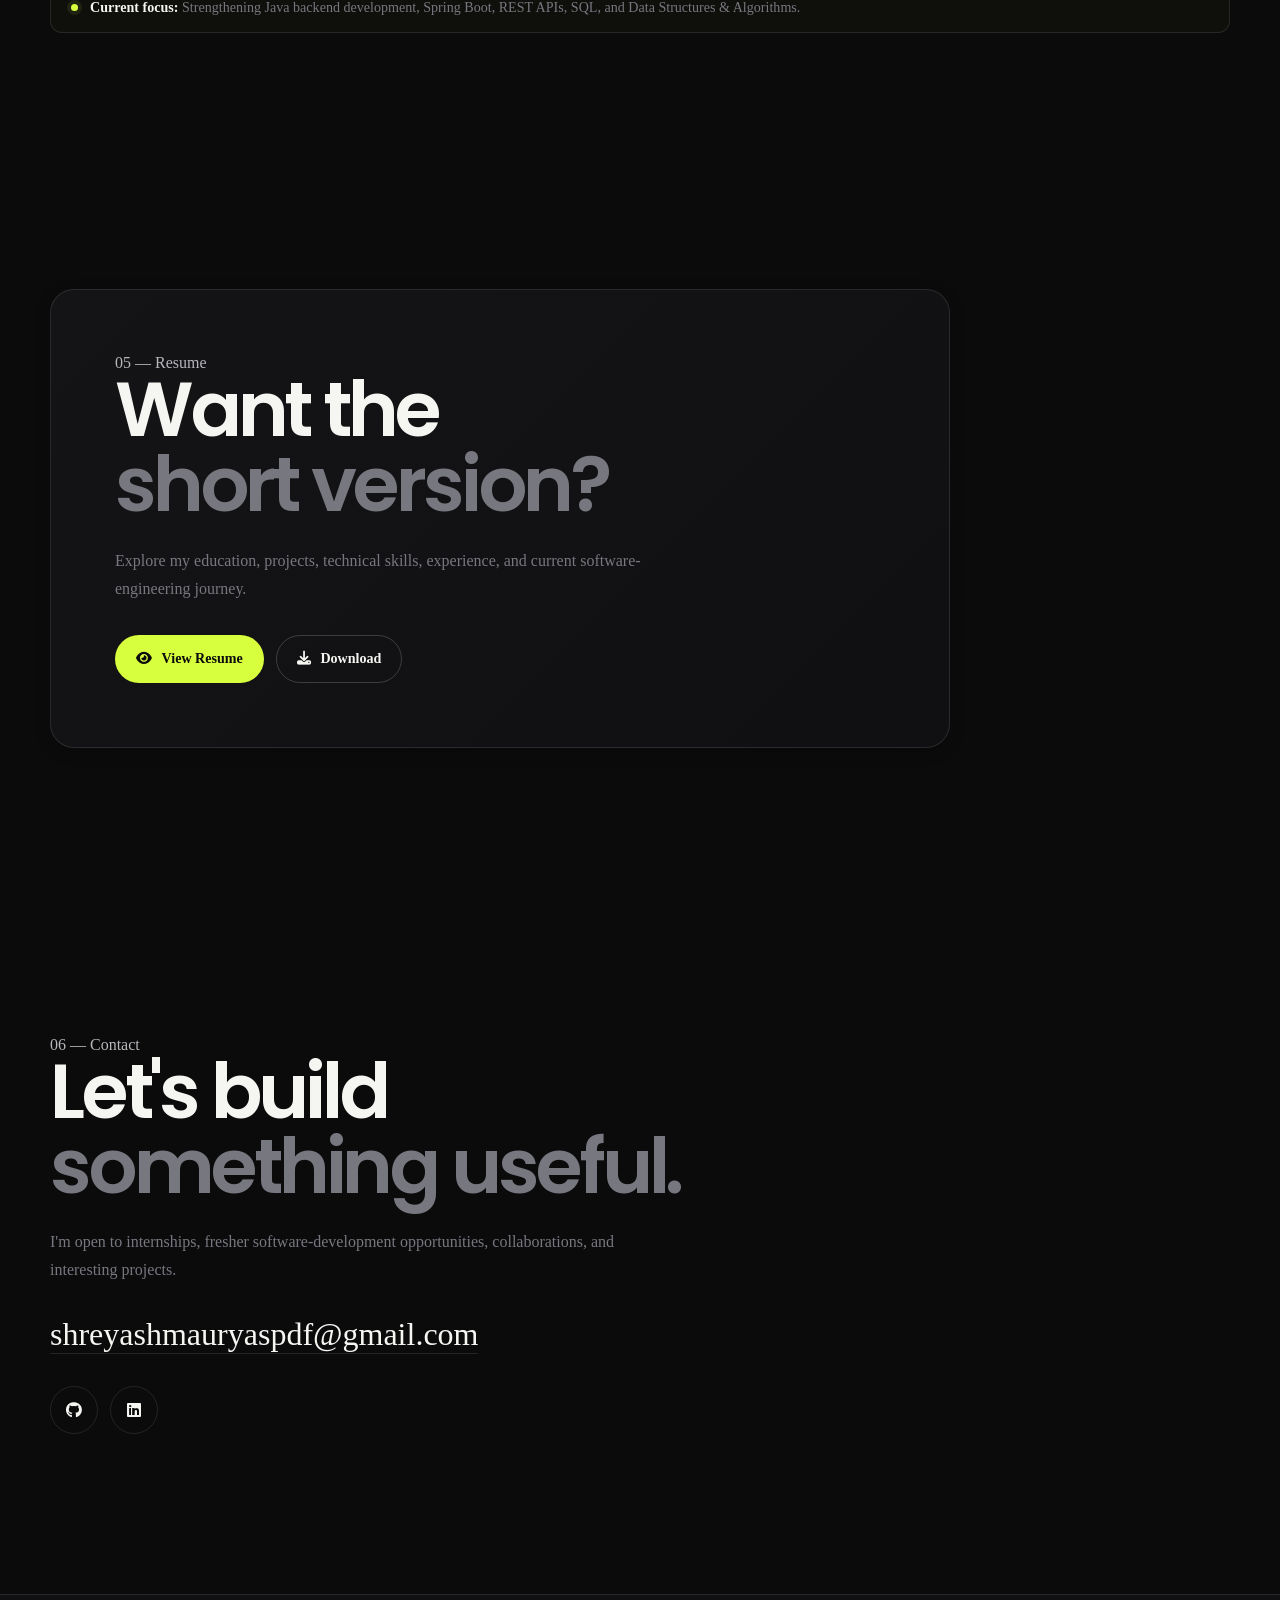
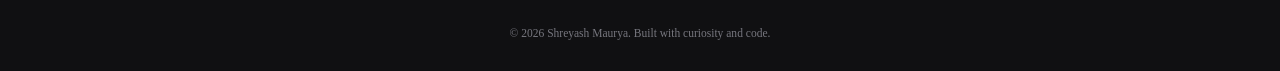
==== commit 600bb99e: "download link improved" ====
--- a/index.html
+++ b/index.html
@@ -1414,7 +1414,7 @@
                     <!-- View -->
 
                     <a
-                        href="assets/resume/shreyash_resume_updated.pdf"
+                        href="assets/resume/shreyash_resume.pdf"
                         class="btn btn-primary"
                         target="_blank"
                         rel="noopener noreferrer"
@@ -1430,7 +1430,7 @@
                     <!-- Download -->
 
                     <a
-                        href="assets/resume/shreyash_resume_updated.pdf"
+                        href="assets/resume/shreyash_resume.pdf"
                         class="btn btn-ghost"
                         download
                     >
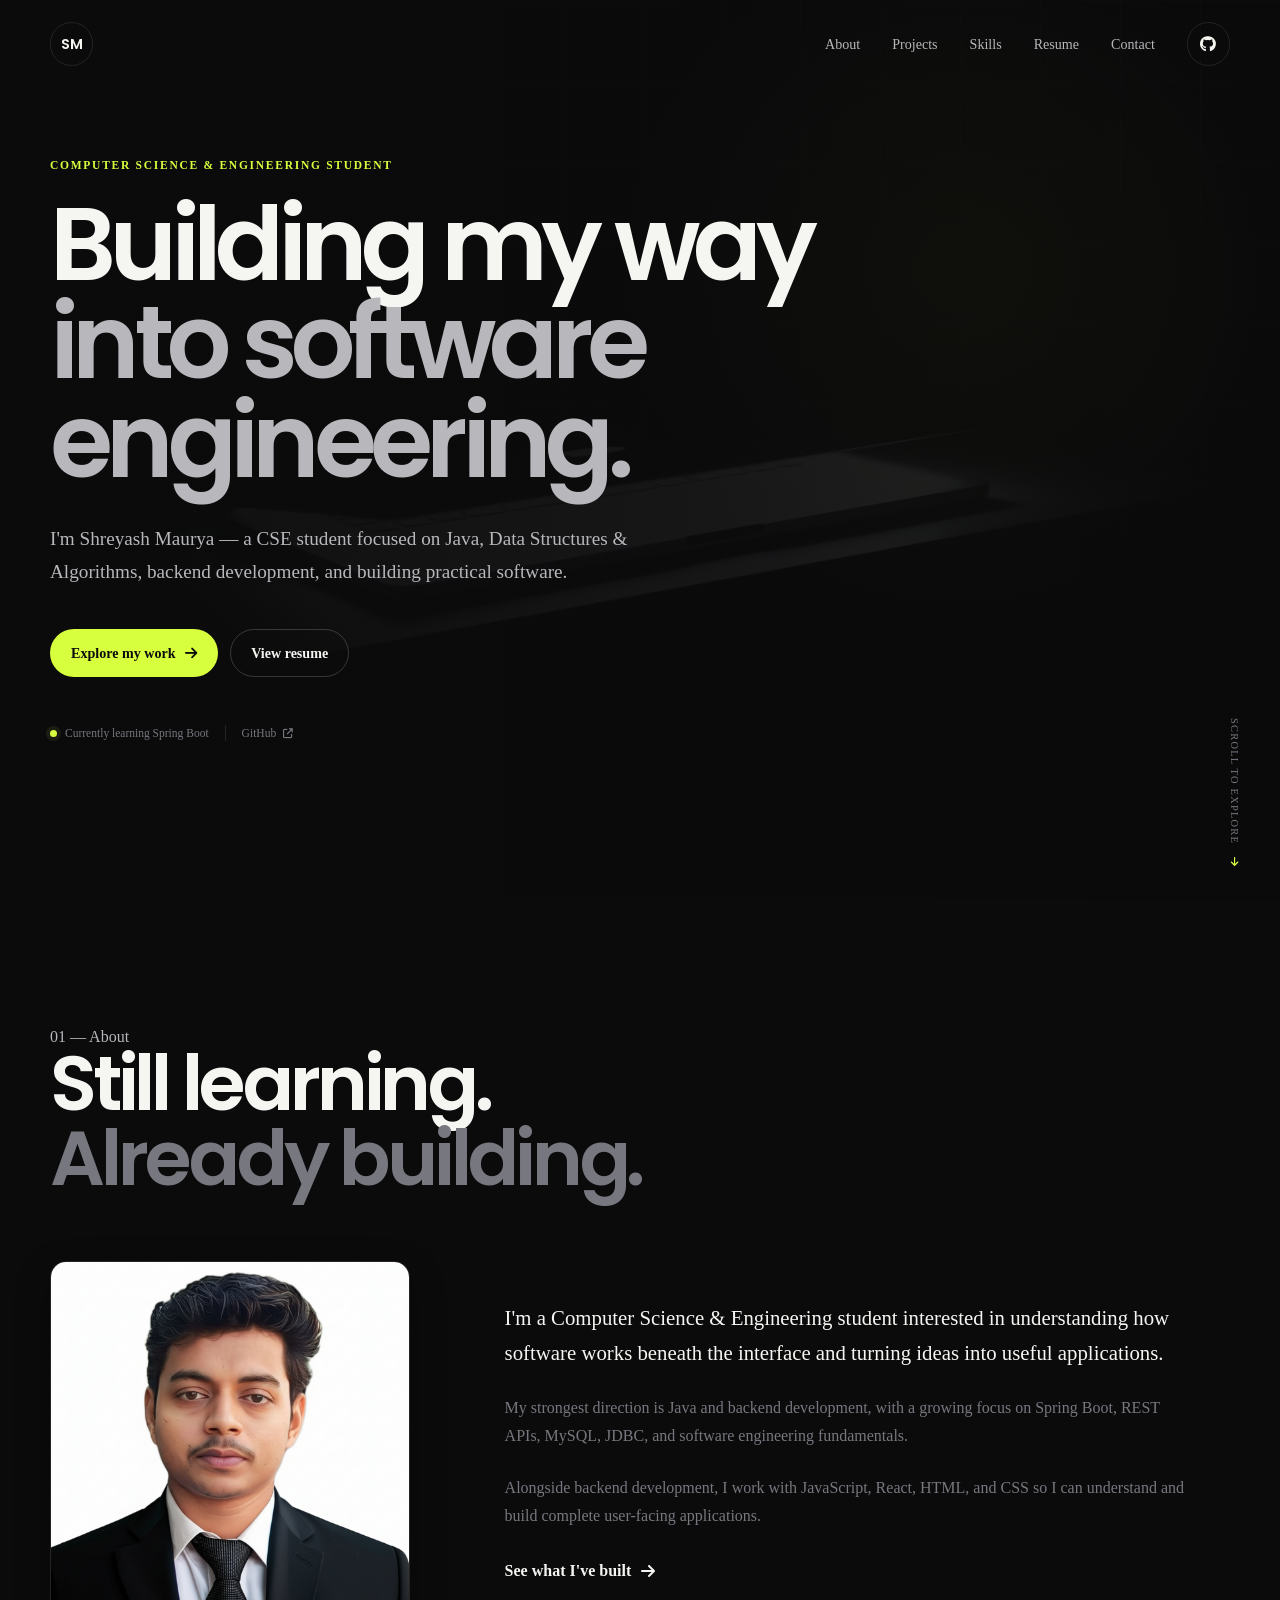
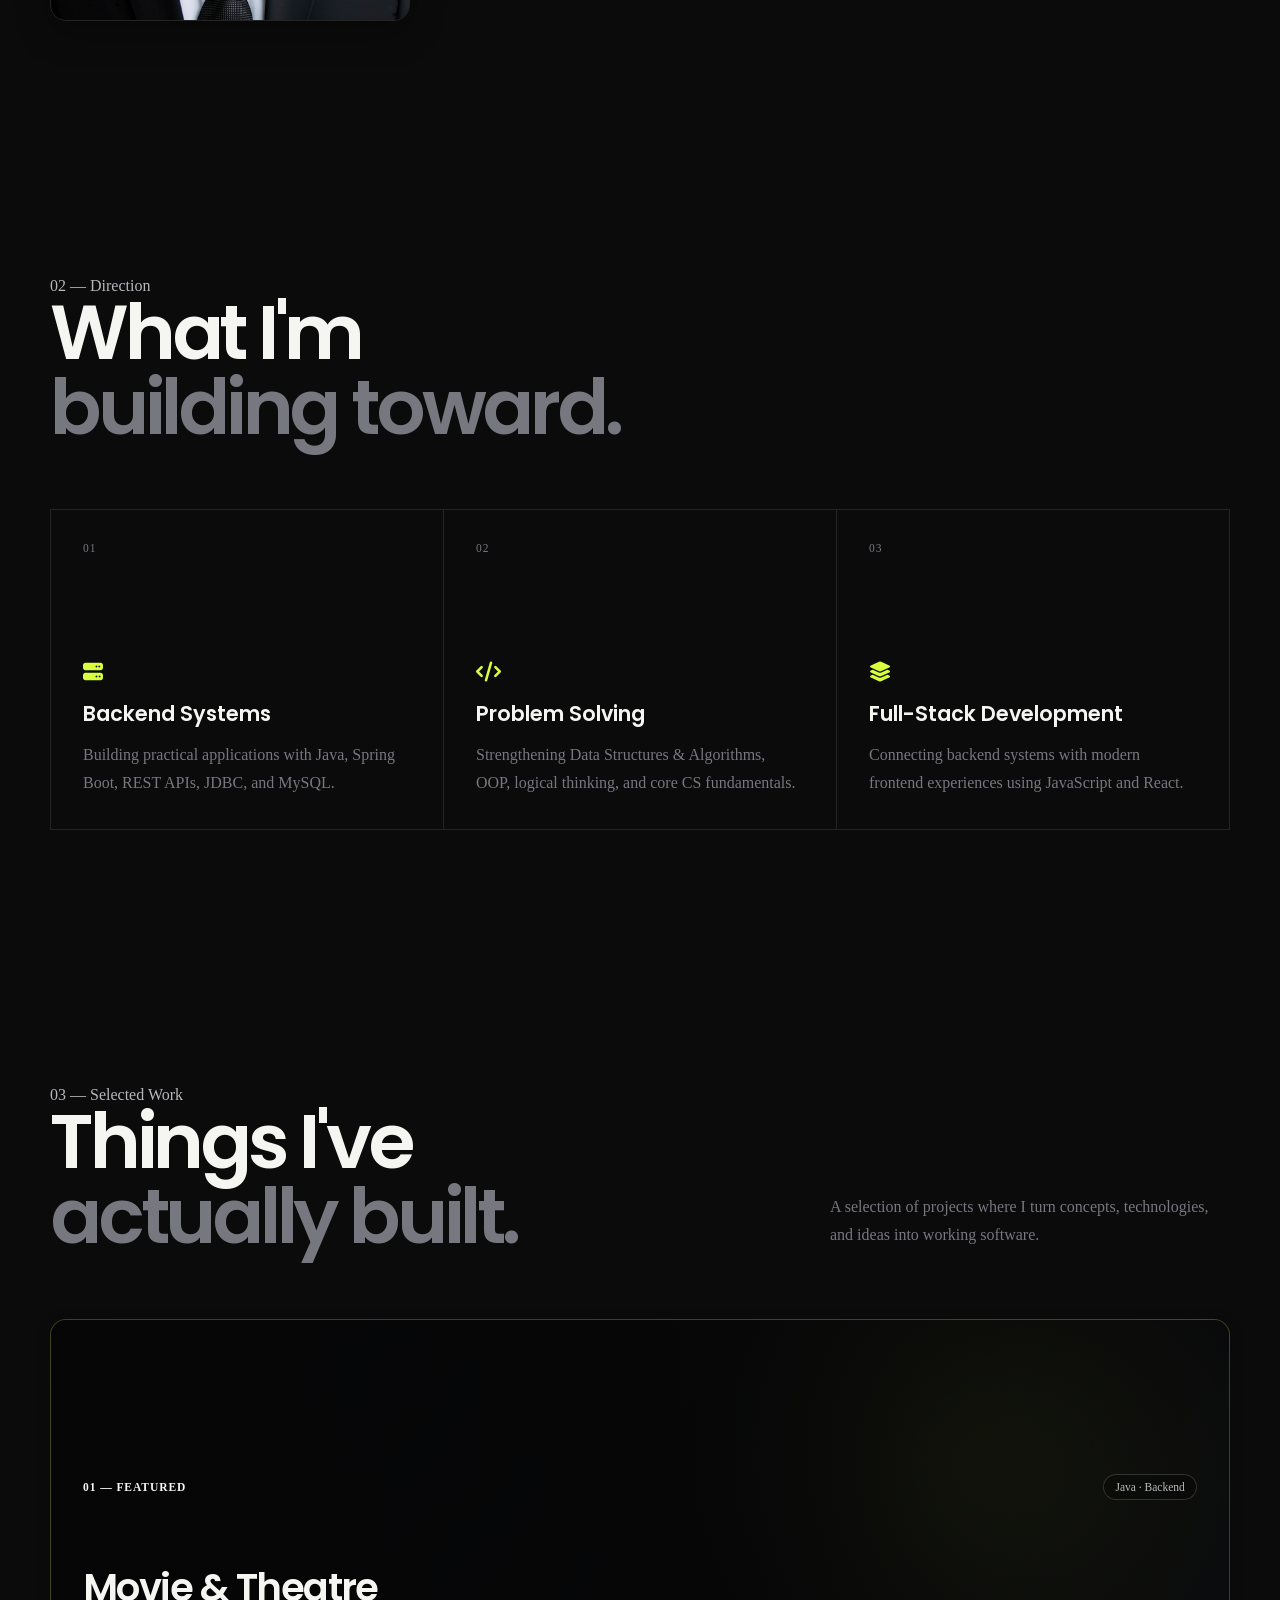
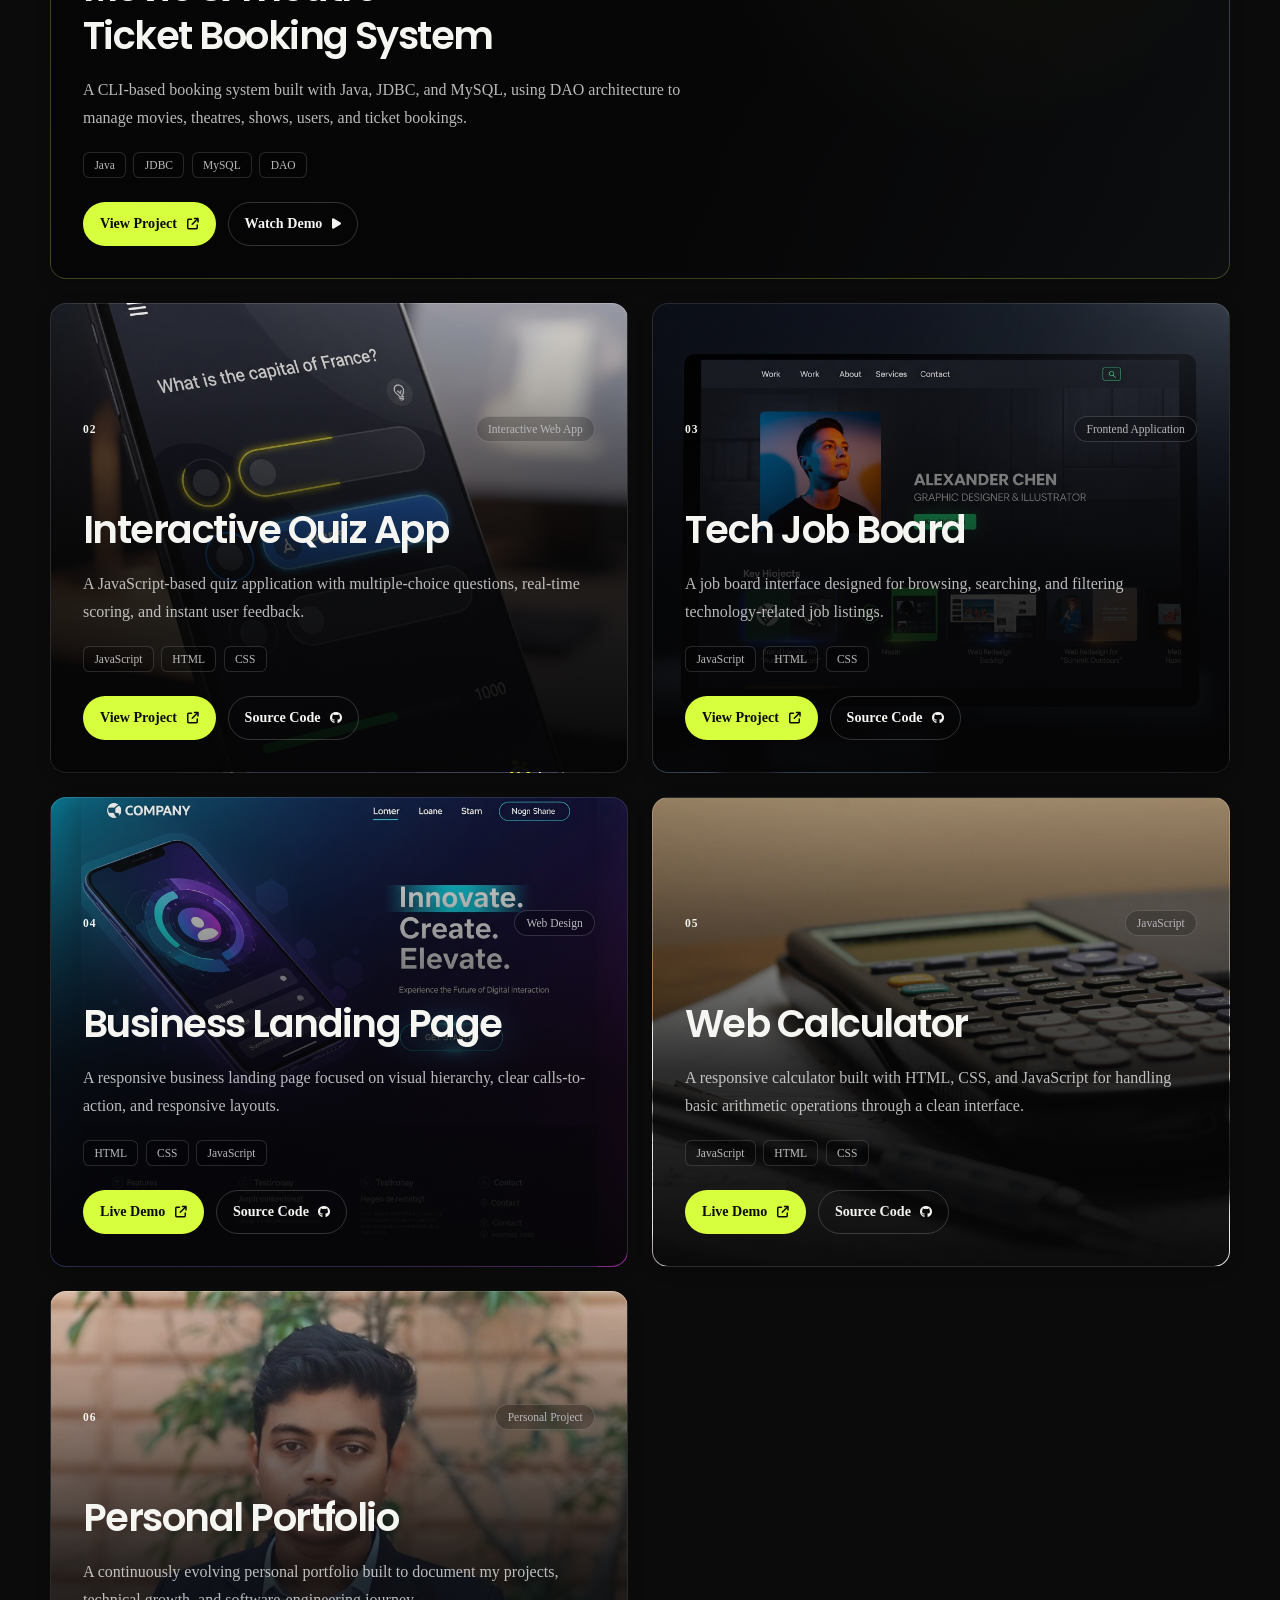
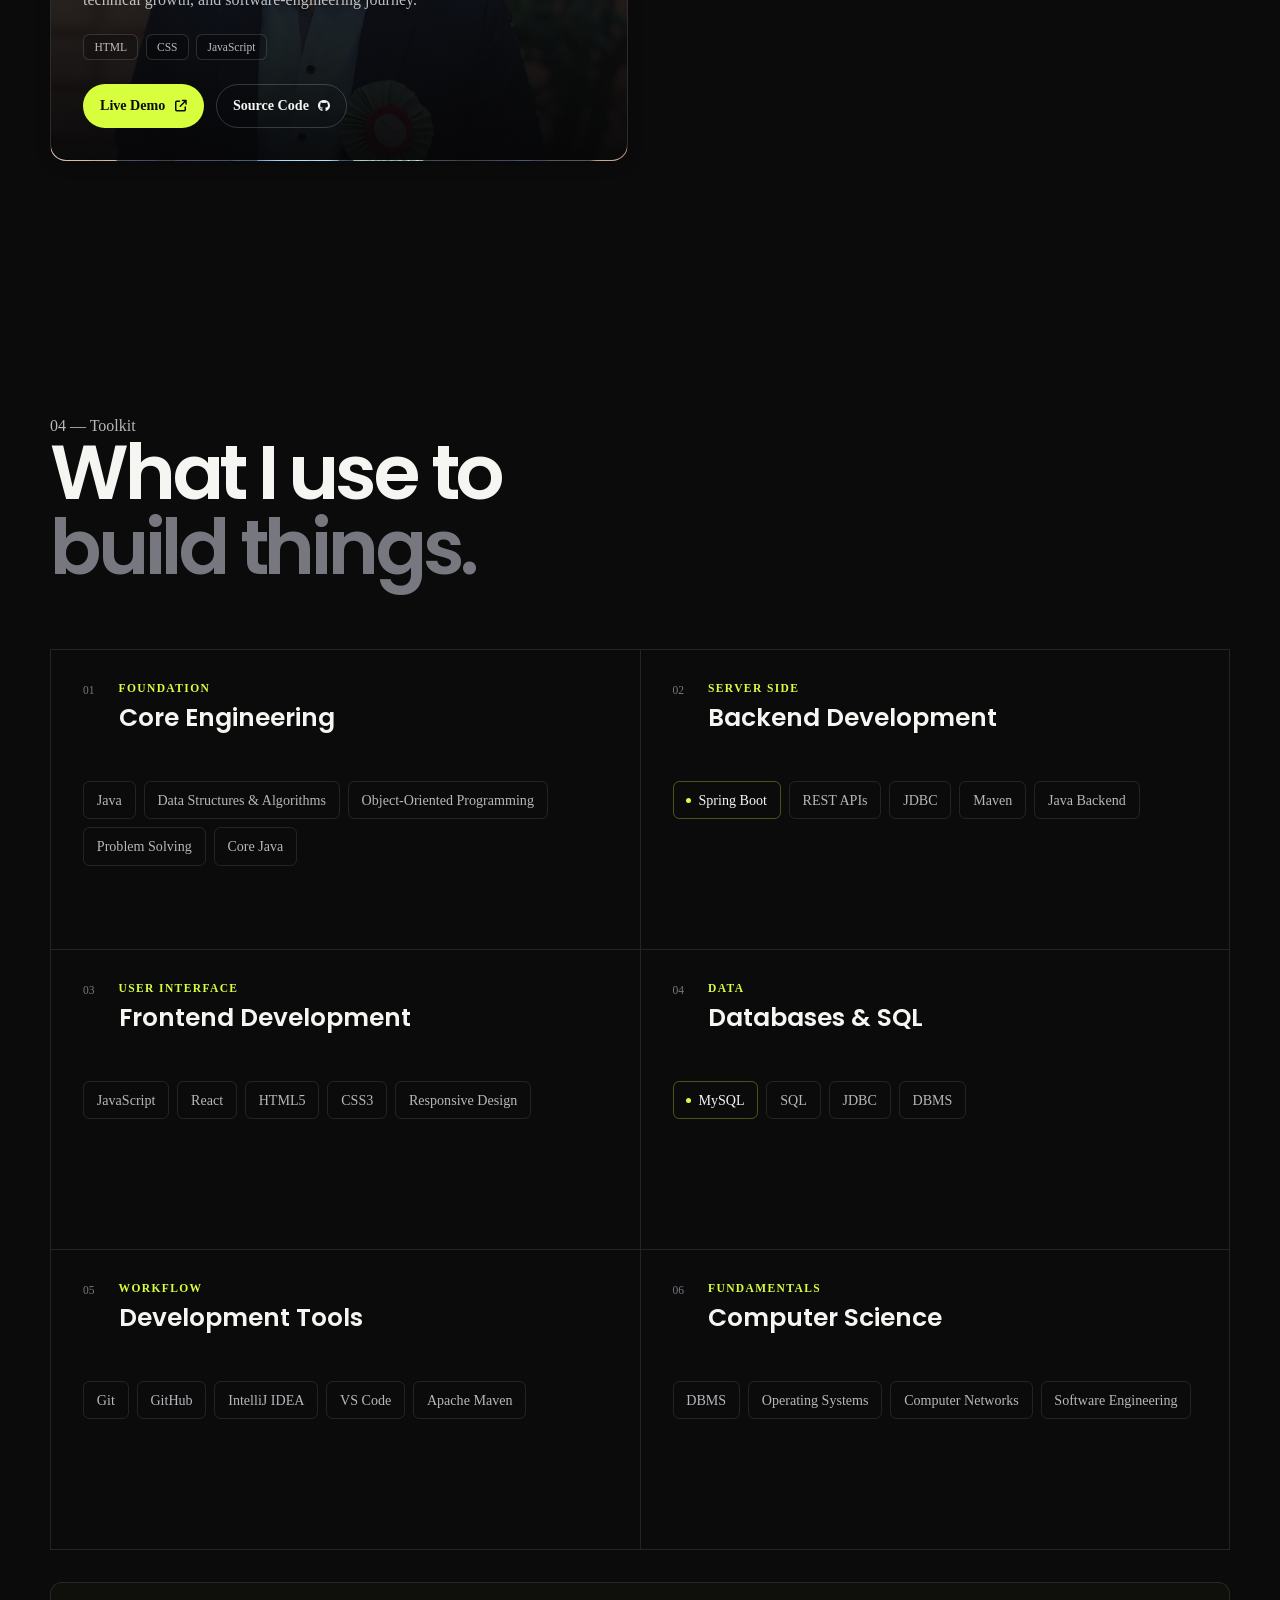
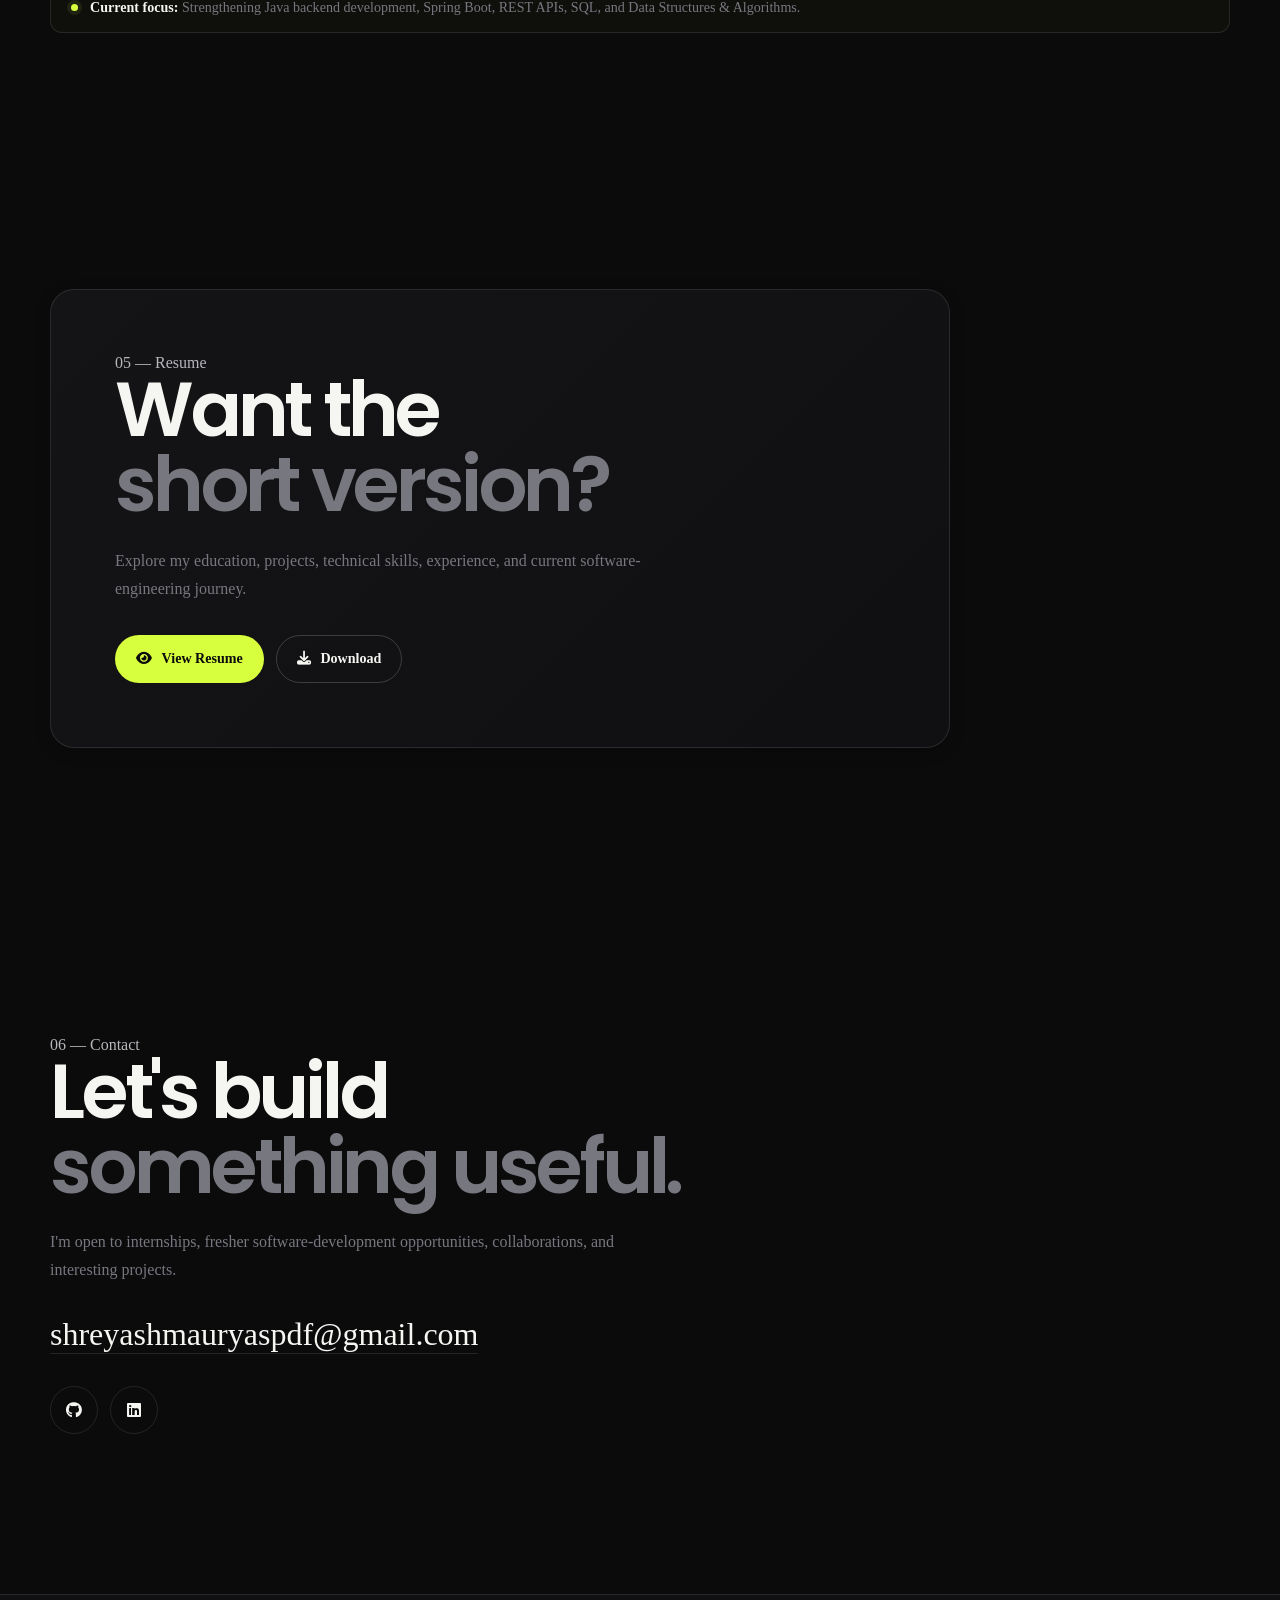
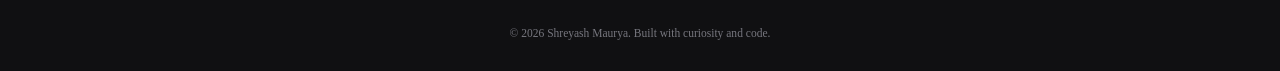
==== commit 51762fd7: "update resume link" ====
--- a/index.html
+++ b/index.html
@@ -270,7 +270,7 @@
 
 
                     <a
-                        href="assets/resume/shreyash_resume_updated.pdf"
+                        href="assets/resume/shreyash_resume_updated.html"
                         target="_blank"
                         rel="noopener noreferrer"
                         class="btn btn-ghost"
